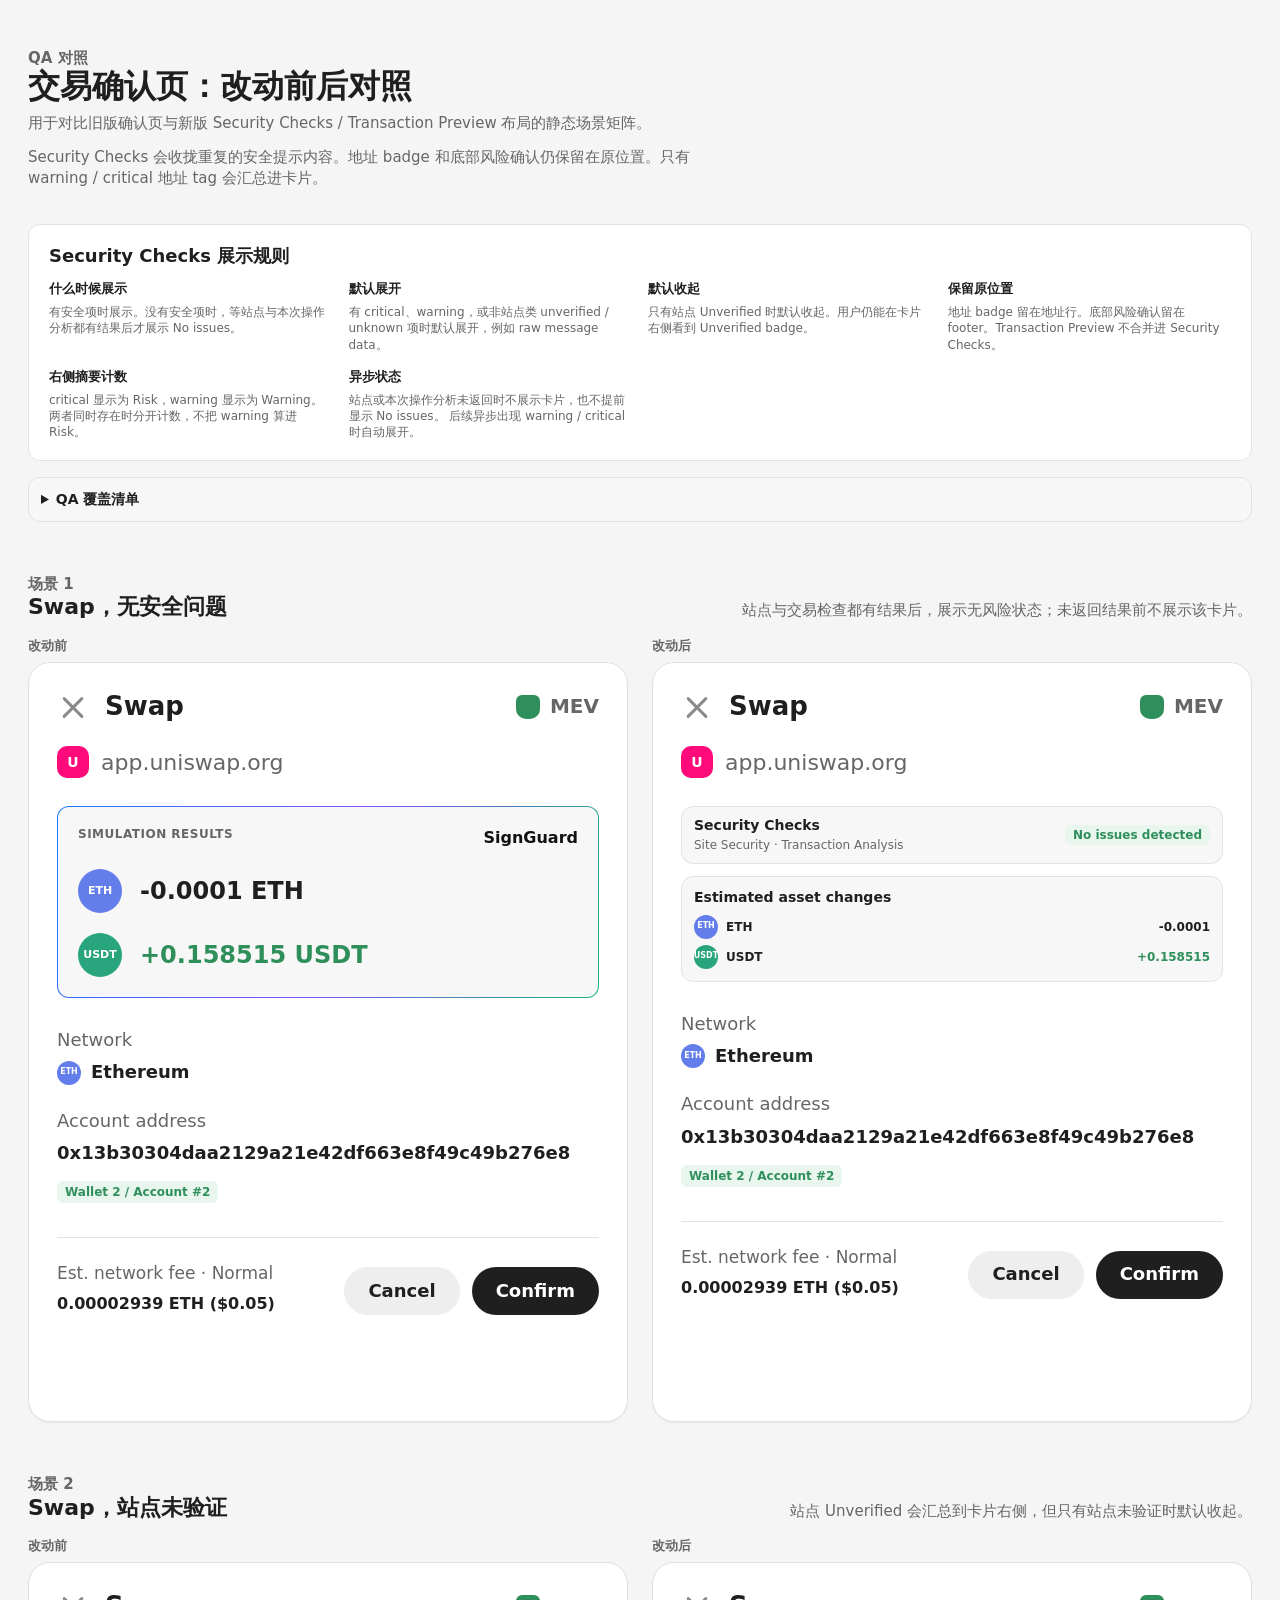
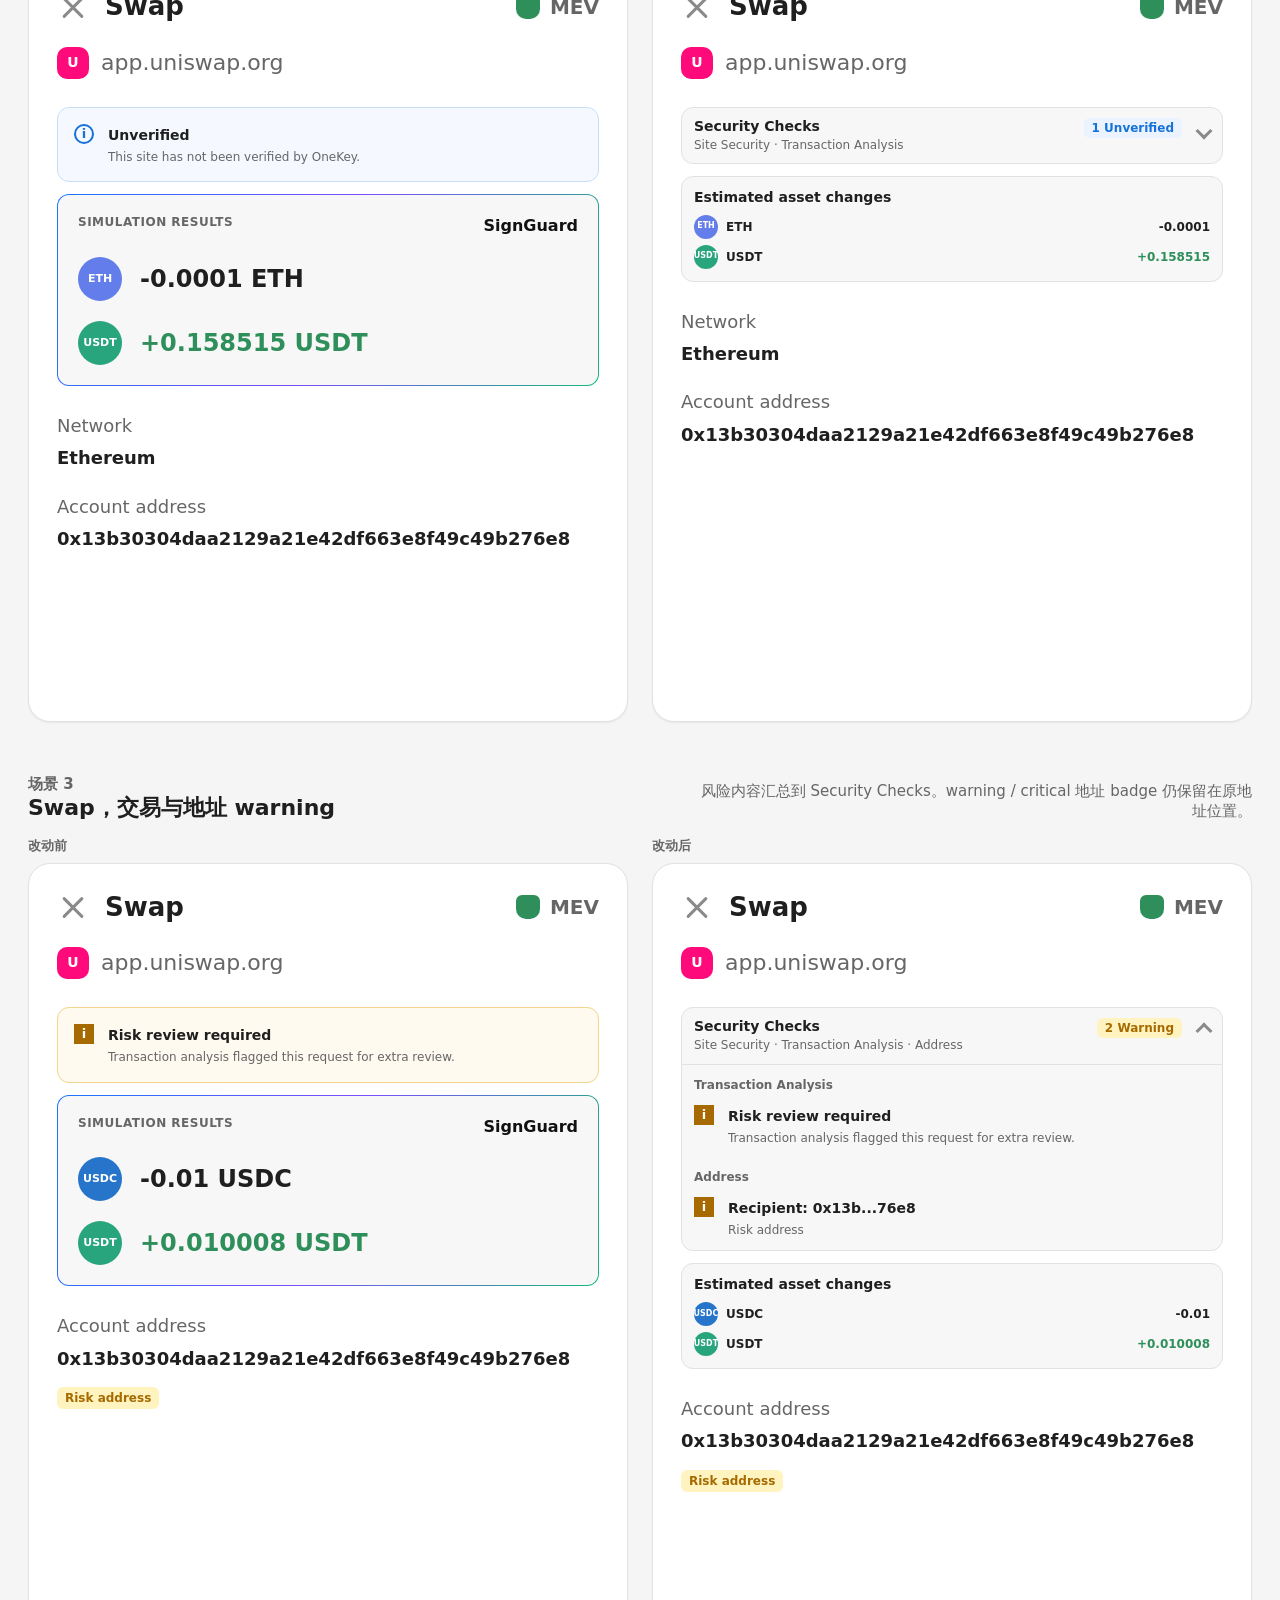
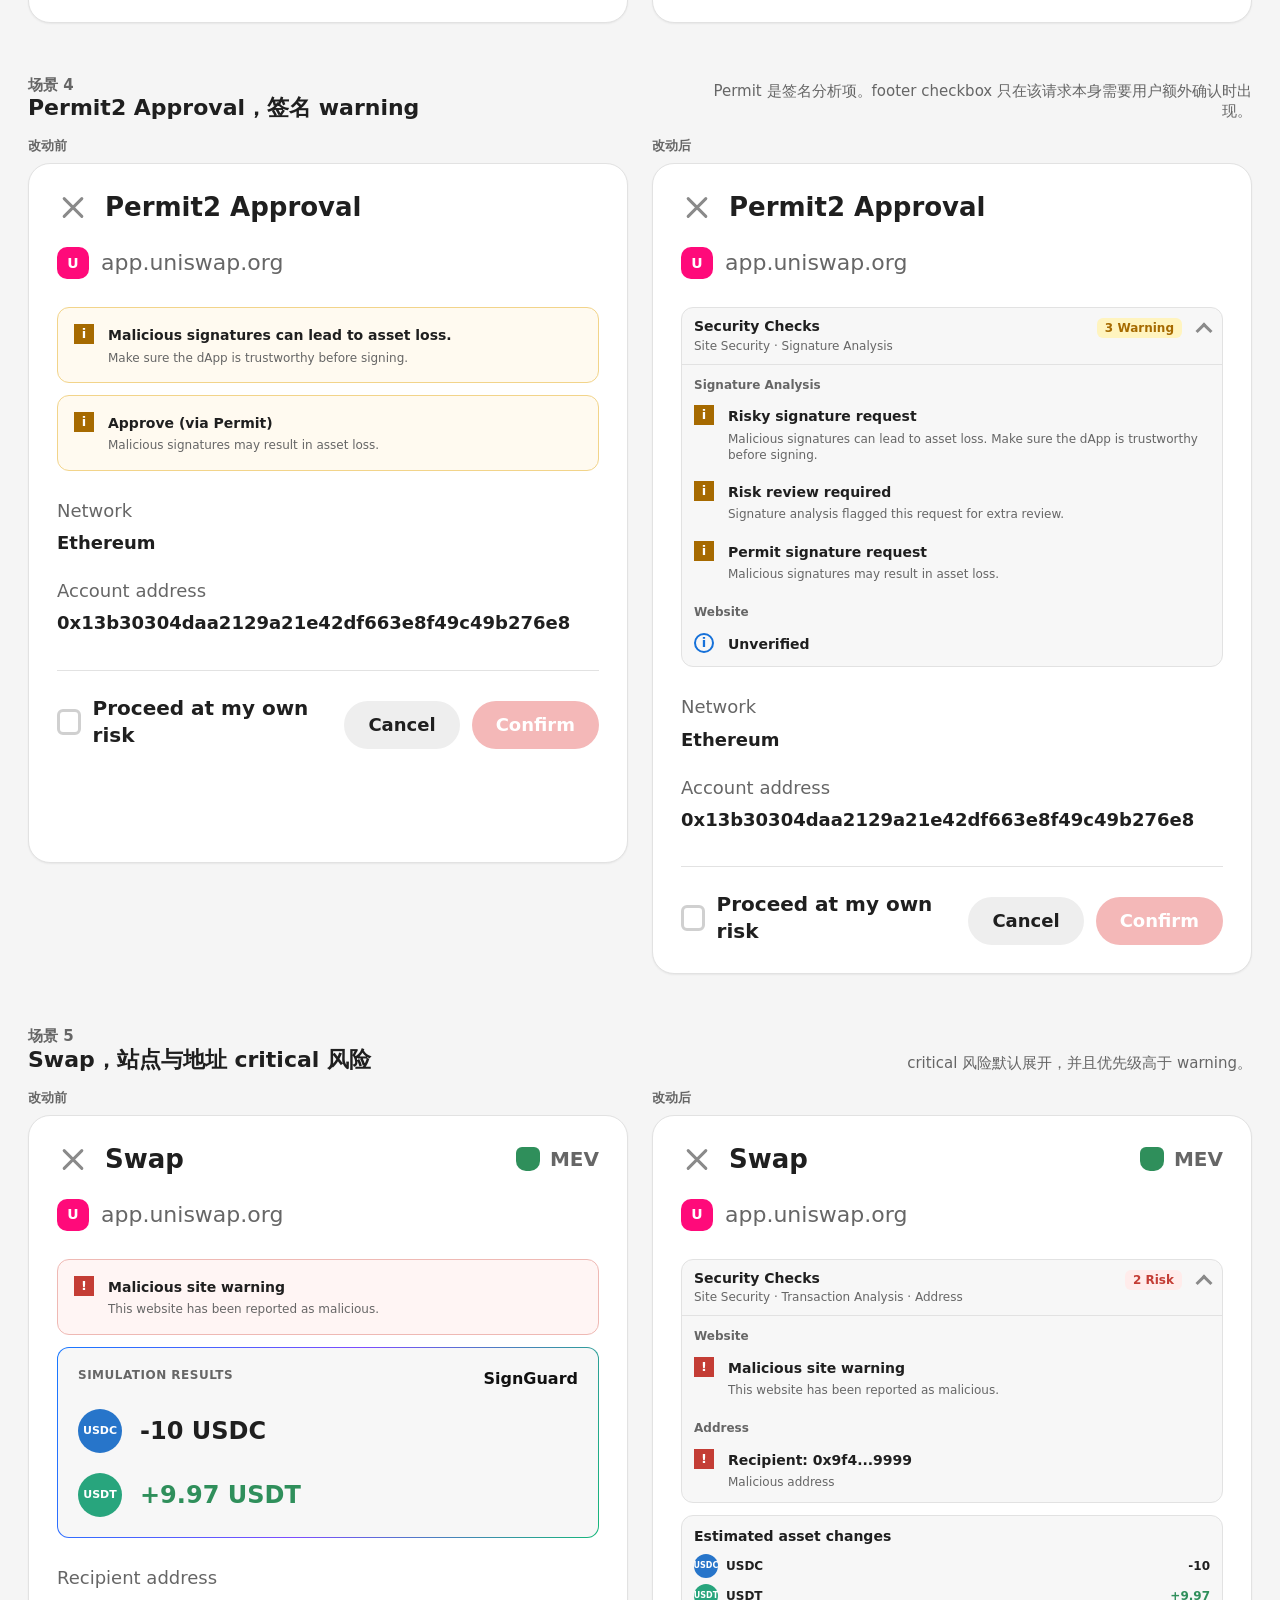
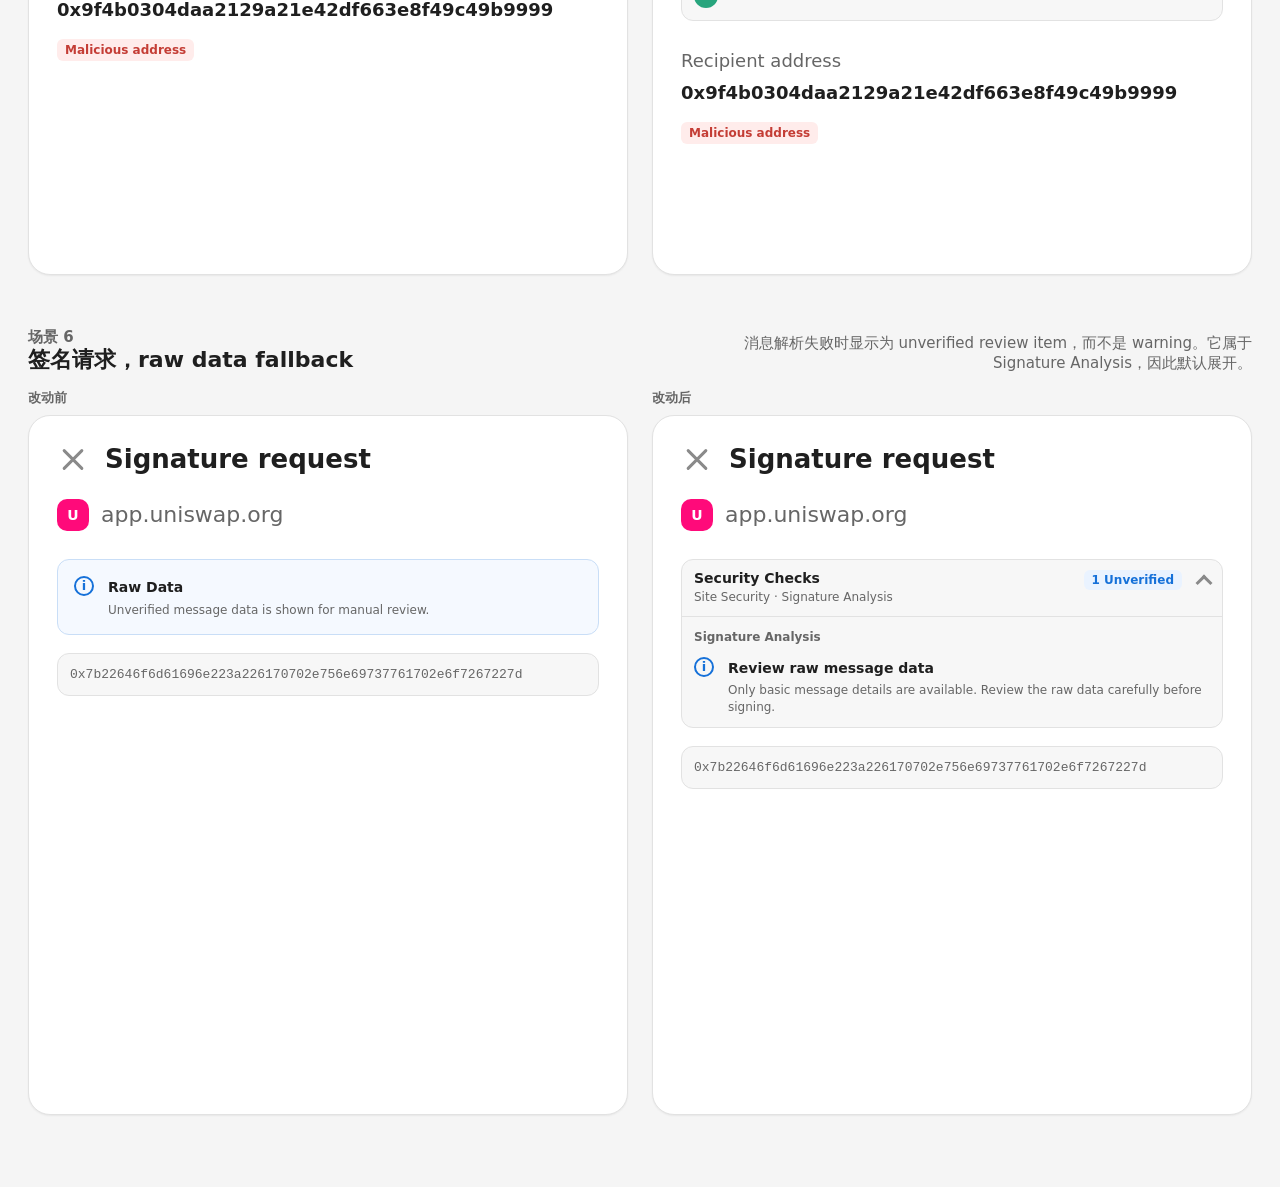
==== index.html @ 5d9fb340 "docs: add security check confirmation demo" ====
<!doctype html>
<html lang="en">
  <head>
    <meta charset="utf-8" />
    <meta name="viewport" content="width=device-width, initial-scale=1" />
    <title>交易确认页安全检查对照 Demo</title>
    <link rel="stylesheet" href="./security-check-card-confirmation-demo.css" />
  </head>
  <body>
    <main class="page">
      <header class="page-header">
        <p class="kicker">QA 对照</p>
        <h1>交易确认页：改动前后对照</h1>
        <p>
          用于对比旧版确认页与新版 Security Checks / Transaction Preview
          布局的静态场景矩阵。
        </p>
        <p class="note">
          Security Checks 会收拢重复的安全提示内容。地址 badge
          和底部风险确认仍保留在原位置。只有 warning / critical 地址 tag
          会汇总进卡片。
        </p>
      </header>

      <section class="rules">
        <h2>Security Checks 展示规则</h2>
        <div class="rule-grid">
          <div>
            <h3>什么时候展示</h3>
            <p>
              有安全项时展示。没有安全项时，等站点与本次操作分析都有结果后才展示
              No issues。
            </p>
          </div>
          <div>
            <h3>默认展开</h3>
            <p>
              有 critical、warning，或非站点类 unverified / unknown
              项时默认展开，例如 raw message data。
            </p>
          </div>
          <div>
            <h3>默认收起</h3>
            <p>
              只有站点 Unverified 时默认收起。用户仍能在卡片右侧看到 Unverified
              badge。
            </p>
          </div>
          <div>
            <h3>保留原位置</h3>
            <p>
              地址 badge 留在地址行。底部风险确认留在 footer。Transaction
              Preview 不合并进 Security Checks。
            </p>
          </div>
          <div>
            <h3>右侧摘要计数</h3>
            <p>
              critical 显示为 Risk，warning 显示为
              Warning。两者同时存在时分开计数，不把 warning 算进 Risk。
            </p>
          </div>
          <div>
            <h3>异步状态</h3>
            <p>
              站点或本次操作分析未返回时不展示卡片，也不提前显示 No issues。
              后续异步出现 warning / critical 时自动展开。
            </p>
          </div>
        </div>
      </section>

      <details class="mapping-card coverage-card">
        <summary>QA 覆盖清单</summary>
        <p>用于测试核对。日常看下面 8 个场景即可。</p>
        <div class="mapping-table">
          <div class="mapping-row mapping-head">
            <span>信息来源</span>
            <span>状态</span>
            <span>展示方式</span>
            <span>对应场景</span>
          </div>
          <div class="mapping-row">
            <span>站点安全：Security</span>
            <span class="badge success">No issue</span>
            <span>不生成 finding；无其他问题时显示 No issues</span>
            <span>场景 1</span>
          </div>
          <div class="mapping-row">
            <span>站点或操作分析未返回</span>
            <span class="badge info">Pending</span>
            <span>不展示卡片，不提前显示 No issues</span>
            <span>规则覆盖 / 场景 1 说明</span>
          </div>
          <div class="mapping-row">
            <span>站点安全：Unverified</span>
            <span class="badge info">Unverified</span>
            <span>site-only 默认收起</span>
            <span>场景 2</span>
          </div>
          <div class="mapping-row">
            <span>站点安全：Medium / High</span>
            <span class="badge warning">Warning</span>
            <span>Medium 为 warning，High 为 Risk；默认展开</span>
            <span>场景 5</span>
          </div>
          <div class="mapping-row">
            <span>交易分析：parser alert / confirmation required</span>
            <span class="badge warning">Warning</span>
            <span>进入 Transaction Analysis；默认展开</span>
            <span>场景 3</span>
          </div>
          <div class="mapping-row">
            <span>交易分析：custom hex data</span>
            <span class="badge warning">Warning</span>
            <span>进入 Transaction Analysis；提交前原弹窗保留</span>
            <span>同场景 3 规则</span>
          </div>
          <div class="mapping-row">
            <span>签名分析：parser alert / confirmation required</span>
            <span class="badge warning">Warning</span>
            <span>进入 Signature Analysis；footer checkbox 仍由原逻辑控制</span>
            <span>场景 4</span>
          </div>
          <div class="mapping-row">
            <span>签名分析：raw data fallback</span>
            <span class="badge info">Unverified</span>
            <span>非 site unknown，默认展开</span>
            <span>场景 6</span>
          </div>
          <div class="mapping-row">
            <span
              >签名分析：typed data / order / permit / risky raw signing</span
            >
            <span class="badge critical">Mixed</span>
            <span>按签名类型映射；真实单笔只命中一种</span>
            <span>规则覆盖</span>
          </div>
          <div class="mapping-row">
            <span>地址 tag：warning / critical</span>
            <span class="badge warning">Warning</span>
            <span>卡片摘要 + 地址行 badge 保留；多地址按 Risk 优先</span>
            <span>场景 3 / 5</span>
          </div>
          <div class="mapping-row">
            <span>地址 tag：info / success</span>
            <span class="badge info">Info</span>
            <span>只留在地址行，不进入 Security Checks</span>
            <span>规则覆盖</span>
          </div>
          <div class="mapping-row">
            <span>交易模拟资产变化</span>
            <span class="badge info">Preview</span>
            <span>独立 Transaction Preview；主页面展示全部资产变化</span>
            <span>场景 1</span>
          </div>
        </div>
      </details>

      <section class="scenario">
        <div class="scenario-head">
          <div>
            <p class="kicker">场景 1</p>
            <h2>Swap，无安全问题</h2>
          </div>
          <p>
            站点与交易检查都有结果后，展示无风险状态；未返回结果前不展示该卡片。
          </p>
        </div>

        <div class="compare-grid">
          <article class="compare-panel">
            <div class="compare-label">改动前</div>
            <div class="confirm-modal">
              <div class="modal-head">
                <button class="close-button" aria-label="Close"></button>
                <h3>Swap</h3>
                <div class="mev-badge"><span class="shield"></span>MEV</div>
              </div>
              <div class="origin-row">
                <span class="dapp-icon">U</span>
                <span>app.uniswap.org</span>
              </div>

              <div class="simulation-card old-simulation">
                <div class="card-head">
                  <h4>Simulation results</h4>
                  <span class="signguard">SignGuard</span>
                </div>
                <div class="asset-row">
                  <span class="coin eth">ETH</span>
                  <strong>-0.0001 ETH</strong>
                </div>
                <div class="asset-row success">
                  <span class="coin usdt">USDT</span>
                  <strong>+0.158515 USDT</strong>
                </div>
              </div>

              <div class="details">
                <div class="field">
                  <span class="label">Network</span>
                  <div class="value-row">
                    <span class="coin eth small">ETH</span>
                    <strong>Ethereum</strong>
                  </div>
                </div>
                <div class="field">
                  <span class="label">Account address</span>
                  <strong>0x13b30304daa2129a21e42df663e8f49c49b276e8</strong>
                  <span class="pill success">Wallet 2 / Account #2</span>
                </div>
              </div>

              <div class="footer">
                <div>
                  <span class="label">Est. network fee · Normal</span>
                  <strong>0.00002939 ETH ($0.05)</strong>
                </div>
                <div class="actions">
                  <button class="ghost">Cancel</button>
                  <button class="primary">Confirm</button>
                </div>
              </div>
            </div>
          </article>

          <article class="compare-panel">
            <div class="compare-label">改动后</div>
            <div class="confirm-modal">
              <div class="modal-head">
                <button class="close-button" aria-label="Close"></button>
                <h3>Swap</h3>
                <div class="mev-badge"><span class="shield"></span>MEV</div>
              </div>
              <div class="origin-row">
                <span class="dapp-icon">U</span>
                <span>app.uniswap.org</span>
              </div>

              <section class="security-card no-issue">
                <div class="security-head no-chevron">
                  <div>
                    <h4>Security Checks</h4>
                    <p>Site Security · Transaction Analysis</p>
                  </div>
                  <span class="badge success">No issues detected</span>
                </div>
              </section>

              <section class="preview-card">
                <h4>Estimated asset changes</h4>
                <div class="preview-assets">
                  <div class="preview-row">
                    <span class="asset-name"
                      ><span class="coin eth">ETH</span>ETH</span
                    >
                    <strong>-0.0001</strong>
                  </div>
                  <div class="preview-row">
                    <span class="asset-name"
                      ><span class="coin usdt">USDT</span>USDT</span
                    >
                    <strong class="positive">+0.158515</strong>
                  </div>
                </div>
              </section>

              <div class="details">
                <div class="field">
                  <span class="label">Network</span>
                  <div class="value-row">
                    <span class="coin eth small">ETH</span>
                    <strong>Ethereum</strong>
                  </div>
                </div>
                <div class="field">
                  <span class="label">Account address</span>
                  <strong>0x13b30304daa2129a21e42df663e8f49c49b276e8</strong>
                  <span class="pill success">Wallet 2 / Account #2</span>
                </div>
              </div>

              <div class="footer">
                <div>
                  <span class="label">Est. network fee · Normal</span>
                  <strong>0.00002939 ETH ($0.05)</strong>
                </div>
                <div class="actions">
                  <button class="ghost">Cancel</button>
                  <button class="primary">Confirm</button>
                </div>
              </div>
            </div>
          </article>
        </div>
      </section>

      <section class="scenario">
        <div class="scenario-head">
          <div>
            <p class="kicker">场景 2</p>
            <h2>Swap，站点未验证</h2>
          </div>
          <p>站点 Unverified 会汇总到卡片右侧，但只有站点未验证时默认收起。</p>
        </div>

        <div class="compare-grid">
          <article class="compare-panel">
            <div class="compare-label">改动前</div>
            <div class="confirm-modal">
              <div class="modal-head">
                <button class="close-button" aria-label="Close"></button>
                <h3>Swap</h3>
                <div class="mev-badge"><span class="shield"></span>MEV</div>
              </div>
              <div class="origin-row">
                <span class="dapp-icon">U</span>
                <span>app.uniswap.org</span>
              </div>

              <div class="inline-alert info">
                <span class="status-icon">i</span>
                <div>
                  <strong>Unverified</strong>
                  <p>This site has not been verified by OneKey.</p>
                </div>
              </div>

              <div class="simulation-card old-simulation">
                <div class="card-head">
                  <h4>Simulation results</h4>
                  <span class="signguard">SignGuard</span>
                </div>
                <div class="asset-row">
                  <span class="coin eth">ETH</span>
                  <strong>-0.0001 ETH</strong>
                </div>
                <div class="asset-row success">
                  <span class="coin usdt">USDT</span>
                  <strong>+0.158515 USDT</strong>
                </div>
              </div>

              <div class="details compact-details">
                <div class="field">
                  <span class="label">Network</span>
                  <strong>Ethereum</strong>
                </div>
                <div class="field">
                  <span class="label">Account address</span>
                  <strong>0x13b30304daa2129a21e42df663e8f49c49b276e8</strong>
                </div>
              </div>
            </div>
          </article>

          <article class="compare-panel">
            <div class="compare-label">改动后</div>
            <div class="confirm-modal">
              <div class="modal-head">
                <button class="close-button" aria-label="Close"></button>
                <h3>Swap</h3>
                <div class="mev-badge"><span class="shield"></span>MEV</div>
              </div>
              <div class="origin-row">
                <span class="dapp-icon">U</span>
                <span>app.uniswap.org</span>
              </div>

              <section class="security-card collapsed">
                <div class="security-head">
                  <div>
                    <h4>Security Checks</h4>
                    <p>Site Security · Transaction Analysis</p>
                  </div>
                  <span class="badge info">1 Unverified</span>
                  <span class="chevron down"></span>
                </div>
              </section>

              <section class="preview-card">
                <h4>Estimated asset changes</h4>
                <div class="preview-assets">
                  <div class="preview-row">
                    <span class="asset-name"
                      ><span class="coin eth">ETH</span>ETH</span
                    >
                    <strong>-0.0001</strong>
                  </div>
                  <div class="preview-row">
                    <span class="asset-name"
                      ><span class="coin usdt">USDT</span>USDT</span
                    >
                    <strong class="positive">+0.158515</strong>
                  </div>
                </div>
              </section>

              <div class="details compact-details">
                <div class="field">
                  <span class="label">Network</span>
                  <strong>Ethereum</strong>
                </div>
                <div class="field">
                  <span class="label">Account address</span>
                  <strong>0x13b30304daa2129a21e42df663e8f49c49b276e8</strong>
                </div>
              </div>
            </div>
          </article>
        </div>
      </section>

      <section class="scenario">
        <div class="scenario-head">
          <div>
            <p class="kicker">场景 3</p>
            <h2>Swap，交易与地址 warning</h2>
          </div>
          <p>
            风险内容汇总到 Security Checks。warning / critical 地址 badge
            仍保留在原地址位置。
          </p>
        </div>

        <div class="compare-grid">
          <article class="compare-panel">
            <div class="compare-label">改动前</div>
            <div class="confirm-modal">
              <div class="modal-head">
                <button class="close-button" aria-label="Close"></button>
                <h3>Swap</h3>
                <div class="mev-badge"><span class="shield"></span>MEV</div>
              </div>
              <div class="origin-row">
                <span class="dapp-icon">U</span>
                <span>app.uniswap.org</span>
              </div>

              <div class="inline-alert warning">
                <span class="status-icon">i</span>
                <div>
                  <strong>Risk review required</strong>
                  <p>
                    Transaction analysis flagged this request for extra review.
                  </p>
                </div>
              </div>

              <div class="simulation-card old-simulation">
                <div class="card-head">
                  <h4>Simulation results</h4>
                  <span class="signguard">SignGuard</span>
                </div>
                <div class="asset-row">
                  <span class="coin usdc">USDC</span>
                  <strong>-0.01 USDC</strong>
                </div>
                <div class="asset-row success">
                  <span class="coin usdt">USDT</span>
                  <strong>+0.010008 USDT</strong>
                </div>
              </div>

              <div class="details compact-details">
                <div class="field">
                  <span class="label">Account address</span>
                  <strong>0x13b30304daa2129a21e42df663e8f49c49b276e8</strong>
                  <span class="pill warning">Risk address</span>
                </div>
              </div>
            </div>
          </article>

          <article class="compare-panel">
            <div class="compare-label">改动后</div>
            <div class="confirm-modal">
              <div class="modal-head">
                <button class="close-button" aria-label="Close"></button>
                <h3>Swap</h3>
                <div class="mev-badge"><span class="shield"></span>MEV</div>
              </div>
              <div class="origin-row">
                <span class="dapp-icon">U</span>
                <span>app.uniswap.org</span>
              </div>

              <section class="security-card expanded">
                <div class="security-head">
                  <div>
                    <h4>Security Checks</h4>
                    <p>Site Security · Transaction Analysis · Address</p>
                  </div>
                  <span class="badge warning">2 Warning</span>
                  <span class="chevron up"></span>
                </div>
                <div class="security-body">
                  <div class="check-group">
                    <h5>Transaction Analysis</h5>
                    <div class="finding warning">
                      <span class="status-icon">i</span>
                      <div>
                        <strong>Risk review required</strong>
                        <p>
                          Transaction analysis flagged this request for extra
                          review.
                        </p>
                      </div>
                    </div>
                  </div>
                  <div class="check-group">
                    <h5>Address</h5>
                    <div class="finding warning">
                      <span class="status-icon">i</span>
                      <div>
                        <strong>Recipient: 0x13b...76e8</strong>
                        <p>Risk address</p>
                      </div>
                    </div>
                  </div>
                </div>
              </section>

              <section class="preview-card">
                <h4>Estimated asset changes</h4>
                <div class="preview-assets">
                  <div class="preview-row">
                    <span class="asset-name"
                      ><span class="coin usdc">USDC</span>USDC</span
                    >
                    <strong>-0.01</strong>
                  </div>
                  <div class="preview-row">
                    <span class="asset-name"
                      ><span class="coin usdt">USDT</span>USDT</span
                    >
                    <strong class="positive">+0.010008</strong>
                  </div>
                </div>
              </section>

              <div class="details compact-details">
                <div class="field">
                  <span class="label">Account address</span>
                  <strong>0x13b30304daa2129a21e42df663e8f49c49b276e8</strong>
                  <span class="pill warning">Risk address</span>
                </div>
              </div>
            </div>
          </article>
        </div>
      </section>

      <section class="scenario">
        <div class="scenario-head">
          <div>
            <p class="kicker">场景 4</p>
            <h2>Permit2 Approval，签名 warning</h2>
          </div>
          <p>
            Permit 是签名分析项。footer checkbox
            只在该请求本身需要用户额外确认时出现。
          </p>
        </div>

        <div class="compare-grid">
          <article class="compare-panel">
            <div class="compare-label">改动前</div>
            <div class="confirm-modal permit-modal">
              <div class="modal-head">
                <button class="close-button" aria-label="Close"></button>
                <h3>Permit2 Approval</h3>
              </div>
              <div class="origin-row">
                <span class="dapp-icon">U</span>
                <span>app.uniswap.org</span>
              </div>

              <div class="inline-alert warning">
                <span class="status-icon">i</span>
                <div>
                  <strong>Malicious signatures can lead to asset loss.</strong>
                  <p>Make sure the dApp is trustworthy before signing.</p>
                </div>
              </div>
              <div class="inline-alert warning">
                <span class="status-icon">i</span>
                <div>
                  <strong>Approve (via Permit)</strong>
                  <p>Malicious signatures may result in asset loss.</p>
                </div>
              </div>

              <div class="details compact-details">
                <div class="field">
                  <span class="label">Network</span>
                  <strong>Ethereum</strong>
                </div>
                <div class="field">
                  <span class="label">Account address</span>
                  <strong>0x13b30304daa2129a21e42df663e8f49c49b276e8</strong>
                </div>
              </div>

              <div class="footer">
                <label class="risk-checkbox"
                  ><span></span>Proceed at my own risk</label
                >
                <div class="actions">
                  <button class="ghost">Cancel</button>
                  <button class="primary disabled">Confirm</button>
                </div>
              </div>
            </div>
          </article>

          <article class="compare-panel">
            <div class="compare-label">改动后</div>
            <div class="confirm-modal permit-modal">
              <div class="modal-head">
                <button class="close-button" aria-label="Close"></button>
                <h3>Permit2 Approval</h3>
              </div>
              <div class="origin-row">
                <span class="dapp-icon">U</span>
                <span>app.uniswap.org</span>
              </div>

              <section class="security-card expanded">
                <div class="security-head">
                  <div>
                    <h4>Security Checks</h4>
                    <p>Site Security · Signature Analysis</p>
                  </div>
                  <span class="badge warning">3 Warning</span>
                  <span class="chevron up"></span>
                </div>
                <div class="security-body">
                  <div class="check-group">
                    <h5>Signature Analysis</h5>
                    <div class="finding warning">
                      <span class="status-icon">i</span>
                      <div>
                        <strong>Risky signature request</strong>
                        <p>
                          Malicious signatures can lead to asset loss. Make sure
                          the dApp is trustworthy before signing.
                        </p>
                      </div>
                    </div>
                    <div class="finding warning">
                      <span class="status-icon">i</span>
                      <div>
                        <strong>Risk review required</strong>
                        <p>
                          Signature analysis flagged this request for extra
                          review.
                        </p>
                      </div>
                    </div>
                    <div class="finding warning">
                      <span class="status-icon">i</span>
                      <div>
                        <strong>Permit signature request</strong>
                        <p>Malicious signatures may result in asset loss.</p>
                      </div>
                    </div>
                  </div>
                  <div class="check-group">
                    <h5>Website</h5>
                    <div class="finding info">
                      <span class="status-icon">i</span>
                      <div>
                        <strong>Unverified</strong>
                      </div>
                    </div>
                  </div>
                </div>
              </section>

              <div class="details compact-details">
                <div class="field">
                  <span class="label">Network</span>
                  <strong>Ethereum</strong>
                </div>
                <div class="field">
                  <span class="label">Account address</span>
                  <strong>0x13b30304daa2129a21e42df663e8f49c49b276e8</strong>
                </div>
              </div>

              <div class="footer">
                <label class="risk-checkbox"
                  ><span></span>Proceed at my own risk</label
                >
                <div class="actions">
                  <button class="ghost">Cancel</button>
                  <button class="primary disabled">Confirm</button>
                </div>
              </div>
            </div>
          </article>
        </div>
      </section>

      <section class="scenario">
        <div class="scenario-head">
          <div>
            <p class="kicker">场景 5</p>
            <h2>Swap，站点与地址 critical 风险</h2>
          </div>
          <p>critical 风险默认展开，并且优先级高于 warning。</p>
        </div>

        <div class="compare-grid">
          <article class="compare-panel">
            <div class="compare-label">改动前</div>
            <div class="confirm-modal">
              <div class="modal-head">
                <button class="close-button" aria-label="Close"></button>
                <h3>Swap</h3>
                <div class="mev-badge"><span class="shield"></span>MEV</div>
              </div>
              <div class="origin-row">
                <span class="dapp-icon">U</span>
                <span>app.uniswap.org</span>
              </div>

              <div class="inline-alert critical">
                <span class="status-icon">!</span>
                <div>
                  <strong>Malicious site warning</strong>
                  <p>This website has been reported as malicious.</p>
                </div>
              </div>

              <div class="simulation-card old-simulation">
                <div class="card-head">
                  <h4>Simulation results</h4>
                  <span class="signguard">SignGuard</span>
                </div>
                <div class="asset-row">
                  <span class="coin usdc">USDC</span>
                  <strong>-10 USDC</strong>
                </div>
                <div class="asset-row success">
                  <span class="coin usdt">USDT</span>
                  <strong>+9.97 USDT</strong>
                </div>
              </div>

              <div class="details compact-details">
                <div class="field">
                  <span class="label">Recipient address</span>
                  <strong>0x9f4b0304daa2129a21e42df663e8f49c49b9999</strong>
                  <span class="pill critical">Malicious address</span>
                </div>
              </div>
            </div>
          </article>

          <article class="compare-panel">
            <div class="compare-label">改动后</div>
            <div class="confirm-modal">
              <div class="modal-head">
                <button class="close-button" aria-label="Close"></button>
                <h3>Swap</h3>
                <div class="mev-badge"><span class="shield"></span>MEV</div>
              </div>
              <div class="origin-row">
                <span class="dapp-icon">U</span>
                <span>app.uniswap.org</span>
              </div>

              <section class="security-card expanded">
                <div class="security-head">
                  <div>
                    <h4>Security Checks</h4>
                    <p>Site Security · Transaction Analysis · Address</p>
                  </div>
                  <span class="badge critical">2 Risk</span>
                  <span class="chevron up"></span>
                </div>
                <div class="security-body">
                  <div class="check-group">
                    <h5>Website</h5>
                    <div class="finding critical">
                      <span class="status-icon">!</span>
                      <div>
                        <strong>Malicious site warning</strong>
                        <p>This website has been reported as malicious.</p>
                      </div>
                    </div>
                  </div>
                  <div class="check-group">
                    <h5>Address</h5>
                    <div class="finding critical">
                      <span class="status-icon">!</span>
                      <div>
                        <strong>Recipient: 0x9f4...9999</strong>
                        <p>Malicious address</p>
                      </div>
                    </div>
                  </div>
                </div>
              </section>

              <section class="preview-card">
                <h4>Estimated asset changes</h4>
                <div class="preview-assets">
                  <div class="preview-row">
                    <span class="asset-name"
                      ><span class="coin usdc">USDC</span>USDC</span
                    >
                    <strong>-10</strong>
                  </div>
                  <div class="preview-row">
                    <span class="asset-name"
                      ><span class="coin usdt">USDT</span>USDT</span
                    >
                    <strong class="positive">+9.97</strong>
                  </div>
                </div>
              </section>

              <div class="details compact-details">
                <div class="field">
                  <span class="label">Recipient address</span>
                  <strong>0x9f4b0304daa2129a21e42df663e8f49c49b9999</strong>
                  <span class="pill critical">Malicious address</span>
                </div>
              </div>
            </div>
          </article>
        </div>
      </section>

      <section class="scenario">
        <div class="scenario-head">
          <div>
            <p class="kicker">场景 6</p>
            <h2>签名请求，raw data fallback</h2>
          </div>
          <p>
            消息解析失败时显示为 unverified review item，而不是 warning。它属于
            Signature Analysis，因此默认展开。
          </p>
        </div>

        <div class="compare-grid">
          <article class="compare-panel">
            <div class="compare-label">改动前</div>
            <div class="confirm-modal permit-modal">
              <div class="modal-head">
                <button class="close-button" aria-label="Close"></button>
                <h3>Signature request</h3>
              </div>
              <div class="origin-row">
                <span class="dapp-icon">U</span>
                <span>app.uniswap.org</span>
              </div>

              <div class="inline-alert info">
                <span class="status-icon">i</span>
                <div>
                  <strong>Raw Data</strong>
                  <p>Unverified message data is shown for manual review.</p>
                </div>
              </div>

              <div class="raw-box">
                0x7b22646f6d61696e223a226170702e756e69737761702e6f7267227d
              </div>
            </div>
          </article>

          <article class="compare-panel">
            <div class="compare-label">改动后</div>
            <div class="confirm-modal permit-modal">
              <div class="modal-head">
                <button class="close-button" aria-label="Close"></button>
                <h3>Signature request</h3>
              </div>
              <div class="origin-row">
                <span class="dapp-icon">U</span>
                <span>app.uniswap.org</span>
              </div>

              <section class="security-card expanded">
                <div class="security-head">
                  <div>
                    <h4>Security Checks</h4>
                    <p>Site Security · Signature Analysis</p>
                  </div>
                  <span class="badge info">1 Unverified</span>
                  <span class="chevron up"></span>
                </div>
                <div class="security-body">
                  <div class="check-group">
                    <h5>Signature Analysis</h5>
                    <div class="finding info">
                      <span class="status-icon">i</span>
                      <div>
                        <strong>Review raw message data</strong>
                        <p>
                          Only basic message details are available. Review the
                          raw data carefully before signing.
                        </p>
                      </div>
                    </div>
                  </div>
                </div>
              </section>

              <div class="raw-box">
                0x7b22646f6d61696e223a226170702e756e69737761702e6f7267227d
              </div>
            </div>
          </article>
        </div>
      </section>
    </main>
  </body>
</html>
---- security-check-card-confirmation-demo.css ----
:root {
  --bg: #f5f5f5;
  --surface: #ffffff;
  --surface-subdued: #f7f7f7;
  --neutral-2: #eeeeee;
  --neutral-3: #e2e2e2;
  --neutral-4: #d0d0d0;
  --text: #1f1f1f;
  --text-subdued: #666666;
  --text-muted: #8a8a8a;
  --info: #1671d9;
  --info-bg: #eaf3ff;
  --success: #2f8f5b;
  --success-bg: #e8f6ee;
  --warning: #a66a00;
  --warning-bg: #fff4bf;
  --critical: #c43d35;
  --critical-bg: #ffeceb;
  --shadow: 0 1px 2px rgba(0, 0, 0, 0.06);
  --radius-modal: 22px;
  --radius-card: 12px;
  --font:
    Inter, ui-sans-serif, system-ui, -apple-system, BlinkMacSystemFont,
    'Segoe UI', sans-serif;
}

* {
  box-sizing: border-box;
}

body {
  margin: 0;
  background: var(--bg);
  color: var(--text);
  font-family: var(--font);
  line-height: 1.35;
}

button {
  font: inherit;
}

.page {
  width: min(1280px, 100%);
  margin: 0 auto;
  padding: 40px 28px 72px;
}

.page-header {
  max-width: 840px;
  margin-bottom: 36px;
}

.page-header h1,
.scenario-head h2 {
  margin: 0;
  letter-spacing: 0;
}

.page-header h1 {
  font-size: 32px;
  line-height: 1.15;
}

.page-header p,
.scenario-head p {
  margin: 8px 0 0;
  color: var(--text-subdued);
  font-size: 15px;
}

.page-header .note {
  max-width: 720px;
  margin-top: 14px;
}

.rules {
  padding: 20px;
  border: 1px solid var(--neutral-3);
  border-radius: var(--radius-card);
  background: var(--surface);
}

.rules h2,
.rules h3,
.rules p {
  margin: 0;
}

.rules h2 {
  font-size: 18px;
  line-height: 1.25;
}

.rule-grid {
  display: grid;
  grid-template-columns: repeat(4, minmax(0, 1fr));
  gap: 16px;
  margin-top: 14px;
}

.rule-grid h3 {
  font-size: 13px;
  line-height: 1.3;
}

.rule-grid p {
  margin-top: 6px;
  color: var(--text-subdued);
  font-size: 12px;
}

.kicker {
  margin: 0 0 8px;
  color: var(--text-muted);
  font-size: 12px;
  font-weight: 600;
}

.scenario {
  margin-top: 44px;
}

.scenario-head {
  display: flex;
  align-items: end;
  justify-content: space-between;
  gap: 24px;
  margin-bottom: 16px;
}

.scenario-head > div {
  text-align: left;
}

.scenario-head h2 {
  font-size: 22px;
  line-height: 1.2;
}

.scenario-head > p {
  max-width: 560px;
  text-align: right;
}

.compare-grid {
  display: grid;
  grid-template-columns: repeat(2, minmax(0, 1fr));
  gap: 24px;
}

.compare-panel {
  min-width: 0;
}

.compare-label {
  margin-bottom: 8px;
  color: var(--text-subdued);
  font-size: 13px;
  font-weight: 600;
}

.confirm-modal {
  width: 100%;
  min-height: 760px;
  padding: 28px;
  background: var(--surface);
  border: 1px solid var(--neutral-3);
  border-radius: var(--radius-modal);
  box-shadow: var(--shadow);
}

.permit-modal {
  min-height: 700px;
}

.modal-head {
  display: flex;
  align-items: center;
  gap: 18px;
}

.modal-head h3 {
  flex: 1;
  min-width: 0;
  margin: 0;
  font-size: 26px;
  line-height: 1.2;
}

.close-button {
  position: relative;
  width: 30px;
  height: 30px;
  padding: 0;
  background: transparent;
  border: 0;
}

.close-button::before,
.close-button::after {
  position: absolute;
  top: 14px;
  left: 2px;
  width: 28px;
  height: 3px;
  background: #8a8a8a;
  border-radius: 2px;
  content: '';
}

.close-button::before {
  transform: rotate(45deg);
}

.close-button::after {
  transform: rotate(-45deg);
}

.origin-row,
.value-row,
.asset-row,
.preview-row,
.asset-name,
.mev-badge,
.risk-checkbox {
  display: flex;
  align-items: center;
}

.origin-row {
  gap: 12px;
  margin: 24px 0 28px;
  color: var(--text-subdued);
  font-size: 22px;
}

.dapp-icon,
.coin {
  display: inline-flex;
  align-items: center;
  justify-content: center;
  flex: 0 0 auto;
  color: #ffffff;
  font-weight: 700;
}

.dapp-icon {
  width: 32px;
  height: 32px;
  background: #ff0a7a;
  border-radius: 10px;
  font-size: 14px;
}

.coin {
  width: 44px;
  height: 44px;
  border-radius: 50%;
  font-size: 11px;
}

.coin.small {
  width: 24px;
  height: 24px;
  font-size: 8px;
}

.eth {
  background: #637eea;
}

.usdt {
  background: #28a57d;
}

.usdc {
  background: #2775ca;
}

.mev-badge {
  gap: 10px;
  color: var(--text-subdued);
  font-size: 20px;
  font-weight: 600;
}

.shield {
  width: 24px;
  height: 24px;
  background: var(--success);
  border-radius: 6px 6px 10px 10px;
}

.simulation-card,
.security-card,
.preview-card,
.inline-alert {
  border: 1px solid var(--neutral-3);
  border-radius: var(--radius-card);
  background: var(--surface-subdued);
}

.simulation-card {
  padding: 20px;
}

.inline-alert + .simulation-card {
  margin-top: 12px;
}

.inline-alert + .inline-alert {
  margin-top: 12px;
}

.old-simulation {
  border-color: transparent;
  background:
    linear-gradient(var(--surface-subdued), var(--surface-subdued)) padding-box,
    linear-gradient(110deg, #1778ff, #7c4dff, #16b77a) border-box;
}

.security-card,
.inline-alert {
  overflow: hidden;
}

.card-head,
.security-head {
  display: flex;
  align-items: flex-start;
  justify-content: space-between;
  gap: 16px;
}

.card-head h4,
.security-head h4,
.preview-card h4 {
  margin: 0;
  color: var(--text);
  font-size: 14px;
  line-height: 1.25;
}

.old-simulation .card-head h4 {
  color: var(--text-subdued);
  font-size: 12px;
  font-weight: 700;
  letter-spacing: 0.5px;
  text-transform: uppercase;
}

.signguard {
  color: #111111;
  font-weight: 700;
}

.asset-row {
  gap: 18px;
  margin-top: 20px;
  font-size: 24px;
}

.asset-row.success strong,
.positive {
  color: var(--success);
}

.security-head {
  padding: 10px 12px;
}

.security-head > div {
  flex: 1;
  min-width: 0;
}

.security-head h4 {
  font-size: 14px;
  font-weight: 650;
}

.security-head p {
  margin: 2px 0 0;
  color: var(--text-subdued);
  font-size: 12px;
}

.security-head.no-chevron {
  align-items: center;
}

.badge,
.pill {
  display: inline-flex;
  align-items: center;
  width: fit-content;
  border-radius: 6px;
  font-weight: 600;
  white-space: nowrap;
}

.badge {
  padding: 2px 8px;
  font-size: 12px;
  flex-shrink: 0;
}

.pill {
  margin-top: 8px;
  padding: 3px 8px;
  font-size: 12px;
}

.badge.success,
.pill.success {
  color: var(--success);
  background: var(--success-bg);
}

.badge.info,
.pill.info {
  color: var(--info);
  background: var(--info-bg);
}

.badge.warning,
.pill.warning {
  color: var(--warning);
  background: var(--warning-bg);
}

.badge.critical,
.pill.critical {
  color: var(--critical);
  background: var(--critical-bg);
}

.chevron {
  width: 12px;
  height: 12px;
  margin-top: 7px;
  border-right: 3px solid #8a8a8a;
  border-bottom: 3px solid #8a8a8a;
  flex-shrink: 0;
  transform: rotate(45deg);
}

.chevron.up {
  transform: rotate(225deg);
}

.security-body {
  padding: 12px;
  border-top: 1px solid var(--neutral-3);
}

.check-group + .check-group {
  margin-top: 22px;
}

.check-group h5 {
  margin: 0 0 12px;
  color: var(--text-subdued);
  font-size: 12px;
  font-weight: 600;
}

.finding,
.inline-alert {
  display: flex;
  align-items: flex-start;
  gap: 14px;
}

.finding + .finding {
  margin-top: 18px;
}

.finding strong,
.inline-alert strong {
  font-size: 14px;
  line-height: 1.35;
}

.finding p,
.inline-alert p {
  margin: 4px 0 0;
  color: var(--text-subdued);
  font-size: 12px;
}

.status-icon {
  display: inline-flex;
  align-items: center;
  justify-content: center;
  flex: 0 0 auto;
  width: 20px;
  height: 20px;
  color: #ffffff;
  background: #9a9a9a;
  font-size: 13px;
  font-weight: 800;
}

.finding.info .status-icon,
.inline-alert.info .status-icon {
  color: var(--info);
  background: transparent;
  border: 2px solid var(--info);
  border-radius: 50%;
}

.finding.warning .status-icon,
.inline-alert.warning .status-icon {
  background: var(--warning);
}

.finding.critical .status-icon,
.inline-alert.critical .status-icon {
  background: var(--critical);
}

.inline-alert {
  padding: 16px;
  background: var(--surface-subdued);
}

.inline-alert.warning {
  background: #fffaf0;
  border-color: #f2d48a;
}

.inline-alert.info {
  background: #f5f9ff;
  border-color: #c9def7;
}

.inline-alert.critical {
  background: #fff5f4;
  border-color: #efb9b4;
}

.preview-card {
  margin-top: 12px;
  padding: 12px;
}

.preview-card p {
  margin: 4px 0 0;
  color: var(--text-subdued);
  font-size: 12px;
}

.preview-assets {
  display: grid;
  gap: 6px;
  margin-top: 8px;
}

.preview-row {
  justify-content: space-between;
  gap: 12px;
  font-size: 12px;
}

.asset-name {
  gap: 8px;
  min-width: 0;
  font-weight: 600;
}

.preview-row .coin {
  width: 24px;
  height: 24px;
  font-size: 8px;
}

.raw-box {
  margin-top: 18px;
  padding: 12px;
  overflow-wrap: anywhere;
  color: var(--text-subdued);
  background: var(--surface-subdued);
  border: 1px solid var(--neutral-3);
  border-radius: var(--radius-card);
  font-family:
    ui-monospace, SFMono-Regular, Menlo, Monaco, Consolas, 'Liberation Mono',
    monospace;
  font-size: 13px;
}

.mapping-card {
  padding: 12px;
  background: var(--surface-subdued);
  border: 1px solid var(--neutral-3);
  border-radius: var(--radius-card);
}

.coverage-card {
  margin-top: 16px;
}

.coverage-card summary {
  cursor: pointer;
  font-size: 14px;
  font-weight: 700;
}

.mapping-card h4,
.mapping-card p {
  margin: 0;
}

.mapping-card h4 {
  font-size: 14px;
  line-height: 1.25;
}

.mapping-card p {
  margin-top: 6px;
  color: var(--text-subdued);
  font-size: 12px;
}

.mapping-table {
  display: grid;
  gap: 1px;
  margin-top: 12px;
  overflow: hidden;
  border: 1px solid var(--neutral-3);
  border-radius: 8px;
}

.mapping-row {
  display: grid;
  grid-template-columns: 1.4fr 0.8fr 0.8fr 1fr;
  align-items: center;
  gap: 12px;
  padding: 10px;
  background: var(--surface);
  font-size: 12px;
}

.mapping-head {
  color: var(--text-subdued);
  font-weight: 600;
}

.details {
  display: grid;
  gap: 24px;
  margin-top: 30px;
}

.compact-details {
  margin-top: 28px;
}

.field {
  display: grid;
  gap: 8px;
  min-width: 0;
}

.label {
  color: var(--text-subdued);
  font-size: 18px;
}

.field strong {
  overflow-wrap: anywhere;
  font-size: 18px;
  font-weight: 600;
}

.value-row {
  gap: 10px;
}

.footer {
  display: flex;
  align-items: end;
  justify-content: space-between;
  gap: 20px;
  margin-top: 34px;
  padding-top: 24px;
  border-top: 1px solid var(--neutral-3);
}

.footer .label {
  display: block;
  margin-bottom: 8px;
  font-size: 17px;
}

.actions {
  display: flex;
  gap: 12px;
}

.actions button {
  min-width: 104px;
  height: 48px;
  padding: 0 24px;
  border: 0;
  border-radius: 24px;
  font-size: 18px;
  font-weight: 650;
}

.ghost {
  color: var(--text);
  background: var(--neutral-2);
}

.primary {
  color: #ffffff;
  background: var(--text);
}

.primary.disabled {
  background: #f4b8b8;
}

.risk-checkbox {
  gap: 12px;
  font-size: 20px;
  font-weight: 600;
}

.risk-checkbox span {
  width: 26px;
  height: 26px;
  border: 3px solid var(--neutral-4);
  border-radius: 6px;
}

@media (max-width: 1180px) {
  .rule-grid {
    grid-template-columns: repeat(2, minmax(0, 1fr));
  }

  .compare-grid {
    grid-template-columns: repeat(2, minmax(520px, 1fr));
    overflow-x: auto;
    padding-bottom: 8px;
  }

  .confirm-modal {
    min-height: auto;
  }
}

@media (max-width: 720px) {
  .page {
    padding: 24px 14px 48px;
  }

  .scenario-head {
    display: block;
  }

  .scenario-head > p {
    text-align: left;
  }

  .rule-grid {
    grid-template-columns: 1fr;
  }

  .mapping-row {
    grid-template-columns: 1fr;
    gap: 6px;
  }

  .confirm-modal {
    padding: 20px;
    border-radius: 18px;
  }

  .modal-head h3 {
    font-size: 22px;
  }

  .origin-row {
    font-size: 18px;
  }

  .footer {
    display: grid;
    align-items: stretch;
  }

  .actions {
    justify-content: end;
  }

  .security-head {
    align-items: flex-start;
  }
}
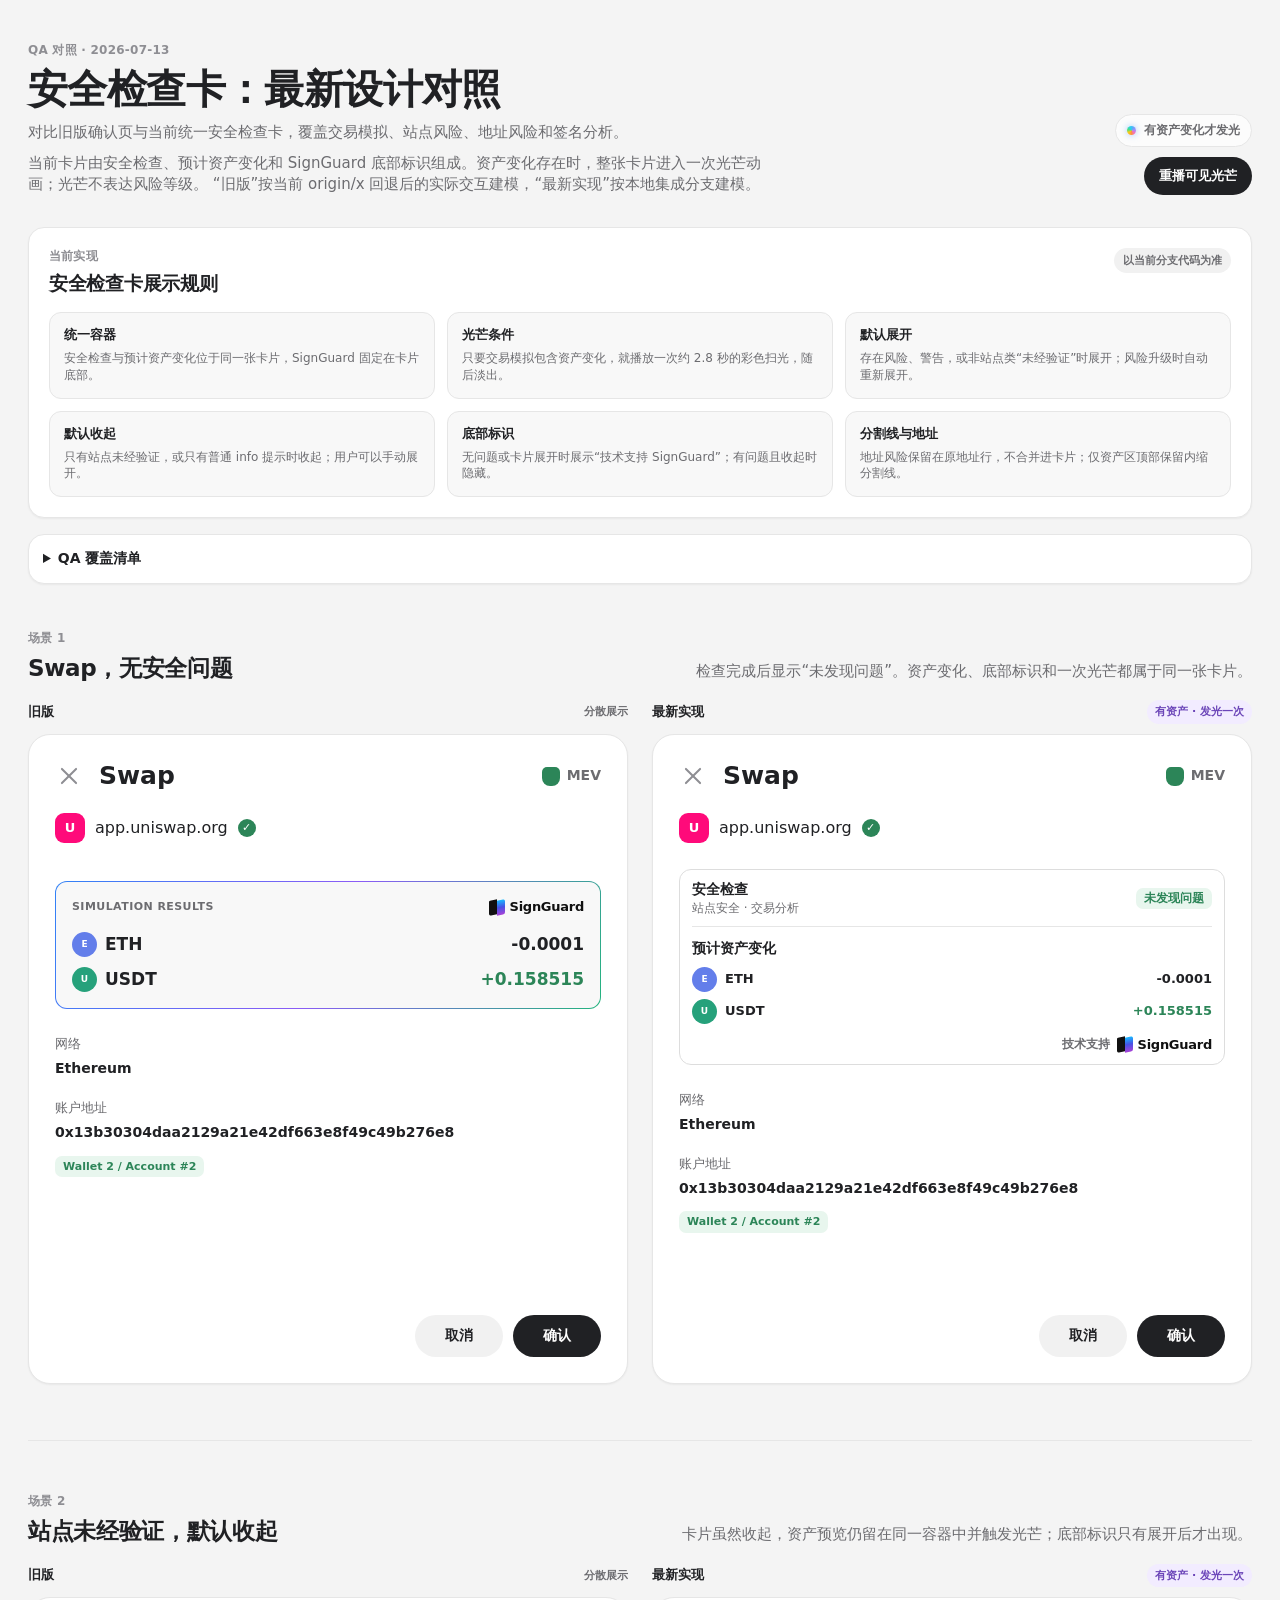
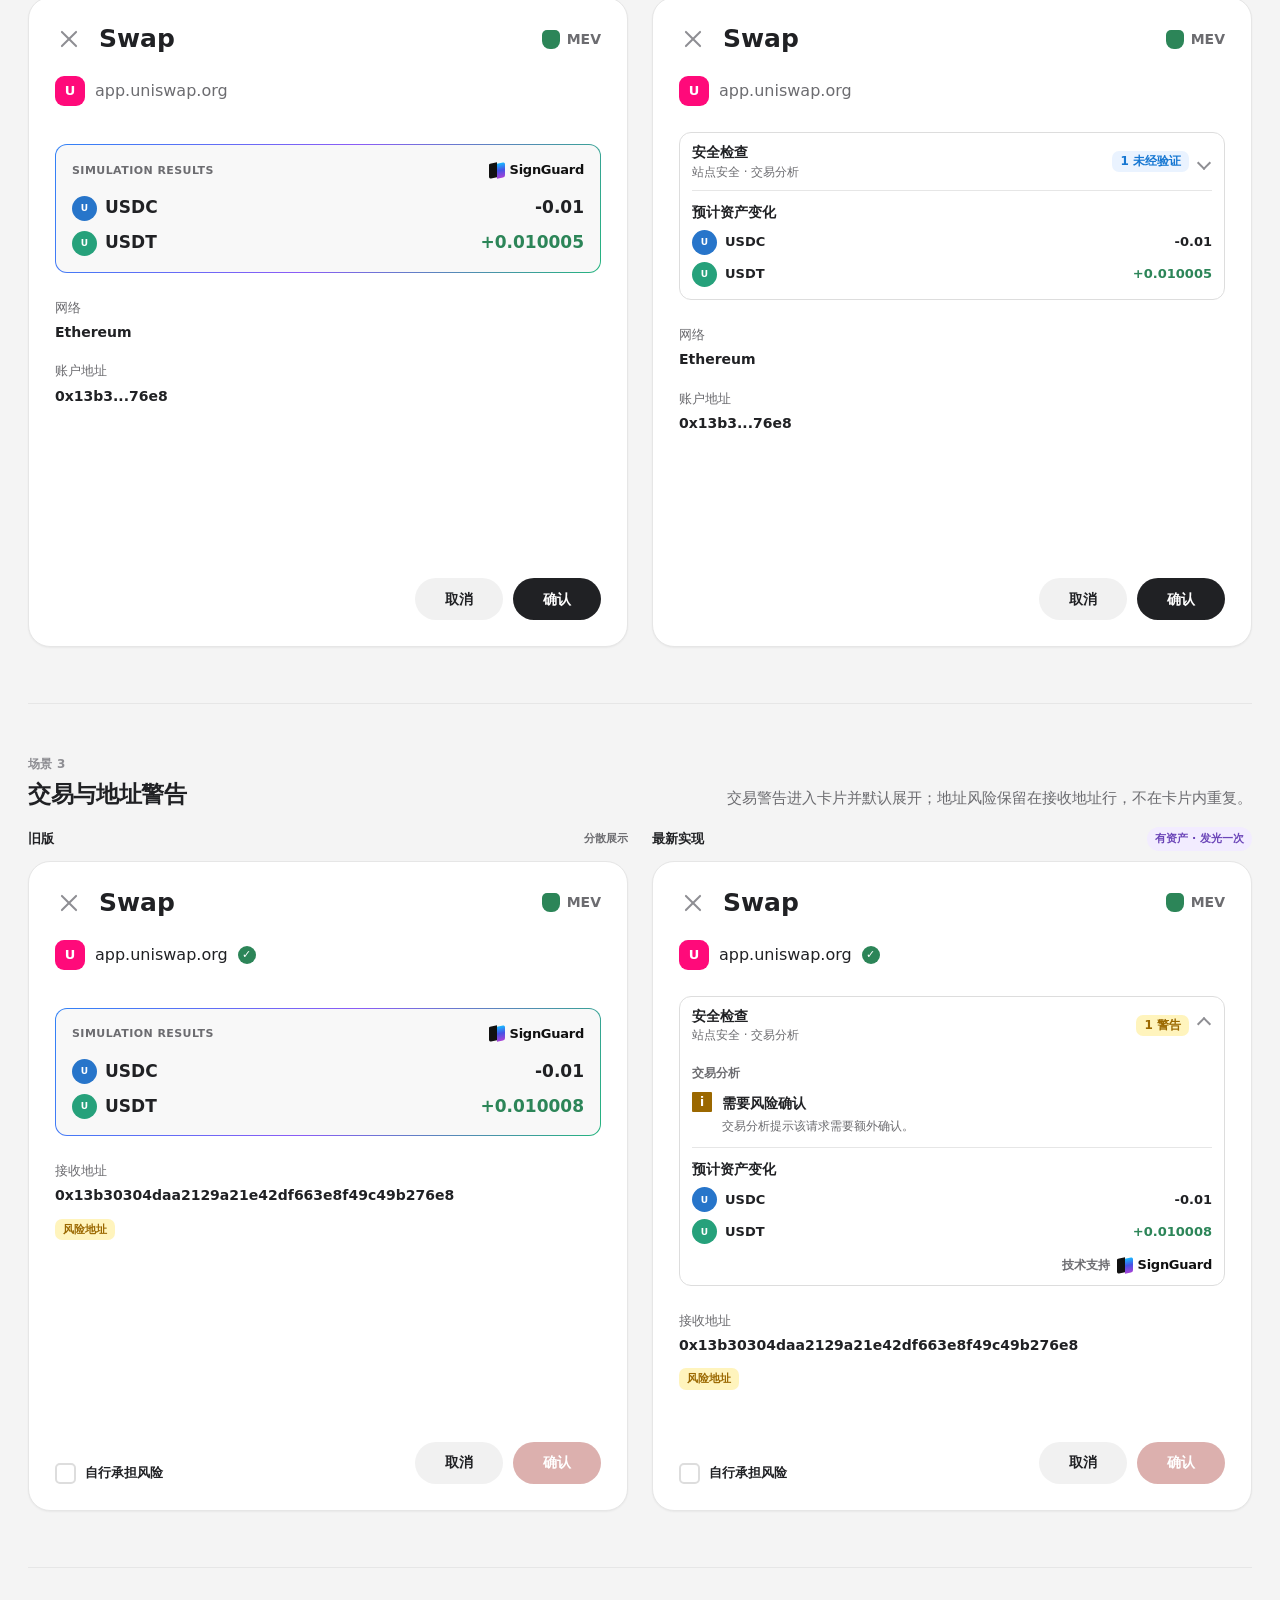
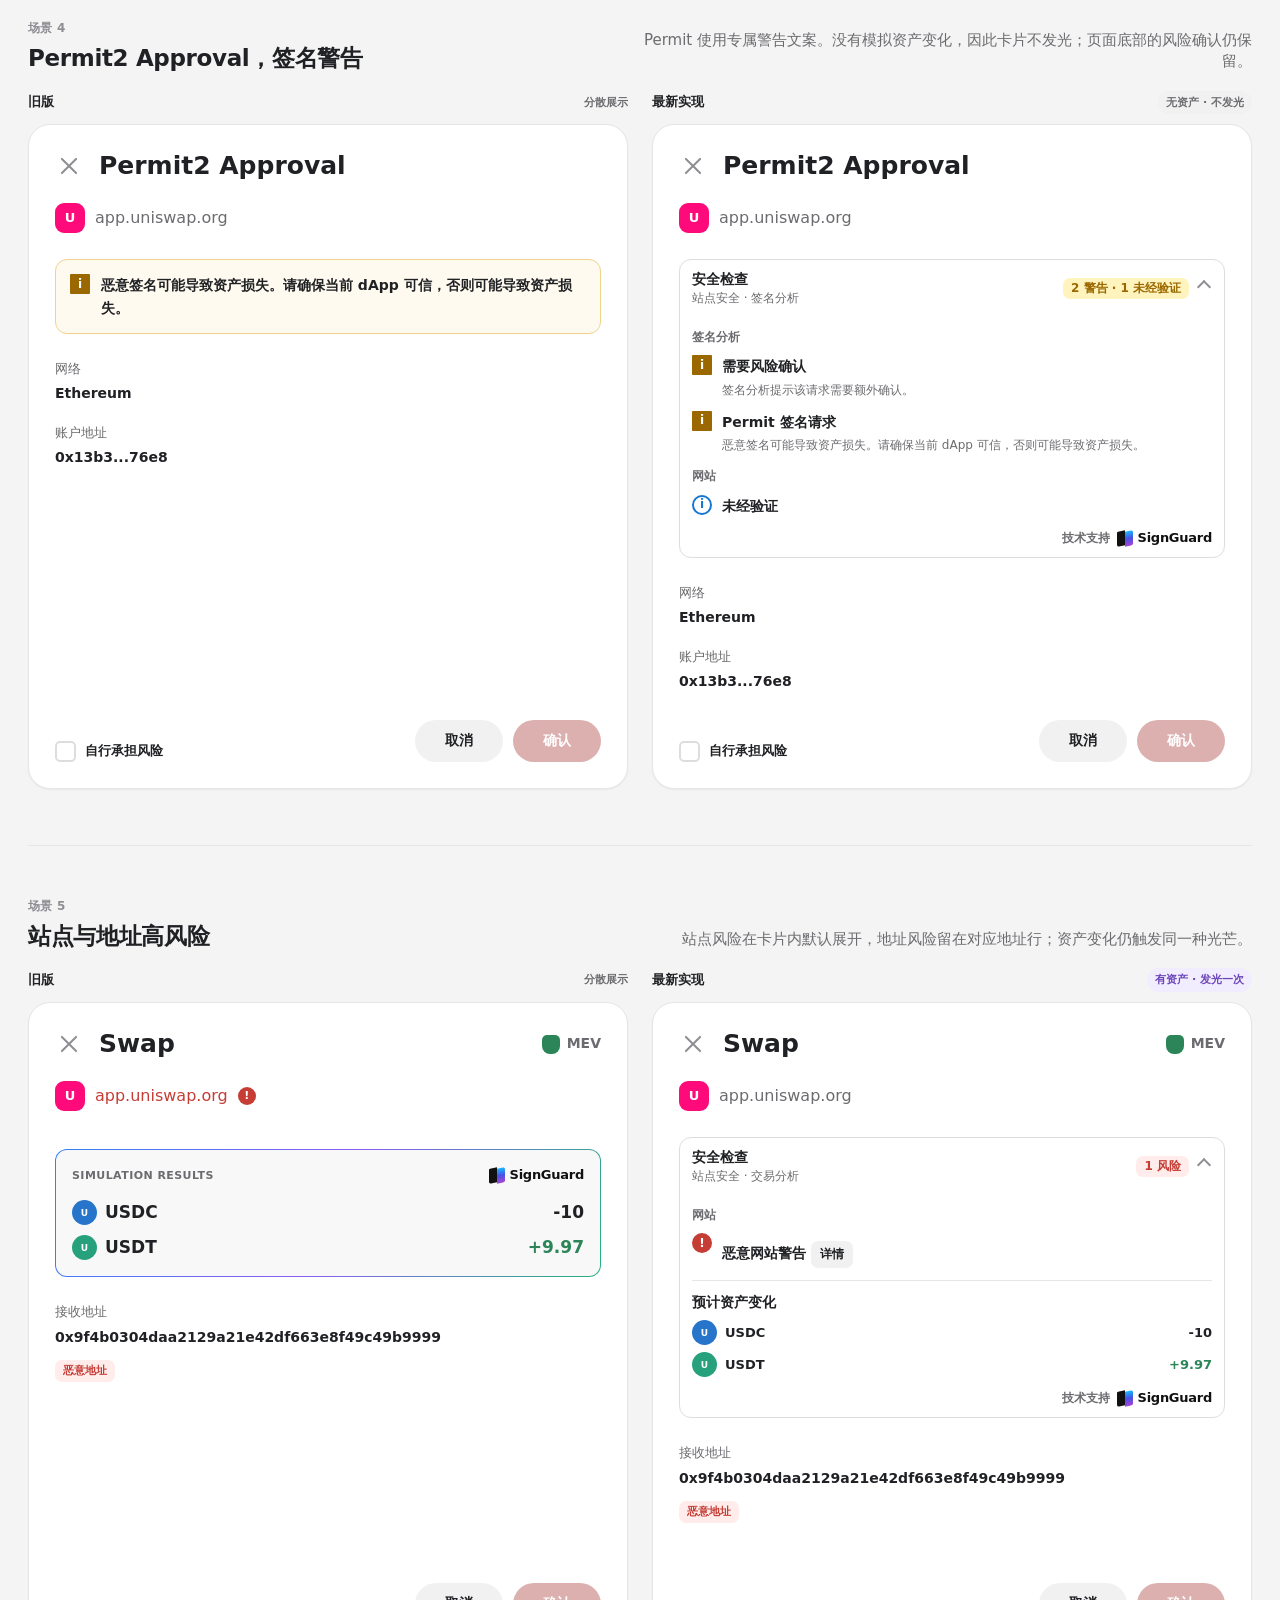
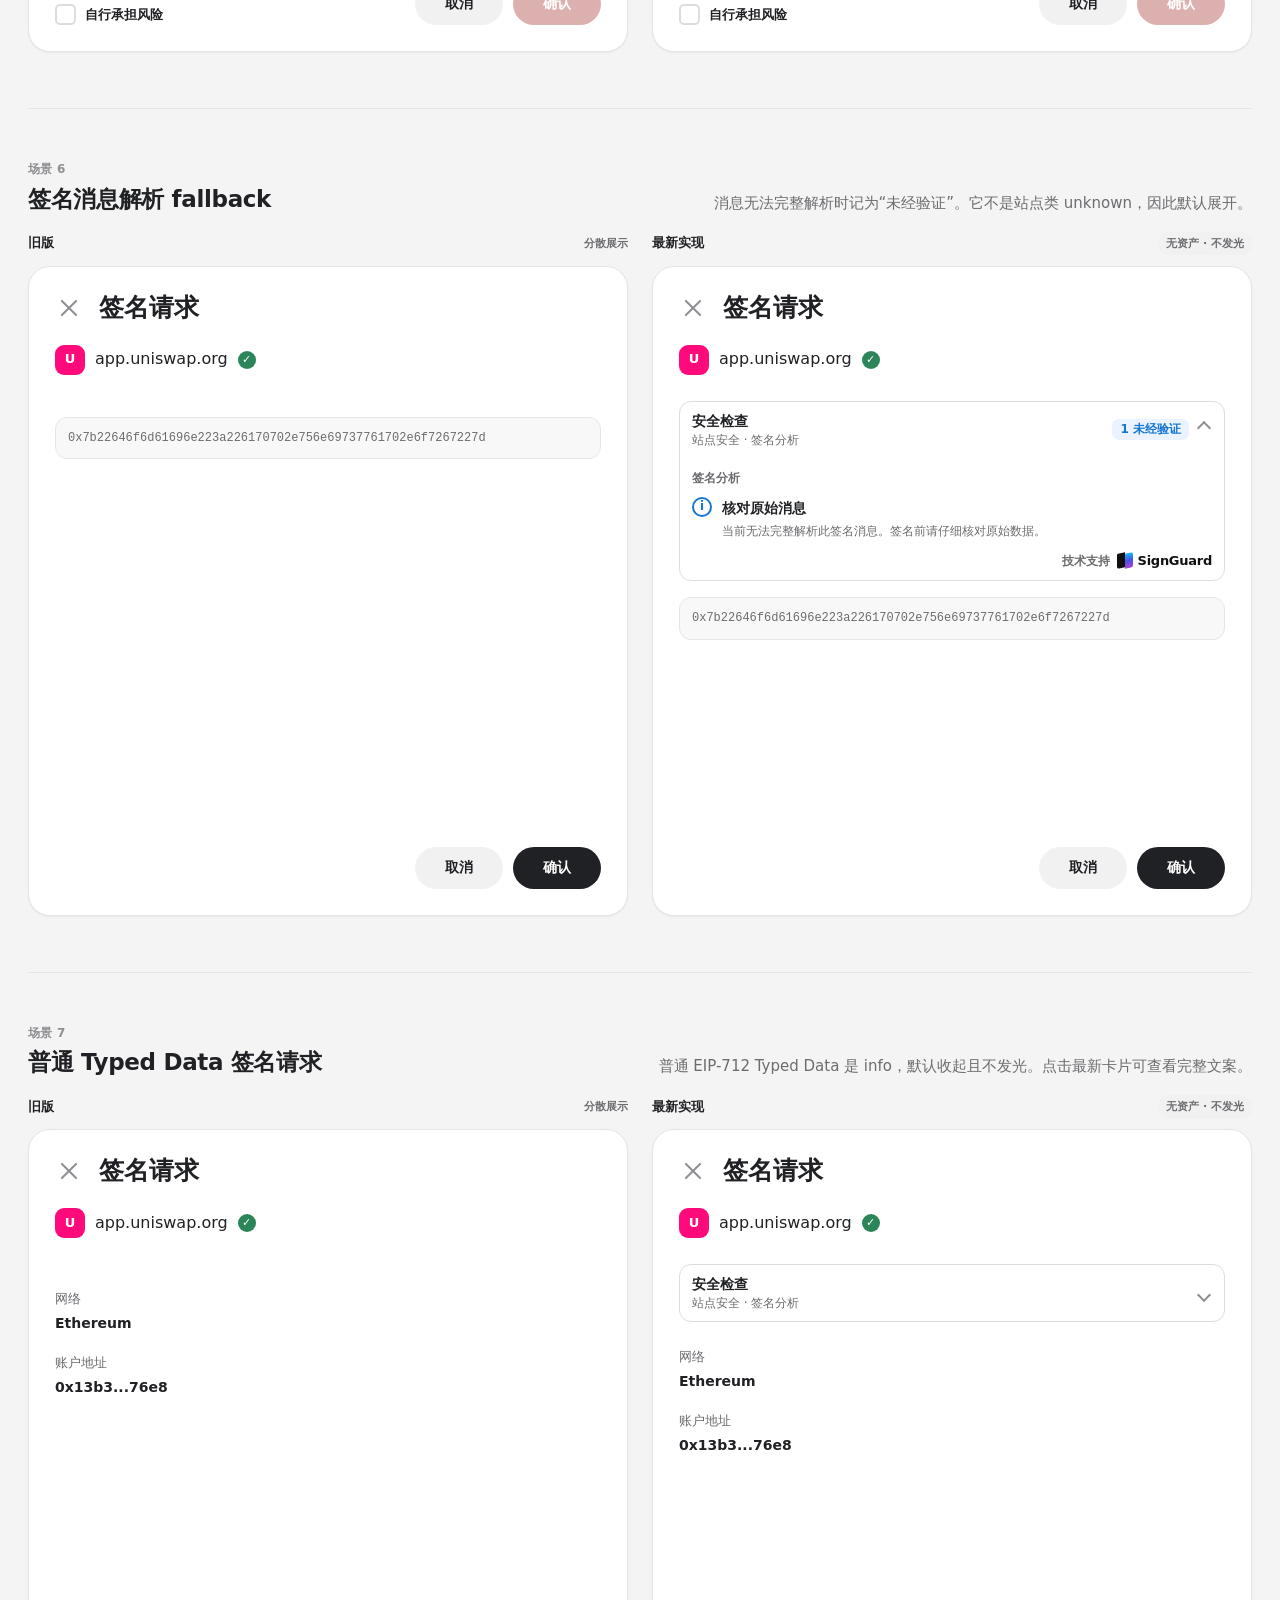
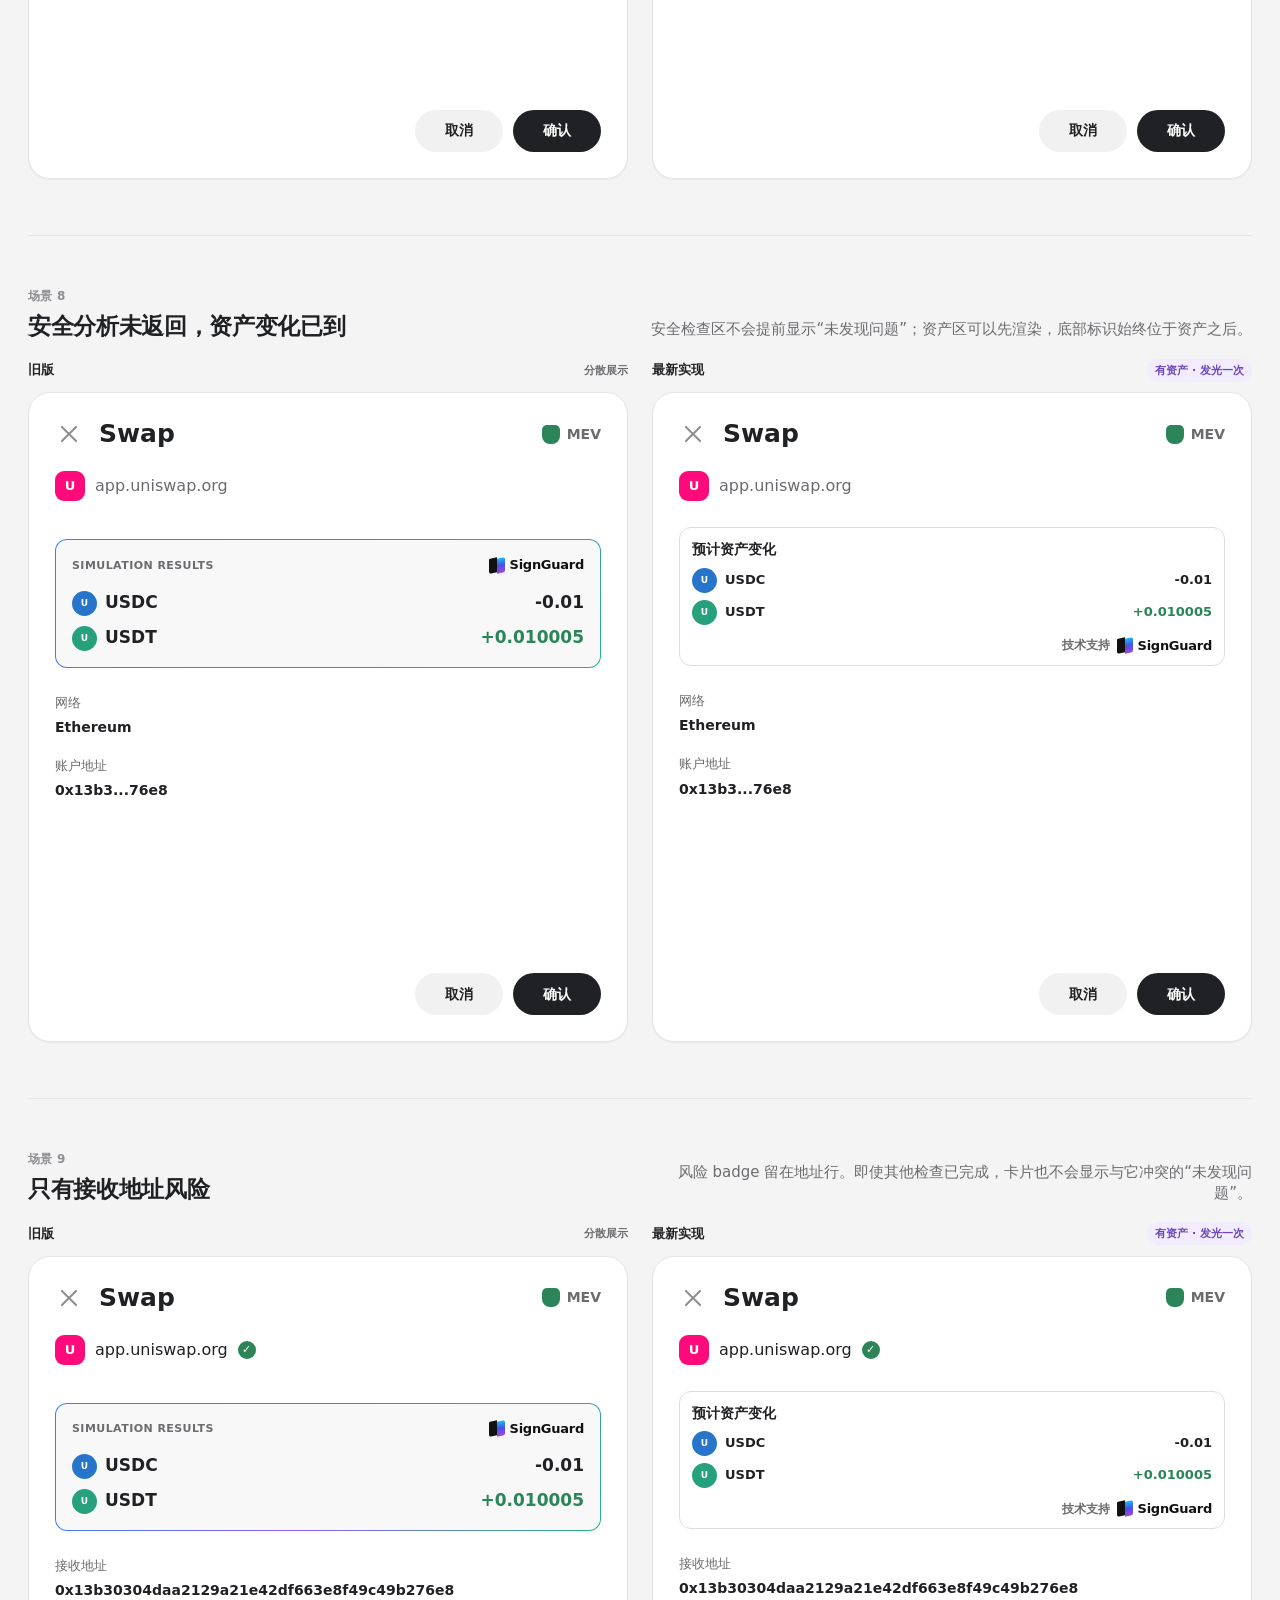
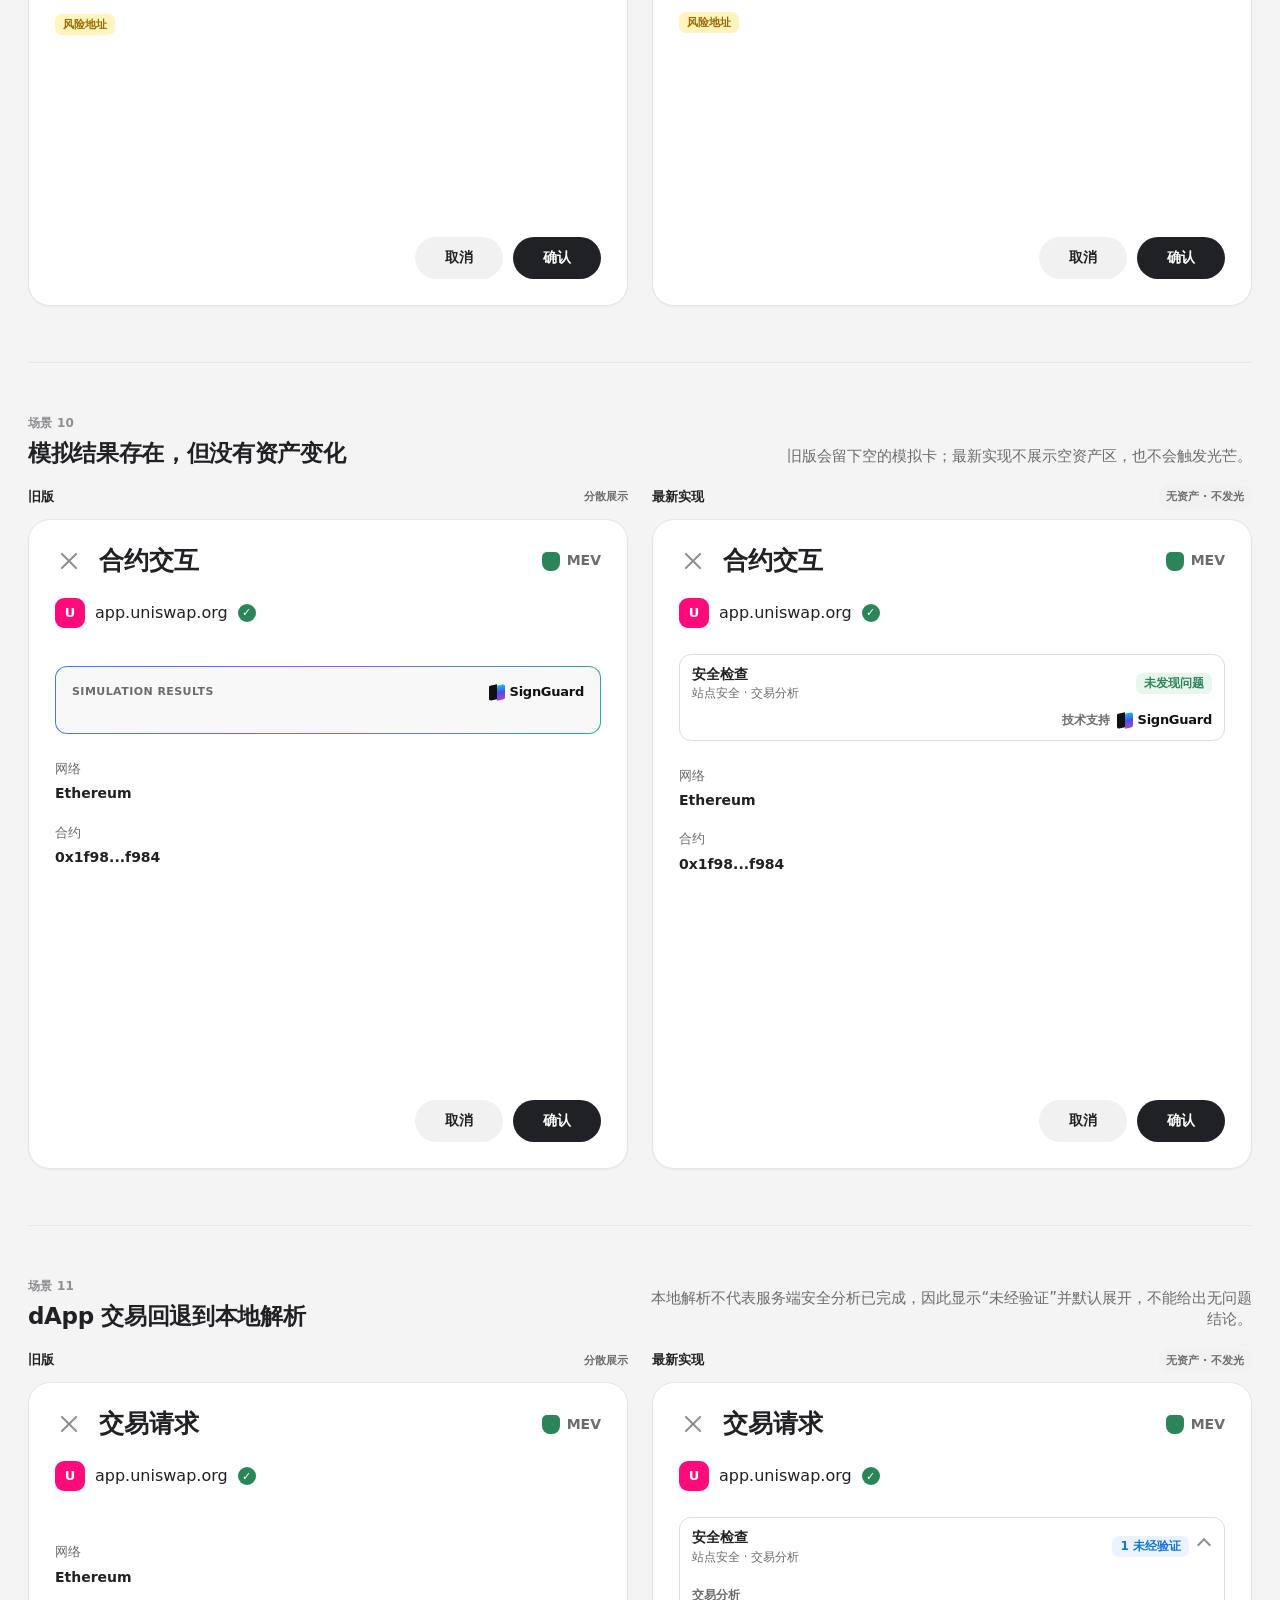
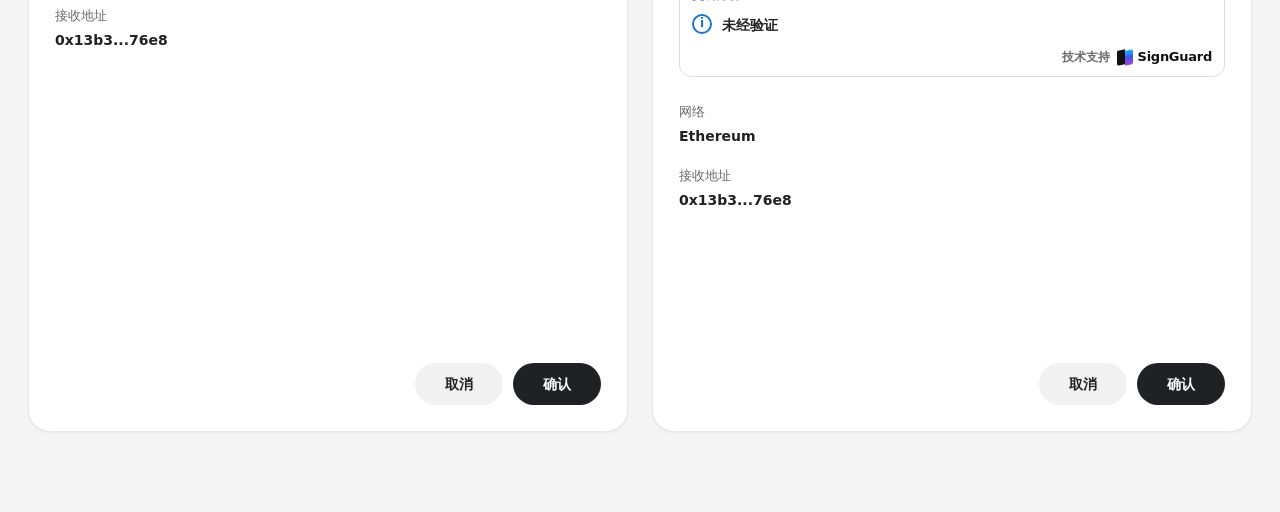
==== commit 6a5316f0: "docs: align security check card demo with latest design" ====
--- a/index.html
+++ b/index.html
@@ -1,925 +1,1020 @@
 <!doctype html>
-<html lang="en">
+<html lang="zh-CN">
   <head>
     <meta charset="utf-8" />
     <meta name="viewport" content="width=device-width, initial-scale=1" />
-    <title>交易确认页安全检查对照 Demo</title>
+    <meta
+      name="description"
+      content="OneKey 安全检查卡最新设计、展示规则与交易确认场景对照 Demo"
+    />
+    <title>安全检查卡最新设计对照 Demo</title>
+    <link rel="icon" href="data:," />
     <link rel="stylesheet" href="./security-check-card-confirmation-demo.css" />
   </head>
   <body>
     <main class="page">
       <header class="page-header">
-        <p class="kicker">QA 对照</p>
-        <h1>交易确认页：改动前后对照</h1>
-        <p>
-          用于对比旧版确认页与新版 Security Checks / Transaction Preview
-          布局的静态场景矩阵。
-        </p>
-        <p class="note">
-          Security Checks 会收拢重复的安全提示内容。地址 badge
-          和底部风险确认仍保留在原位置。只有 warning / critical 地址 tag
-          会汇总进卡片。
-        </p>
+        <div class="page-header-copy">
+          <p class="kicker">QA 对照 · 2026-07-13</p>
+          <h1>安全检查卡：最新设计对照</h1>
+          <p>
+            对比旧版确认页与当前统一安全检查卡，覆盖交易模拟、站点风险、地址风险和签名分析。
+          </p>
+          <p class="note">
+            当前卡片由安全检查、预计资产变化和 SignGuard
+            底部标识组成。资产变化存在时，整张卡片进入一次光芒动画；光芒不表达风险等级。
+            “旧版”按当前 origin/x
+            回退后的实际交互建模，“最新实现”按本地集成分支建模。
+          </p>
+        </div>
+        <div class="demo-actions" aria-label="Demo controls">
+          <span class="glow-rule-chip"
+            ><span class="glow-dot"></span>有资产变化才发光</span
+          >
+          <button id="replay-glow" class="replay-button" type="button">
+            重播可见光芒
+          </button>
+        </div>
       </header>
 
-      <section class="rules">
-        <h2>Security Checks 展示规则</h2>
+      <section class="rules" aria-labelledby="rules-title">
+        <div class="section-heading">
+          <div>
+            <p class="kicker">当前实现</p>
+            <h2 id="rules-title">安全检查卡展示规则</h2>
+          </div>
+          <span class="version-pill">以当前分支代码为准</span>
+        </div>
         <div class="rule-grid">
-          <div>
-            <h3>什么时候展示</h3>
+          <article>
+            <h3>统一容器</h3>
             <p>
-              有安全项时展示。没有安全项时，等站点与本次操作分析都有结果后才展示
-              No issues。
+              安全检查与预计资产变化位于同一张卡片，SignGuard 固定在卡片底部。
             </p>
-          </div>
-          <div>
+          </article>
+          <article>
+            <h3>光芒条件</h3>
+            <p>
+              只要交易模拟包含资产变化，就播放一次约 2.8
+              秒的彩色扫光，随后淡出。
+            </p>
+          </article>
+          <article>
             <h3>默认展开</h3>
             <p>
-              有 critical、warning，或非站点类 unverified / unknown
-              项时默认展开，例如 raw message data。
+              存在风险、警告，或非站点类“未经验证”时展开；风险升级时自动重新展开。
             </p>
-          </div>
-          <div>
+          </article>
+          <article>
             <h3>默认收起</h3>
             <p>
-              只有站点 Unverified 时默认收起。用户仍能在卡片右侧看到 Unverified
-              badge。
+              只有站点未经验证，或只有普通 info 提示时收起；用户可以手动展开。
             </p>
-          </div>
-          <div>
-            <h3>保留原位置</h3>
+          </article>
+          <article>
+            <h3>底部标识</h3>
             <p>
-              地址 badge 留在地址行。底部风险确认留在 footer。Transaction
-              Preview 不合并进 Security Checks。
+              无问题或卡片展开时展示“技术支持 SignGuard”；有问题且收起时隐藏。
             </p>
-          </div>
-          <div>
-            <h3>右侧摘要计数</h3>
+          </article>
+          <article>
+            <h3>分割线与地址</h3>
             <p>
-              critical 显示为 Risk，warning 显示为
-              Warning。两者同时存在时分开计数，不把 warning 算进 Risk。
+              地址风险保留在原地址行，不合并进卡片；仅资产区顶部保留内缩分割线。
             </p>
-          </div>
-          <div>
-            <h3>异步状态</h3>
-            <p>
-              站点或本次操作分析未返回时不展示卡片，也不提前显示 No issues。
-              后续异步出现 warning / critical 时自动展开。
-            </p>
-          </div>
+          </article>
         </div>
       </section>
 
-      <details class="mapping-card coverage-card">
+      <details class="coverage-card">
         <summary>QA 覆盖清单</summary>
-        <p>用于测试核对。日常看下面 8 个场景即可。</p>
-        <div class="mapping-table">
-          <div class="mapping-row mapping-head">
-            <span>信息来源</span>
-            <span>状态</span>
-            <span>展示方式</span>
-            <span>对应场景</span>
-          </div>
-          <div class="mapping-row">
-            <span>站点安全：Security</span>
-            <span class="badge success">No issue</span>
-            <span>不生成 finding；无其他问题时显示 No issues</span>
-            <span>场景 1</span>
-          </div>
-          <div class="mapping-row">
-            <span>站点或操作分析未返回</span>
-            <span class="badge info">Pending</span>
-            <span>不展示卡片，不提前显示 No issues</span>
-            <span>规则覆盖 / 场景 1 说明</span>
-          </div>
-          <div class="mapping-row">
-            <span>站点安全：Unverified</span>
-            <span class="badge info">Unverified</span>
-            <span>site-only 默认收起</span>
-            <span>场景 2</span>
-          </div>
-          <div class="mapping-row">
-            <span>站点安全：Medium / High</span>
-            <span class="badge warning">Warning</span>
-            <span>Medium 为 warning，High 为 Risk；默认展开</span>
-            <span>场景 5</span>
-          </div>
-          <div class="mapping-row">
-            <span>交易分析：parser alert / confirmation required</span>
-            <span class="badge warning">Warning</span>
-            <span>进入 Transaction Analysis；默认展开</span>
-            <span>场景 3</span>
-          </div>
-          <div class="mapping-row">
-            <span>交易分析：custom hex data</span>
-            <span class="badge warning">Warning</span>
-            <span>进入 Transaction Analysis；提交前原弹窗保留</span>
-            <span>同场景 3 规则</span>
-          </div>
-          <div class="mapping-row">
-            <span>签名分析：parser alert / confirmation required</span>
-            <span class="badge warning">Warning</span>
-            <span>进入 Signature Analysis；footer checkbox 仍由原逻辑控制</span>
-            <span>场景 4</span>
-          </div>
-          <div class="mapping-row">
-            <span>签名分析：raw data fallback</span>
-            <span class="badge info">Unverified</span>
-            <span>非 site unknown，默认展开</span>
-            <span>场景 6</span>
-          </div>
-          <div class="mapping-row">
-            <span
-              >签名分析：typed data / order / permit / risky raw signing</span
-            >
-            <span class="badge critical">Mixed</span>
-            <span>按签名类型映射；真实单笔只命中一种</span>
-            <span>规则覆盖</span>
-          </div>
-          <div class="mapping-row">
-            <span>地址 tag：warning / critical</span>
-            <span class="badge warning">Warning</span>
-            <span>卡片摘要 + 地址行 badge 保留；多地址按 Risk 优先</span>
-            <span>场景 3 / 5</span>
-          </div>
-          <div class="mapping-row">
-            <span>地址 tag：info / success</span>
-            <span class="badge info">Info</span>
-            <span>只留在地址行，不进入 Security Checks</span>
-            <span>规则覆盖</span>
-          </div>
-          <div class="mapping-row">
-            <span>交易模拟资产变化</span>
-            <span class="badge info">Preview</span>
-            <span>独立 Transaction Preview；主页面展示全部资产变化</span>
-            <span>场景 1</span>
+        <p>
+          状态摘要会同时保留风险、警告和未经验证计数；普通 info 不进入摘要计数。
+        </p>
+        <div class="table-scroll">
+          <div
+            class="mapping-table"
+            role="table"
+            aria-label="QA coverage matrix"
+          >
+            <div class="mapping-row mapping-head" role="row">
+              <span role="columnheader">信息来源</span>
+              <span role="columnheader">状态</span>
+              <span role="columnheader">当前表现</span>
+              <span role="columnheader">场景</span>
+            </div>
+            <div class="mapping-row" role="row">
+              <span>检查已完成且无 finding</span>
+              <span class="badge success">未发现问题</span>
+              <span>无折叠箭头；直接展示底部标识</span>
+              <span>1</span>
+            </div>
+            <div class="mapping-row" role="row">
+              <span>只有站点未经验证</span>
+              <span class="badge info">1 未经验证</span>
+              <span>默认收起；底部标识隐藏</span>
+              <span>2</span>
+            </div>
+            <div class="mapping-row" role="row">
+              <span>交易警告 / 站点风险</span>
+              <span class="badge warning">警告 / 风险</span>
+              <span>进入卡片并默认展开；站点风险继续提供“详情”入口</span>
+              <span>3 / 5</span>
+            </div>
+            <div class="mapping-row" role="row">
+              <span>接收地址风险</span>
+              <span class="badge warning">风险地址</span>
+              <span>只在原地址行展示；同时阻止卡片误报“未发现问题”</span>
+              <span>3 / 5 / 9</span>
+            </div>
+            <div class="mapping-row" role="row">
+              <span>Permit / Order</span>
+              <span class="badge warning">警告</span>
+              <span>进入签名分析；请求确认仍由页面 footer 控制</span>
+              <span>4</span>
+            </div>
+            <div class="mapping-row" role="row">
+              <span>自定义 Hex Data / 合约交互</span>
+              <span class="badge warning">警告</span>
+              <span>进入交易分析；提交前原风险确认弹窗继续保留</span>
+              <span>规则覆盖</span>
+            </div>
+            <div class="mapping-row" role="row">
+              <span>高风险签名方法</span>
+              <span class="badge critical">风险</span>
+              <span>进入签名分析；页面 footer 必须确认“自行承担风险”</span>
+              <span>规则覆盖</span>
+            </div>
+            <div class="mapping-row" role="row">
+              <span>dApp 交易使用本地解析 fallback</span>
+              <span class="badge info">未经验证</span>
+              <span>默认展开，不提前给出“未发现问题”</span>
+              <span>11</span>
+            </div>
+            <div class="mapping-row" role="row">
+              <span>Simulation 存在但资产列表为空</span>
+              <span class="badge preview">无预览</span>
+              <span>隐藏空模拟，不展示资产区，也不触发光芒</span>
+              <span>10</span>
+            </div>
+            <div class="mapping-row" role="row">
+              <span>消息解析 fallback</span>
+              <span class="badge info">未经验证</span>
+              <span>非站点 unknown，默认展开</span>
+              <span>6</span>
+            </div>
+            <div class="mapping-row" role="row">
+              <span>普通 Typed Data V3 / V4</span>
+              <span class="badge info">Info</span>
+              <span>默认收起；Permit 与 Order 使用专属警告文案</span>
+              <span>7</span>
+            </div>
+            <div class="mapping-row" role="row">
+              <span>分析结果未返回，但资产变化已到</span>
+              <span class="badge preview">资产预览</span>
+              <span>先展示同一容器里的资产区，底部标识保持在最下方</span>
+              <span>8</span>
+            </div>
+            <div class="mapping-row" role="row">
+              <span>任意模拟资产变化</span>
+              <span class="badge glow">一次光芒</span>
+              <span>与安全状态无关；减少动态效果时不播放</span>
+              <span>1 / 2 / 3 / 5 / 8 / 9</span>
+            </div>
           </div>
         </div>
       </details>
 
-      <section class="scenario">
-        <div class="scenario-head">
-          <div>
-            <p class="kicker">场景 1</p>
-            <h2>Swap，无安全问题</h2>
+      <div id="scenarios" class="scenario-list"></div>
+    </main>
+
+    <dialog id="site-risk-dialog" class="risk-detail-dialog">
+      <form method="dialog">
+        <div class="risk-detail-head">
+          <h2 data-risk-detail-title>站点风险详情</h2>
+          <button type="submit" aria-label="关闭">×</button>
+        </div>
+        <p data-risk-detail-description></p>
+        <button class="dialog-confirm" type="submit">知道了</button>
+      </form>
+    </dialog>
+
+    <script>
+      const scenarios = [
+        {
+          id: "safe-swap",
+          number: 1,
+          title: "Swap，无安全问题",
+          description:
+            "检查完成后显示“未发现问题”。资产变化、底部标识和一次光芒都属于同一张卡片。",
+          sheetTitle: "Swap",
+          origin: "app.uniswap.org",
+          kind: "transaction",
+          assets: [
+            { symbol: "ETH", amount: "-0.0001", tone: "out" },
+            { symbol: "USDT", amount: "+0.158515", tone: "in" },
+          ],
+          details: [
+            { label: "网络", value: "Ethereum" },
+            {
+              label: "账户地址",
+              value: "0x13b30304daa2129a21e42df663e8f49c49b276e8",
+              badge: { text: "Wallet 2 / Account #2", status: "success" },
+            },
+          ],
+          legacy: { alerts: [] },
+          current: {
+            coverage: "站点安全 · 交易分析",
+            checksResolved: true,
+            findings: [],
+          },
+        },
+        {
+          id: "site-unverified",
+          number: 2,
+          title: "站点未经验证，默认收起",
+          description:
+            "卡片虽然收起，资产预览仍留在同一容器中并触发光芒；底部标识只有展开后才出现。",
+          sheetTitle: "Swap",
+          origin: "app.uniswap.org",
+          kind: "transaction",
+          assets: [
+            { symbol: "USDC", amount: "-0.01", tone: "out" },
+            { symbol: "USDT", amount: "+0.010005", tone: "in" },
+          ],
+          details: [
+            { label: "网络", value: "Ethereum" },
+            { label: "账户地址", value: "0x13b3...76e8" },
+          ],
+          legacy: {
+            alerts: [],
+          },
+          current: {
+            coverage: "站点安全 · 交易分析",
+            findings: [
+              { category: "site", status: "unknown", title: "未经验证" },
+            ],
+          },
+        },
+        {
+          id: "warning-swap",
+          number: 3,
+          title: "交易与地址警告",
+          description:
+            "交易警告进入卡片并默认展开；地址风险保留在接收地址行，不在卡片内重复。",
+          sheetTitle: "Swap",
+          origin: "app.uniswap.org",
+          kind: "transaction",
+          assets: [
+            { symbol: "USDC", amount: "-0.01", tone: "out" },
+            { symbol: "USDT", amount: "+0.010008", tone: "in" },
+          ],
+          details: [
+            {
+              label: "接收地址",
+              value: "0x13b30304daa2129a21e42df663e8f49c49b276e8",
+              badge: { text: "风险地址", status: "warning", risk: true },
+            },
+          ],
+          legacy: {
+            alerts: [],
+          },
+          current: {
+            coverage: "站点安全 · 交易分析",
+            findings: [
+              {
+                category: "operation",
+                status: "warning",
+                title: "需要风险确认",
+                description: "交易分析提示该请求需要额外确认。",
+              },
+            ],
+          },
+          riskConfirmation: true,
+        },
+        {
+          id: "permit-signature",
+          number: 4,
+          title: "Permit2 Approval，签名警告",
+          description:
+            "Permit 使用专属警告文案。没有模拟资产变化，因此卡片不发光；页面底部的风险确认仍保留。",
+          sheetTitle: "Permit2 Approval",
+          origin: "app.uniswap.org",
+          kind: "message",
+          assets: [],
+          details: [
+            { label: "网络", value: "Ethereum" },
+            { label: "账户地址", value: "0x13b3...76e8" },
+          ],
+          riskConfirmation: true,
+          legacy: {
+            alerts: [
+              {
+                status: "warning",
+                title:
+                  "恶意签名可能导致资产损失。请确保当前 dApp 可信，否则可能导致资产损失。",
+              },
+            ],
+          },
+          current: {
+            coverage: "站点安全 · 签名分析",
+            findings: [
+              {
+                category: "operation",
+                status: "warning",
+                title: "需要风险确认",
+                description: "签名分析提示该请求需要额外确认。",
+              },
+              {
+                category: "operation",
+                status: "warning",
+                title: "Permit 签名请求",
+                description:
+                  "恶意签名可能导致资产损失。请确保当前 dApp 可信，否则可能导致资产损失。",
+              },
+              {
+                category: "site",
+                status: "unknown",
+                title: "未经验证",
+              },
+            ],
+          },
+        },
+        {
+          id: "critical-swap",
+          number: 5,
+          title: "站点与地址高风险",
+          description:
+            "站点风险在卡片内默认展开，地址风险留在对应地址行；资产变化仍触发同一种光芒。",
+          sheetTitle: "Swap",
+          origin: "app.uniswap.org",
+          kind: "transaction",
+          assets: [
+            { symbol: "USDC", amount: "-10", tone: "out" },
+            { symbol: "USDT", amount: "+9.97", tone: "in" },
+          ],
+          details: [
+            {
+              label: "接收地址",
+              value: "0x9f4b0304daa2129a21e42df663e8f49c49b9999",
+              badge: { text: "恶意地址", status: "critical", risk: true },
+            },
+          ],
+          legacy: {
+            alerts: [],
+          },
+          current: {
+            coverage: "站点安全 · 交易分析",
+            findings: [
+              {
+                category: "site",
+                status: "critical",
+                title: "恶意网站警告",
+                action: {
+                  label: "详情",
+                  description:
+                    "该网站已被报告为恶意网站，请核对风险来源后再继续。",
+                },
+              },
+            ],
+          },
+          riskConfirmation: true,
+        },
+        {
+          id: "raw-message",
+          number: 6,
+          title: "签名消息解析 fallback",
+          description:
+            "消息无法完整解析时记为“未经验证”。它不是站点类 unknown，因此默认展开。",
+          sheetTitle: "签名请求",
+          origin: "app.uniswap.org",
+          kind: "message",
+          assets: [],
+          rawData: "0x7b22646f6d61696e223a226170702e756e69737761702e6f7267227d",
+          details: [],
+          legacy: {
+            alerts: [],
+          },
+          current: {
+            coverage: "站点安全 · 签名分析",
+            findings: [
+              {
+                category: "operation",
+                status: "unknown",
+                title: "核对原始消息",
+                description:
+                  "当前无法完整解析此签名消息。签名前请仔细核对原始数据。",
+              },
+            ],
+          },
+        },
+        {
+          id: "typed-data",
+          number: 7,
+          title: "普通 Typed Data 签名请求",
+          description:
+            "普通 EIP-712 Typed Data 是 info，默认收起且不发光。点击最新卡片可查看完整文案。",
+          sheetTitle: "签名请求",
+          origin: "app.uniswap.org",
+          kind: "message",
+          assets: [],
+          details: [
+            { label: "网络", value: "Ethereum" },
+            { label: "账户地址", value: "0x13b3...76e8" },
+          ],
+          legacy: {
+            alerts: [],
+          },
+          current: {
+            coverage: "站点安全 · 签名分析",
+            findings: [
+              {
+                category: "operation",
+                status: "info",
+                title: "Typed data 签名请求",
+                description: "签名前请仔细核对 typed data 内容。",
+              },
+            ],
+          },
+        },
+        {
+          id: "assets-before-checks",
+          number: 8,
+          title: "安全分析未返回，资产变化已到",
+          description:
+            "安全检查区不会提前显示“未发现问题”；资产区可以先渲染，底部标识始终位于资产之后。",
+          sheetTitle: "Swap",
+          origin: "app.uniswap.org",
+          kind: "transaction",
+          assets: [
+            { symbol: "USDC", amount: "-0.01", tone: "out" },
+            { symbol: "USDT", amount: "+0.010005", tone: "in" },
+          ],
+          details: [
+            { label: "网络", value: "Ethereum" },
+            { label: "账户地址", value: "0x13b3...76e8" },
+          ],
+          legacy: { alerts: [] },
+          current: {
+            coverage: "",
+            findings: [],
+          },
+        },
+        {
+          id: "address-risk-only",
+          number: 9,
+          title: "只有接收地址风险",
+          description:
+            "风险 badge 留在地址行。即使其他检查已完成，卡片也不会显示与它冲突的“未发现问题”。",
+          sheetTitle: "Swap",
+          origin: "app.uniswap.org",
+          kind: "transaction",
+          assets: [
+            { symbol: "USDC", amount: "-0.01", tone: "out" },
+            { symbol: "USDT", amount: "+0.010005", tone: "in" },
+          ],
+          details: [
+            {
+              label: "接收地址",
+              value: "0x13b30304daa2129a21e42df663e8f49c49b276e8",
+              badge: { text: "风险地址", status: "warning", risk: true },
+            },
+          ],
+          legacy: { alerts: [] },
+          current: {
+            coverage: "站点安全 · 交易分析",
+            checksResolved: true,
+            findings: [],
+          },
+        },
+        {
+          id: "empty-simulation",
+          number: 10,
+          title: "模拟结果存在，但没有资产变化",
+          description:
+            "旧版会留下空的模拟卡；最新实现不展示空资产区，也不会触发光芒。",
+          sheetTitle: "合约交互",
+          origin: "app.uniswap.org",
+          kind: "transaction",
+          hasSimulation: true,
+          assets: [],
+          details: [
+            { label: "网络", value: "Ethereum" },
+            { label: "合约", value: "0x1f98...f984" },
+          ],
+          legacy: { alerts: [] },
+          current: {
+            coverage: "站点安全 · 交易分析",
+            checksResolved: true,
+            findings: [],
+          },
+        },
+        {
+          id: "local-parsed-transaction",
+          number: 11,
+          title: "dApp 交易回退到本地解析",
+          description:
+            "本地解析不代表服务端安全分析已完成，因此显示“未经验证”并默认展开，不能给出无问题结论。",
+          sheetTitle: "交易请求",
+          origin: "app.uniswap.org",
+          kind: "transaction",
+          assets: [],
+          details: [
+            { label: "网络", value: "Ethereum" },
+            { label: "接收地址", value: "0x13b3...76e8" },
+          ],
+          legacy: { alerts: [] },
+          current: {
+            coverage: "站点安全 · 交易分析",
+            findings: [
+              {
+                category: "operation",
+                status: "unknown",
+                title: "未经验证",
+              },
+            ],
+          },
+        },
+      ];
+
+      const statusWeight = { critical: 5, warning: 4, unknown: 3, info: 1 };
+      const categoryOrder = ["site", "operation"];
+
+      function signGuard() {
+        return `
+          <span class="signguard" aria-label="SignGuard">
+            <span class="signguard-mark" aria-hidden="true"><i></i><b></b></span>
+            <strong>SignGuard</strong>
+          </span>
+        `;
+      }
+
+      function renderAssetRows(assets, legacy = false) {
+        return assets
+          .map(
+            (asset) => `
+              <div class="${legacy ? "legacy-asset-row" : "preview-row"}">
+                <span class="asset-name">
+                  <span class="coin ${asset.symbol.toLowerCase()}">${asset.symbol.slice(0, 1)}</span>
+                  <strong>${asset.symbol}</strong>
+                </span>
+                <strong class="amount ${asset.tone}">${asset.amount}</strong>
+              </div>
+            `,
+          )
+          .join("");
+      }
+
+      function renderLegacySimulation(assets, hasSimulation) {
+        if (!assets.length && !hasSimulation) return "";
+        return `
+          <section class="legacy-simulation">
+            <div class="legacy-simulation-head">
+              <span>Simulation results</span>
+              ${signGuard()}
+            </div>
+            <div class="legacy-assets">${renderAssetRows(assets, true)}</div>
+          </section>
+        `;
+      }
+
+      function renderAlert(alert) {
+        return `
+          <div class="inline-alert ${alert.status}">
+            <span class="status-icon" aria-hidden="true">${alert.status === "critical" ? "!" : "i"}</span>
+            <div>
+              <strong>${alert.title}</strong>
+              ${alert.description ? `<p>${alert.description}</p>` : ""}
+            </div>
           </div>
-          <p>
-            站点与交易检查都有结果后，展示无风险状态；未返回结果前不展示该卡片。
-          </p>
-        </div>
-
-        <div class="compare-grid">
-          <article class="compare-panel">
-            <div class="compare-label">改动前</div>
-            <div class="confirm-modal">
-              <div class="modal-head">
-                <button class="close-button" aria-label="Close"></button>
-                <h3>Swap</h3>
-                <div class="mev-badge"><span class="shield"></span>MEV</div>
-              </div>
-              <div class="origin-row">
-                <span class="dapp-icon">U</span>
-                <span>app.uniswap.org</span>
-              </div>
-
-              <div class="simulation-card old-simulation">
-                <div class="card-head">
-                  <h4>Simulation results</h4>
-                  <span class="signguard">SignGuard</span>
-                </div>
-                <div class="asset-row">
-                  <span class="coin eth">ETH</span>
-                  <strong>-0.0001 ETH</strong>
-                </div>
-                <div class="asset-row success">
-                  <span class="coin usdt">USDT</span>
-                  <strong>+0.158515 USDT</strong>
-                </div>
-              </div>
-
-              <div class="details">
-                <div class="field">
-                  <span class="label">Network</span>
-                  <div class="value-row">
-                    <span class="coin eth small">ETH</span>
-                    <strong>Ethereum</strong>
+        `;
+      }
+
+      function renderDetails(details) {
+        if (!details.length) return "";
+        return `
+          <div class="details">
+            ${details
+              .map(
+                (detail) => `
+                  <div class="field">
+                    <span class="field-label">${detail.label}</span>
+                    <strong>${detail.value}</strong>
+                    ${
+                      detail.badge
+                        ? `<span class="pill ${detail.badge.status}">${detail.badge.text}</span>`
+                        : ""
+                    }
                   </div>
-                </div>
-                <div class="field">
-                  <span class="label">Account address</span>
-                  <strong>0x13b30304daa2129a21e42df663e8f49c49b276e8</strong>
-                  <span class="pill success">Wallet 2 / Account #2</span>
-                </div>
-              </div>
-
-              <div class="footer">
-                <div>
-                  <span class="label">Est. network fee · Normal</span>
-                  <strong>0.00002939 ETH ($0.05)</strong>
-                </div>
-                <div class="actions">
-                  <button class="ghost">Cancel</button>
-                  <button class="primary">Confirm</button>
-                </div>
-              </div>
-            </div>
-          </article>
-
-          <article class="compare-panel">
-            <div class="compare-label">改动后</div>
-            <div class="confirm-modal">
-              <div class="modal-head">
-                <button class="close-button" aria-label="Close"></button>
-                <h3>Swap</h3>
-                <div class="mev-badge"><span class="shield"></span>MEV</div>
-              </div>
-              <div class="origin-row">
-                <span class="dapp-icon">U</span>
-                <span>app.uniswap.org</span>
-              </div>
-
-              <section class="security-card no-issue">
-                <div class="security-head no-chevron">
-                  <div>
-                    <h4>Security Checks</h4>
-                    <p>Site Security · Transaction Analysis</p>
-                  </div>
-                  <span class="badge success">No issues detected</span>
+                `,
+              )
+              .join("")}
+          </div>
+        `;
+      }
+
+      function renderRawData(rawData) {
+        return rawData ? `<div class="raw-box">${rawData}</div>` : "";
+      }
+
+      function renderActions(requiresRiskConfirmation) {
+        return `
+          <div class="sheet-actions">
+            <button class="secondary-action" type="button">取消</button>
+            <button
+              class="primary-action${requiresRiskConfirmation ? " destructive disabled" : ""}"
+              type="button"
+              data-confirm-action
+              ${requiresRiskConfirmation ? "disabled" : ""}
+            }>确认</button>
+          </div>
+        `;
+      }
+
+      function renderRiskConfirmation(enabled) {
+        if (!enabled) return "";
+        return `
+          <label class="risk-checkbox">
+            <span aria-hidden="true"></span>
+            <input type="checkbox" data-risk-confirmation />
+            <strong>自行承担风险</strong>
+          </label>
+        `;
+      }
+
+      function getSiteStatus(scenario, variant) {
+        const siteFinding = scenario.current.findings.find(
+          (finding) => finding.category === "site",
+        );
+        if (siteFinding?.status === "critical") {
+          return variant === "legacy" ? "critical" : "neutral";
+        }
+        if (siteFinding?.status === "warning") {
+          return variant === "legacy" ? "warning" : "neutral";
+        }
+        if (siteFinding) {
+          return "neutral";
+        }
+        return scenario.current.coverage.includes("站点安全")
+          ? "security"
+          : "neutral";
+      }
+
+      function renderOrigin(scenario, variant) {
+        const status = getSiteStatus(scenario, variant);
+        const statusIcon =
+          status === "security"
+            ? '<span class="origin-status-icon" aria-label="已验证">✓</span>'
+            : status === "critical" || status === "warning"
+              ? `<span class="origin-status-icon" aria-label="站点风险">!</span>`
+              : "";
+        return `
+          <div class="origin-row ${status}">
+            <span class="dapp-icon">U</span>
+            <span>${scenario.origin}</span>
+            ${statusIcon}
+          </div>
+        `;
+      }
+
+      function renderSheetShell(scenario, content, variant) {
+        return `
+          <div class="wallet-sheet">
+            <div class="modal-head">
+              <button class="close-button" type="button" aria-label="关闭"></button>
+              <h3>${scenario.sheetTitle}</h3>
+              ${scenario.kind === "transaction" ? '<span class="mev-badge"><i></i>MEV</span>' : ""}
+            </div>
+            ${renderOrigin(scenario, variant)}
+            ${content}
+            ${renderRawData(scenario.rawData)}
+            ${renderDetails(scenario.details)}
+            <div class="sheet-bottom">
+              ${renderRiskConfirmation(scenario.riskConfirmation)}
+              ${renderActions(Boolean(scenario.riskConfirmation))}
+            </div>
+          </div>
+        `;
+      }
+
+      function renderLegacy(scenario) {
+        const alerts = scenario.legacy.alerts.map(renderAlert).join("");
+        const content = `${alerts}${renderLegacySimulation(scenario.assets, scenario.hasSimulation)}`;
+        return renderSheetShell(scenario, content, "legacy");
+      }
+
+      function getSummary(findings) {
+        const counts = {
+          critical: findings.filter((item) => item.status === "critical")
+            .length,
+          warning: findings.filter((item) => item.status === "warning").length,
+          unknown: findings.filter((item) => item.status === "unknown").length,
+        };
+        const text = [
+          counts.critical ? `${counts.critical} 风险` : "",
+          counts.warning ? `${counts.warning} 警告` : "",
+          counts.unknown ? `${counts.unknown} 未经验证` : "",
+        ]
+          .filter(Boolean)
+          .join(" · ");
+        const highest = findings.reduce(
+          (status, item) =>
+            !status || statusWeight[item.status] > statusWeight[status]
+              ? item.status
+              : status,
+          "",
+        );
+        const badgeStatus =
+          highest === "critical"
+            ? "critical"
+            : highest === "warning"
+              ? "warning"
+              : "info";
+        return { text, badgeStatus };
+      }
+
+      function shouldExpand(findings) {
+        return findings.some(
+          (item) =>
+            item.status === "critical" ||
+            item.status === "warning" ||
+            (item.status === "unknown" && item.category !== "site"),
+        );
+      }
+
+      function renderFinding(finding) {
+        return `
+          <div class="finding ${finding.status}">
+            <span class="status-icon" aria-hidden="true">${finding.status === "critical" ? "!" : "i"}</span>
+            <div>
+              <strong>${finding.title}</strong>
+              ${finding.description ? `<p>${finding.description}</p>` : ""}
+              ${
+                finding.action
+                  ? `<button
+                      class="finding-action"
+                      type="button"
+                      data-site-risk-action
+                      data-risk-title="${finding.title}"
+                      data-risk-description="${finding.action.description}"
+                    >${finding.action.label}</button>`
+                  : ""
+              }
+            </div>
+          </div>
+        `;
+      }
+
+      function renderFindingGroups(findings, kind) {
+        const labels = {
+          site: "网站",
+          operation: kind === "message" ? "签名分析" : "交易分析",
+        };
+        const categories = categoryOrder
+          .filter((category) =>
+            findings.some((item) => item.category === category),
+          )
+          .sort((a, b) => {
+            const aWeight = Math.max(
+              ...findings
+                .filter((item) => item.category === a)
+                .map((item) => statusWeight[item.status]),
+            );
+            const bWeight = Math.max(
+              ...findings
+                .filter((item) => item.category === b)
+                .map((item) => statusWeight[item.status]),
+            );
+            return (
+              bWeight - aWeight ||
+              categoryOrder.indexOf(a) - categoryOrder.indexOf(b)
+            );
+          });
+        return categories
+          .map(
+            (category) => `
+              <section class="check-group">
+                <h5>${labels[category]}</h5>
+                <div class="finding-list">
+                  ${findings
+                    .filter((item) => item.category === category)
+                    .sort(
+                      (a, b) => statusWeight[b.status] - statusWeight[a.status],
+                    )
+                    .map(renderFinding)
+                    .join("")}
                 </div>
               </section>
-
-              <section class="preview-card">
-                <h4>Estimated asset changes</h4>
-                <div class="preview-assets">
-                  <div class="preview-row">
-                    <span class="asset-name"
-                      ><span class="coin eth">ETH</span>ETH</span
-                    >
-                    <strong>-0.0001</strong>
-                  </div>
-                  <div class="preview-row">
-                    <span class="asset-name"
-                      ><span class="coin usdt">USDT</span>USDT</span
-                    >
-                    <strong class="positive">+0.158515</strong>
-                  </div>
+            `,
+          )
+          .join("");
+      }
+
+      function renderPoweredBy() {
+        return `
+          <div class="powered-by">
+            <span>技术支持</span>
+            ${signGuard()}
+          </div>
+        `;
+      }
+
+      function renderAssetPreview(assets, standalone) {
+        if (!assets.length) return "";
+        return `
+          <section class="asset-preview${standalone ? " standalone" : ""}">
+            <h4>预计资产变化</h4>
+            <div class="preview-assets">${renderAssetRows(assets)}</div>
+          </section>
+        `;
+      }
+
+      function renderCurrentCard(scenario) {
+        const { current, assets } = scenario;
+        const findings = current.findings;
+        const expanded = shouldExpand(findings);
+        const collapsedClass =
+          findings.length && !expanded ? " is-collapsed" : "";
+        const summary = getSummary(findings);
+        const bodyId = `${scenario.id}-security-body`;
+        const hasAddressRisk = scenario.details.some(
+          (detail) => detail.badge?.risk,
+        );
+        const shouldShowNoIssue =
+          current.checksResolved &&
+          !findings.length &&
+          !hasAddressRisk &&
+          current.coverage;
+        let securitySection = "";
+
+        if (shouldShowNoIssue) {
+          securitySection = `
+            <div class="security-summary-row no-issue-row">
+              <div class="security-title-copy">
+                <h4>安全检查</h4>
+                <p>${current.coverage}</p>
+              </div>
+              <span class="badge success">未发现问题</span>
+            </div>
+          `;
+        } else if (findings.length) {
+          securitySection = `
+            <button
+              class="security-trigger"
+              type="button"
+              data-security-toggle
+              aria-expanded="${expanded}"
+              aria-controls="${bodyId}"
+            >
+              <span class="security-title-copy">
+                <strong>安全检查</strong>
+                <small>${current.coverage}</small>
+              </span>
+              <span class="security-trigger-meta">
+                ${summary.text ? `<span class="badge ${summary.badgeStatus}" title="${summary.text}">${summary.text}</span>` : ""}
+                <span class="chevron" aria-hidden="true"></span>
+              </span>
+            </button>
+            <div class="security-body" id="${bodyId}">
+              ${renderFindingGroups(findings, scenario.kind)}
+            </div>
+          `;
+        }
+
+        const standaloneAssets = !securitySection;
+        return `
+          <div
+            class="laser-frame${collapsedClass}"
+            data-glow="${assets.length ? "true" : "false"}"
+          >
+            <section class="security-card${collapsedClass}">
+              ${securitySection}
+              ${renderAssetPreview(assets, standaloneAssets)}
+              ${renderPoweredBy()}
+            </section>
+          </div>
+        `;
+      }
+
+      function renderCurrent(scenario) {
+        return renderSheetShell(
+          scenario,
+          renderCurrentCard(scenario),
+          "current",
+        );
+      }
+
+      function renderScenario(scenario) {
+        const glows = scenario.assets.length > 0;
+        return `
+          <section class="scenario" id="scenario-${scenario.number}">
+            <div class="scenario-head">
+              <div>
+                <p class="kicker">场景 ${scenario.number}</p>
+                <h2>${scenario.title}</h2>
+              </div>
+              <p>${scenario.description}</p>
+            </div>
+            <div class="compare-grid">
+              <article class="compare-panel">
+                <div class="compare-label"><span>旧版</span><small>分散展示</small></div>
+                ${renderLegacy(scenario)}
+              </article>
+              <article class="compare-panel latest-panel">
+                <div class="compare-label">
+                  <span>最新实现</span>
+                  <small class="behavior-chip ${glows ? "glow" : "plain"}">
+                    ${glows ? "有资产 · 发光一次" : "无资产 · 不发光"}
+                  </small>
                 </div>
-              </section>
-
-              <div class="details">
-                <div class="field">
-                  <span class="label">Network</span>
-                  <div class="value-row">
-                    <span class="coin eth small">ETH</span>
-                    <strong>Ethereum</strong>
-                  </div>
-                </div>
-                <div class="field">
-                  <span class="label">Account address</span>
-                  <strong>0x13b30304daa2129a21e42df663e8f49c49b276e8</strong>
-                  <span class="pill success">Wallet 2 / Account #2</span>
-                </div>
-              </div>
-
-              <div class="footer">
-                <div>
-                  <span class="label">Est. network fee · Normal</span>
-                  <strong>0.00002939 ETH ($0.05)</strong>
-                </div>
-                <div class="actions">
-                  <button class="ghost">Cancel</button>
-                  <button class="primary">Confirm</button>
-                </div>
-              </div>
-            </div>
-          </article>
-        </div>
-      </section>
-
-      <section class="scenario">
-        <div class="scenario-head">
-          <div>
-            <p class="kicker">场景 2</p>
-            <h2>Swap，站点未验证</h2>
-          </div>
-          <p>站点 Unverified 会汇总到卡片右侧，但只有站点未验证时默认收起。</p>
-        </div>
-
-        <div class="compare-grid">
-          <article class="compare-panel">
-            <div class="compare-label">改动前</div>
-            <div class="confirm-modal">
-              <div class="modal-head">
-                <button class="close-button" aria-label="Close"></button>
-                <h3>Swap</h3>
-                <div class="mev-badge"><span class="shield"></span>MEV</div>
-              </div>
-              <div class="origin-row">
-                <span class="dapp-icon">U</span>
-                <span>app.uniswap.org</span>
-              </div>
-
-              <div class="inline-alert info">
-                <span class="status-icon">i</span>
-                <div>
-                  <strong>Unverified</strong>
-                  <p>This site has not been verified by OneKey.</p>
-                </div>
-              </div>
-
-              <div class="simulation-card old-simulation">
-                <div class="card-head">
-                  <h4>Simulation results</h4>
-                  <span class="signguard">SignGuard</span>
-                </div>
-                <div class="asset-row">
-                  <span class="coin eth">ETH</span>
-                  <strong>-0.0001 ETH</strong>
-                </div>
-                <div class="asset-row success">
-                  <span class="coin usdt">USDT</span>
-                  <strong>+0.158515 USDT</strong>
-                </div>
-              </div>
-
-              <div class="details compact-details">
-                <div class="field">
-                  <span class="label">Network</span>
-                  <strong>Ethereum</strong>
-                </div>
-                <div class="field">
-                  <span class="label">Account address</span>
-                  <strong>0x13b30304daa2129a21e42df663e8f49c49b276e8</strong>
-                </div>
-              </div>
-            </div>
-          </article>
-
-          <article class="compare-panel">
-            <div class="compare-label">改动后</div>
-            <div class="confirm-modal">
-              <div class="modal-head">
-                <button class="close-button" aria-label="Close"></button>
-                <h3>Swap</h3>
-                <div class="mev-badge"><span class="shield"></span>MEV</div>
-              </div>
-              <div class="origin-row">
-                <span class="dapp-icon">U</span>
-                <span>app.uniswap.org</span>
-              </div>
-
-              <section class="security-card collapsed">
-                <div class="security-head">
-                  <div>
-                    <h4>Security Checks</h4>
-                    <p>Site Security · Transaction Analysis</p>
-                  </div>
-                  <span class="badge info">1 Unverified</span>
-                  <span class="chevron down"></span>
-                </div>
-              </section>
-
-              <section class="preview-card">
-                <h4>Estimated asset changes</h4>
-                <div class="preview-assets">
-                  <div class="preview-row">
-                    <span class="asset-name"
-                      ><span class="coin eth">ETH</span>ETH</span
-                    >
-                    <strong>-0.0001</strong>
-                  </div>
-                  <div class="preview-row">
-                    <span class="asset-name"
-                      ><span class="coin usdt">USDT</span>USDT</span
-                    >
-                    <strong class="positive">+0.158515</strong>
-                  </div>
-                </div>
-              </section>
-
-              <div class="details compact-details">
-                <div class="field">
-                  <span class="label">Network</span>
-                  <strong>Ethereum</strong>
-                </div>
-                <div class="field">
-                  <span class="label">Account address</span>
-                  <strong>0x13b30304daa2129a21e42df663e8f49c49b276e8</strong>
-                </div>
-              </div>
-            </div>
-          </article>
-        </div>
-      </section>
-
-      <section class="scenario">
-        <div class="scenario-head">
-          <div>
-            <p class="kicker">场景 3</p>
-            <h2>Swap，交易与地址 warning</h2>
-          </div>
-          <p>
-            风险内容汇总到 Security Checks。warning / critical 地址 badge
-            仍保留在原地址位置。
-          </p>
-        </div>
-
-        <div class="compare-grid">
-          <article class="compare-panel">
-            <div class="compare-label">改动前</div>
-            <div class="confirm-modal">
-              <div class="modal-head">
-                <button class="close-button" aria-label="Close"></button>
-                <h3>Swap</h3>
-                <div class="mev-badge"><span class="shield"></span>MEV</div>
-              </div>
-              <div class="origin-row">
-                <span class="dapp-icon">U</span>
-                <span>app.uniswap.org</span>
-              </div>
-
-              <div class="inline-alert warning">
-                <span class="status-icon">i</span>
-                <div>
-                  <strong>Risk review required</strong>
-                  <p>
-                    Transaction analysis flagged this request for extra review.
-                  </p>
-                </div>
-              </div>
-
-              <div class="simulation-card old-simulation">
-                <div class="card-head">
-                  <h4>Simulation results</h4>
-                  <span class="signguard">SignGuard</span>
-                </div>
-                <div class="asset-row">
-                  <span class="coin usdc">USDC</span>
-                  <strong>-0.01 USDC</strong>
-                </div>
-                <div class="asset-row success">
-                  <span class="coin usdt">USDT</span>
-                  <strong>+0.010008 USDT</strong>
-                </div>
-              </div>
-
-              <div class="details compact-details">
-                <div class="field">
-                  <span class="label">Account address</span>
-                  <strong>0x13b30304daa2129a21e42df663e8f49c49b276e8</strong>
-                  <span class="pill warning">Risk address</span>
-                </div>
-              </div>
-            </div>
-          </article>
-
-          <article class="compare-panel">
-            <div class="compare-label">改动后</div>
-            <div class="confirm-modal">
-              <div class="modal-head">
-                <button class="close-button" aria-label="Close"></button>
-                <h3>Swap</h3>
-                <div class="mev-badge"><span class="shield"></span>MEV</div>
-              </div>
-              <div class="origin-row">
-                <span class="dapp-icon">U</span>
-                <span>app.uniswap.org</span>
-              </div>
-
-              <section class="security-card expanded">
-                <div class="security-head">
-                  <div>
-                    <h4>Security Checks</h4>
-                    <p>Site Security · Transaction Analysis · Address</p>
-                  </div>
-                  <span class="badge warning">2 Warning</span>
-                  <span class="chevron up"></span>
-                </div>
-                <div class="security-body">
-                  <div class="check-group">
-                    <h5>Transaction Analysis</h5>
-                    <div class="finding warning">
-                      <span class="status-icon">i</span>
-                      <div>
-                        <strong>Risk review required</strong>
-                        <p>
-                          Transaction analysis flagged this request for extra
-                          review.
-                        </p>
-                      </div>
-                    </div>
-                  </div>
-                  <div class="check-group">
-                    <h5>Address</h5>
-                    <div class="finding warning">
-                      <span class="status-icon">i</span>
-                      <div>
-                        <strong>Recipient: 0x13b...76e8</strong>
-                        <p>Risk address</p>
-                      </div>
-                    </div>
-                  </div>
-                </div>
-              </section>
-
-              <section class="preview-card">
-                <h4>Estimated asset changes</h4>
-                <div class="preview-assets">
-                  <div class="preview-row">
-                    <span class="asset-name"
-                      ><span class="coin usdc">USDC</span>USDC</span
-                    >
-                    <strong>-0.01</strong>
-                  </div>
-                  <div class="preview-row">
-                    <span class="asset-name"
-                      ><span class="coin usdt">USDT</span>USDT</span
-                    >
-                    <strong class="positive">+0.010008</strong>
-                  </div>
-                </div>
-              </section>
-
-              <div class="details compact-details">
-                <div class="field">
-                  <span class="label">Account address</span>
-                  <strong>0x13b30304daa2129a21e42df663e8f49c49b276e8</strong>
-                  <span class="pill warning">Risk address</span>
-                </div>
-              </div>
-            </div>
-          </article>
-        </div>
-      </section>
-
-      <section class="scenario">
-        <div class="scenario-head">
-          <div>
-            <p class="kicker">场景 4</p>
-            <h2>Permit2 Approval，签名 warning</h2>
-          </div>
-          <p>
-            Permit 是签名分析项。footer checkbox
-            只在该请求本身需要用户额外确认时出现。
-          </p>
-        </div>
-
-        <div class="compare-grid">
-          <article class="compare-panel">
-            <div class="compare-label">改动前</div>
-            <div class="confirm-modal permit-modal">
-              <div class="modal-head">
-                <button class="close-button" aria-label="Close"></button>
-                <h3>Permit2 Approval</h3>
-              </div>
-              <div class="origin-row">
-                <span class="dapp-icon">U</span>
-                <span>app.uniswap.org</span>
-              </div>
-
-              <div class="inline-alert warning">
-                <span class="status-icon">i</span>
-                <div>
-                  <strong>Malicious signatures can lead to asset loss.</strong>
-                  <p>Make sure the dApp is trustworthy before signing.</p>
-                </div>
-              </div>
-              <div class="inline-alert warning">
-                <span class="status-icon">i</span>
-                <div>
-                  <strong>Approve (via Permit)</strong>
-                  <p>Malicious signatures may result in asset loss.</p>
-                </div>
-              </div>
-
-              <div class="details compact-details">
-                <div class="field">
-                  <span class="label">Network</span>
-                  <strong>Ethereum</strong>
-                </div>
-                <div class="field">
-                  <span class="label">Account address</span>
-                  <strong>0x13b30304daa2129a21e42df663e8f49c49b276e8</strong>
-                </div>
-              </div>
-
-              <div class="footer">
-                <label class="risk-checkbox"
-                  ><span></span>Proceed at my own risk</label
-                >
-                <div class="actions">
-                  <button class="ghost">Cancel</button>
-                  <button class="primary disabled">Confirm</button>
-                </div>
-              </div>
-            </div>
-          </article>
-
-          <article class="compare-panel">
-            <div class="compare-label">改动后</div>
-            <div class="confirm-modal permit-modal">
-              <div class="modal-head">
-                <button class="close-button" aria-label="Close"></button>
-                <h3>Permit2 Approval</h3>
-              </div>
-              <div class="origin-row">
-                <span class="dapp-icon">U</span>
-                <span>app.uniswap.org</span>
-              </div>
-
-              <section class="security-card expanded">
-                <div class="security-head">
-                  <div>
-                    <h4>Security Checks</h4>
-                    <p>Site Security · Signature Analysis</p>
-                  </div>
-                  <span class="badge warning">3 Warning</span>
-                  <span class="chevron up"></span>
-                </div>
-                <div class="security-body">
-                  <div class="check-group">
-                    <h5>Signature Analysis</h5>
-                    <div class="finding warning">
-                      <span class="status-icon">i</span>
-                      <div>
-                        <strong>Risky signature request</strong>
-                        <p>
-                          Malicious signatures can lead to asset loss. Make sure
-                          the dApp is trustworthy before signing.
-                        </p>
-                      </div>
-                    </div>
-                    <div class="finding warning">
-                      <span class="status-icon">i</span>
-                      <div>
-                        <strong>Risk review required</strong>
-                        <p>
-                          Signature analysis flagged this request for extra
-                          review.
-                        </p>
-                      </div>
-                    </div>
-                    <div class="finding warning">
-                      <span class="status-icon">i</span>
-                      <div>
-                        <strong>Permit signature request</strong>
-                        <p>Malicious signatures may result in asset loss.</p>
-                      </div>
-                    </div>
-                  </div>
-                  <div class="check-group">
-                    <h5>Website</h5>
-                    <div class="finding info">
-                      <span class="status-icon">i</span>
-                      <div>
-                        <strong>Unverified</strong>
-                      </div>
-                    </div>
-                  </div>
-                </div>
-              </section>
-
-              <div class="details compact-details">
-                <div class="field">
-                  <span class="label">Network</span>
-                  <strong>Ethereum</strong>
-                </div>
-                <div class="field">
-                  <span class="label">Account address</span>
-                  <strong>0x13b30304daa2129a21e42df663e8f49c49b276e8</strong>
-                </div>
-              </div>
-
-              <div class="footer">
-                <label class="risk-checkbox"
-                  ><span></span>Proceed at my own risk</label
-                >
-                <div class="actions">
-                  <button class="ghost">Cancel</button>
-                  <button class="primary disabled">Confirm</button>
-                </div>
-              </div>
-            </div>
-          </article>
-        </div>
-      </section>
-
-      <section class="scenario">
-        <div class="scenario-head">
-          <div>
-            <p class="kicker">场景 5</p>
-            <h2>Swap，站点与地址 critical 风险</h2>
-          </div>
-          <p>critical 风险默认展开，并且优先级高于 warning。</p>
-        </div>
-
-        <div class="compare-grid">
-          <article class="compare-panel">
-            <div class="compare-label">改动前</div>
-            <div class="confirm-modal">
-              <div class="modal-head">
-                <button class="close-button" aria-label="Close"></button>
-                <h3>Swap</h3>
-                <div class="mev-badge"><span class="shield"></span>MEV</div>
-              </div>
-              <div class="origin-row">
-                <span class="dapp-icon">U</span>
-                <span>app.uniswap.org</span>
-              </div>
-
-              <div class="inline-alert critical">
-                <span class="status-icon">!</span>
-                <div>
-                  <strong>Malicious site warning</strong>
-                  <p>This website has been reported as malicious.</p>
-                </div>
-              </div>
-
-              <div class="simulation-card old-simulation">
-                <div class="card-head">
-                  <h4>Simulation results</h4>
-                  <span class="signguard">SignGuard</span>
-                </div>
-                <div class="asset-row">
-                  <span class="coin usdc">USDC</span>
-                  <strong>-10 USDC</strong>
-                </div>
-                <div class="asset-row success">
-                  <span class="coin usdt">USDT</span>
-                  <strong>+9.97 USDT</strong>
-                </div>
-              </div>
-
-              <div class="details compact-details">
-                <div class="field">
-                  <span class="label">Recipient address</span>
-                  <strong>0x9f4b0304daa2129a21e42df663e8f49c49b9999</strong>
-                  <span class="pill critical">Malicious address</span>
-                </div>
-              </div>
-            </div>
-          </article>
-
-          <article class="compare-panel">
-            <div class="compare-label">改动后</div>
-            <div class="confirm-modal">
-              <div class="modal-head">
-                <button class="close-button" aria-label="Close"></button>
-                <h3>Swap</h3>
-                <div class="mev-badge"><span class="shield"></span>MEV</div>
-              </div>
-              <div class="origin-row">
-                <span class="dapp-icon">U</span>
-                <span>app.uniswap.org</span>
-              </div>
-
-              <section class="security-card expanded">
-                <div class="security-head">
-                  <div>
-                    <h4>Security Checks</h4>
-                    <p>Site Security · Transaction Analysis · Address</p>
-                  </div>
-                  <span class="badge critical">2 Risk</span>
-                  <span class="chevron up"></span>
-                </div>
-                <div class="security-body">
-                  <div class="check-group">
-                    <h5>Website</h5>
-                    <div class="finding critical">
-                      <span class="status-icon">!</span>
-                      <div>
-                        <strong>Malicious site warning</strong>
-                        <p>This website has been reported as malicious.</p>
-                      </div>
-                    </div>
-                  </div>
-                  <div class="check-group">
-                    <h5>Address</h5>
-                    <div class="finding critical">
-                      <span class="status-icon">!</span>
-                      <div>
-                        <strong>Recipient: 0x9f4...9999</strong>
-                        <p>Malicious address</p>
-                      </div>
-                    </div>
-                  </div>
-                </div>
-              </section>
-
-              <section class="preview-card">
-                <h4>Estimated asset changes</h4>
-                <div class="preview-assets">
-                  <div class="preview-row">
-                    <span class="asset-name"
-                      ><span class="coin usdc">USDC</span>USDC</span
-                    >
-                    <strong>-10</strong>
-                  </div>
-                  <div class="preview-row">
-                    <span class="asset-name"
-                      ><span class="coin usdt">USDT</span>USDT</span
-                    >
-                    <strong class="positive">+9.97</strong>
-                  </div>
-                </div>
-              </section>
-
-              <div class="details compact-details">
-                <div class="field">
-                  <span class="label">Recipient address</span>
-                  <strong>0x9f4b0304daa2129a21e42df663e8f49c49b9999</strong>
-                  <span class="pill critical">Malicious address</span>
-                </div>
-              </div>
-            </div>
-          </article>
-        </div>
-      </section>
-
-      <section class="scenario">
-        <div class="scenario-head">
-          <div>
-            <p class="kicker">场景 6</p>
-            <h2>签名请求，raw data fallback</h2>
-          </div>
-          <p>
-            消息解析失败时显示为 unverified review item，而不是 warning。它属于
-            Signature Analysis，因此默认展开。
-          </p>
-        </div>
-
-        <div class="compare-grid">
-          <article class="compare-panel">
-            <div class="compare-label">改动前</div>
-            <div class="confirm-modal permit-modal">
-              <div class="modal-head">
-                <button class="close-button" aria-label="Close"></button>
-                <h3>Signature request</h3>
-              </div>
-              <div class="origin-row">
-                <span class="dapp-icon">U</span>
-                <span>app.uniswap.org</span>
-              </div>
-
-              <div class="inline-alert info">
-                <span class="status-icon">i</span>
-                <div>
-                  <strong>Raw Data</strong>
-                  <p>Unverified message data is shown for manual review.</p>
-                </div>
-              </div>
-
-              <div class="raw-box">
-                0x7b22646f6d61696e223a226170702e756e69737761702e6f7267227d
-              </div>
-            </div>
-          </article>
-
-          <article class="compare-panel">
-            <div class="compare-label">改动后</div>
-            <div class="confirm-modal permit-modal">
-              <div class="modal-head">
-                <button class="close-button" aria-label="Close"></button>
-                <h3>Signature request</h3>
-              </div>
-              <div class="origin-row">
-                <span class="dapp-icon">U</span>
-                <span>app.uniswap.org</span>
-              </div>
-
-              <section class="security-card expanded">
-                <div class="security-head">
-                  <div>
-                    <h4>Security Checks</h4>
-                    <p>Site Security · Signature Analysis</p>
-                  </div>
-                  <span class="badge info">1 Unverified</span>
-                  <span class="chevron up"></span>
-                </div>
-                <div class="security-body">
-                  <div class="check-group">
-                    <h5>Signature Analysis</h5>
-                    <div class="finding info">
-                      <span class="status-icon">i</span>
-                      <div>
-                        <strong>Review raw message data</strong>
-                        <p>
-                          Only basic message details are available. Review the
-                          raw data carefully before signing.
-                        </p>
-                      </div>
-                    </div>
-                  </div>
-                </div>
-              </section>
-
-              <div class="raw-box">
-                0x7b22646f6d61696e223a226170702e756e69737761702e6f7267227d
-              </div>
-            </div>
-          </article>
-        </div>
-      </section>
-    </main>
+                ${renderCurrent(scenario)}
+              </article>
+            </div>
+          </section>
+        `;
+      }
+
+      document.querySelector("#scenarios").innerHTML = scenarios
+        .map(renderScenario)
+        .join("");
+
+      document.querySelectorAll("[data-security-toggle]").forEach((button) => {
+        button.addEventListener("click", () => {
+          const card = button.closest(".security-card");
+          const frame = button.closest(".laser-frame");
+          const isCollapsed = card.classList.toggle("is-collapsed");
+          frame.classList.toggle("is-collapsed", isCollapsed);
+          button.setAttribute("aria-expanded", String(!isCollapsed));
+        });
+      });
+
+      document
+        .querySelectorAll("[data-risk-confirmation]")
+        .forEach((checkbox) => {
+          const sheet = checkbox.closest(".wallet-sheet");
+          const confirmButton = sheet.querySelector("[data-confirm-action]");
+          checkbox.addEventListener("change", () => {
+            confirmButton.disabled = !checkbox.checked;
+            confirmButton.classList.toggle("disabled", !checkbox.checked);
+          });
+        });
+
+      const riskDetailDialog = document.querySelector("#site-risk-dialog");
+      const riskDetailTitle = riskDetailDialog.querySelector(
+        "[data-risk-detail-title]",
+      );
+      const riskDetailDescription = riskDetailDialog.querySelector(
+        "[data-risk-detail-description]",
+      );
+      document.querySelectorAll("[data-site-risk-action]").forEach((button) => {
+        button.addEventListener("click", () => {
+          riskDetailTitle.textContent = button.dataset.riskTitle;
+          riskDetailDescription.textContent = button.dataset.riskDescription;
+          riskDetailDialog.showModal();
+        });
+      });
+
+      const glowCards = [...document.querySelectorAll('[data-glow="true"]')];
+
+      function playGlow(card) {
+        card.classList.remove("is-glowing");
+        void card.offsetWidth;
+        card.classList.add("is-glowing");
+        card.dataset.glowPlayed = "true";
+      }
+
+      const observer = new IntersectionObserver(
+        (entries) => {
+          entries.forEach((entry) => {
+            if (
+              entry.isIntersecting &&
+              entry.target.dataset.glowPlayed !== "true"
+            ) {
+              playGlow(entry.target);
+              observer.unobserve(entry.target);
+            }
+          });
+        },
+        { threshold: 0.35 },
+      );
+
+      glowCards.forEach((card) => observer.observe(card));
+
+      document.querySelector("#replay-glow").addEventListener("click", () => {
+        glowCards.forEach((card) => {
+          card.classList.remove("is-glowing");
+          card.dataset.glowPlayed = "false";
+          observer.unobserve(card);
+        });
+        requestAnimationFrame(() => {
+          glowCards.forEach((card) => {
+            const rect = card.getBoundingClientRect();
+            const visible = rect.bottom > 0 && rect.top < window.innerHeight;
+            if (visible) playGlow(card);
+            else observer.observe(card);
+          });
+        });
+      });
+    </script>
   </body>
 </html>
--- a/security-check-card-confirmation-demo.css
+++ b/security-check-card-confirmation-demo.css
@@ -1,212 +1,432 @@
+@property --laser-angle {
+  syntax: "<angle>";
+  initial-value: 0deg;
+  inherits: false;
+}
+
 :root {
-  --bg: #f5f5f5;
+  --page-bg: #f4f4f4;
   --surface: #ffffff;
-  --surface-subdued: #f7f7f7;
-  --neutral-2: #eeeeee;
-  --neutral-3: #e2e2e2;
-  --neutral-4: #d0d0d0;
-  --text: #1f1f1f;
-  --text-subdued: #666666;
-  --text-muted: #8a8a8a;
-  --info: #1671d9;
+  --surface-subdued: #f8f8f8;
+  --neutral-2: #f1f1f1;
+  --neutral-3: #e6e6e6;
+  --neutral-4: #dddddd;
+  --text: #202124;
+  --text-subdued: #6c6c70;
+  --text-muted: #8e8e93;
+  --info: #1677d2;
   --info-bg: #eaf3ff;
-  --success: #2f8f5b;
+  --success: #2c8558;
   --success-bg: #e8f6ee;
-  --warning: #a66a00;
-  --warning-bg: #fff4bf;
-  --critical: #c43d35;
+  --warning: #9b6800;
+  --warning-bg: #fff4bd;
+  --critical: #c53d35;
   --critical-bg: #ffeceb;
-  --shadow: 0 1px 2px rgba(0, 0, 0, 0.06);
+  --focus: #1677d2;
+  --shadow: 0 1px 2px rgba(0, 0, 0, 0.05);
   --radius-modal: 22px;
   --radius-card: 12px;
   --font:
     Inter, ui-sans-serif, system-ui, -apple-system, BlinkMacSystemFont,
-    'Segoe UI', sans-serif;
+    "Segoe UI", "PingFang SC", "Hiragino Sans GB", "Microsoft YaHei", sans-serif;
 }
 
 * {
   box-sizing: border-box;
 }
 
+html {
+  scroll-behavior: smooth;
+}
+
 body {
   margin: 0;
-  background: var(--bg);
+  background: var(--page-bg);
   color: var(--text);
   font-family: var(--font);
-  line-height: 1.35;
+  line-height: 1.4;
+}
+
+button,
+input {
+  font: inherit;
 }
 
 button {
-  font: inherit;
+  color: inherit;
 }
 
 .page {
-  width: min(1280px, 100%);
+  width: min(1320px, 100%);
   margin: 0 auto;
-  padding: 40px 28px 72px;
+  padding: 42px 28px 80px;
 }
 
 .page-header {
-  max-width: 840px;
-  margin-bottom: 36px;
-}
-
-.page-header h1,
-.scenario-head h2 {
-  margin: 0;
-  letter-spacing: 0;
-}
-
-.page-header h1 {
-  font-size: 32px;
-  line-height: 1.15;
-}
-
-.page-header p,
-.scenario-head p {
-  margin: 8px 0 0;
-  color: var(--text-subdued);
-  font-size: 15px;
-}
-
-.page-header .note {
-  max-width: 720px;
-  margin-top: 14px;
-}
-
-.rules {
-  padding: 20px;
-  border: 1px solid var(--neutral-3);
-  border-radius: var(--radius-card);
-  background: var(--surface);
-}
-
-.rules h2,
-.rules h3,
-.rules p {
-  margin: 0;
-}
-
-.rules h2 {
-  font-size: 18px;
-  line-height: 1.25;
-}
-
-.rule-grid {
-  display: grid;
-  grid-template-columns: repeat(4, minmax(0, 1fr));
-  gap: 16px;
-  margin-top: 14px;
-}
-
-.rule-grid h3 {
-  font-size: 13px;
-  line-height: 1.3;
-}
-
-.rule-grid p {
-  margin-top: 6px;
-  color: var(--text-subdued);
-  font-size: 12px;
+  display: flex;
+  align-items: flex-end;
+  justify-content: space-between;
+  gap: 32px;
+  margin-bottom: 32px;
+}
+
+.page-header-copy {
+  max-width: 820px;
 }
 
 .kicker {
   margin: 0 0 8px;
   color: var(--text-muted);
   font-size: 12px;
-  font-weight: 600;
-}
-
-.scenario {
-  margin-top: 44px;
+  font-weight: 650;
+  letter-spacing: 0.02em;
+}
+
+.page-header h1,
+.section-heading h2,
+.scenario-head h2 {
+  margin: 0;
+  letter-spacing: -0.015em;
+}
+
+.page-header h1 {
+  font-size: clamp(30px, 4vw, 40px);
+  line-height: 1.12;
+}
+
+.page-header p:not(.kicker),
+.scenario-head > p {
+  margin: 10px 0 0;
+  color: var(--text-subdued);
+  font-size: 15px;
+}
+
+.page-header .note {
+  max-width: 760px;
+  font-size: 14px;
+}
+
+.demo-actions {
+  display: flex;
+  flex-direction: column;
+  align-items: flex-end;
+  gap: 10px;
+  flex: 0 0 auto;
+}
+
+.glow-rule-chip,
+.replay-button,
+.version-pill,
+.behavior-chip {
+  display: inline-flex;
+  align-items: center;
+  width: fit-content;
+  border-radius: 999px;
+  white-space: nowrap;
+}
+
+.glow-rule-chip {
+  gap: 8px;
+  padding: 7px 11px;
+  color: var(--text-subdued);
+  background: rgba(255, 255, 255, 0.75);
+  border: 1px solid var(--neutral-3);
+  font-size: 12px;
+  font-weight: 650;
+}
+
+.glow-dot {
+  width: 9px;
+  height: 9px;
+  background: conic-gradient(
+    from 30deg,
+    #60a5fa,
+    #a78bfa,
+    #f472b6,
+    #fb923c,
+    #facc15,
+    #4ade80,
+    #22d3ee,
+    #60a5fa
+  );
+  border-radius: 50%;
+  box-shadow: 0 0 7px rgba(96, 165, 250, 0.6);
+}
+
+.replay-button {
+  justify-content: center;
+  min-height: 38px;
+  padding: 0 15px;
+  color: #ffffff;
+  background: var(--text);
+  border: 0;
+  font-size: 13px;
+  font-weight: 650;
+  cursor: pointer;
+  transition:
+    transform 120ms ease,
+    opacity 120ms ease;
+}
+
+.replay-button:hover {
+  opacity: 0.86;
+}
+
+.replay-button:active {
+  transform: translateY(1px);
+}
+
+.replay-button:focus-visible,
+.security-trigger:focus-visible,
+.sheet-actions button:focus-visible,
+.close-button:focus-visible,
+.risk-checkbox:has(input:focus-visible) {
+  outline: 2px solid var(--focus);
+  outline-offset: 2px;
+}
+
+.rules,
+.coverage-card {
+  background: var(--surface);
+  border: 1px solid var(--neutral-3);
+  border-radius: 16px;
+  box-shadow: var(--shadow);
+}
+
+.rules {
+  padding: 20px;
+}
+
+.section-heading {
+  display: flex;
+  align-items: flex-start;
+  justify-content: space-between;
+  gap: 20px;
+}
+
+.section-heading h2 {
+  font-size: 19px;
+  line-height: 1.25;
+}
+
+.version-pill {
+  padding: 5px 9px;
+  color: var(--text-subdued);
+  background: var(--neutral-2);
+  font-size: 11px;
+  font-weight: 650;
+}
+
+.rule-grid {
+  display: grid;
+  grid-template-columns: repeat(3, minmax(0, 1fr));
+  gap: 12px;
+  margin-top: 16px;
+}
+
+.rule-grid article {
+  padding: 14px;
+  background: var(--surface-subdued);
+  border: 1px solid var(--neutral-3);
+  border-radius: 12px;
+}
+
+.rule-grid h3,
+.rule-grid p {
+  margin: 0;
+}
+
+.rule-grid h3 {
+  font-size: 13px;
+  line-height: 1.3;
+}
+
+.rule-grid p {
+  margin-top: 6px;
+  color: var(--text-subdued);
+  font-size: 12px;
+}
+
+.coverage-card {
+  margin-top: 16px;
+  padding: 14px;
+}
+
+.coverage-card summary {
+  width: fit-content;
+  cursor: pointer;
+  font-size: 14px;
+  font-weight: 700;
+}
+
+.coverage-card > p {
+  margin: 8px 0 0;
+  color: var(--text-subdued);
+  font-size: 12px;
+}
+
+.table-scroll {
+  overflow-x: auto;
+}
+
+.mapping-table {
+  min-width: 760px;
+  margin-top: 12px;
+  overflow: hidden;
+  background: var(--neutral-3);
+  border: 1px solid var(--neutral-3);
+  border-radius: 10px;
+}
+
+.mapping-row {
+  display: grid;
+  grid-template-columns: 1.25fr 0.75fr 1.5fr 0.45fr;
+  align-items: center;
+  gap: 12px;
+  min-height: 44px;
+  padding: 9px 11px;
+  background: var(--surface);
+  font-size: 12px;
+}
+
+.mapping-row + .mapping-row {
+  margin-top: 1px;
+}
+
+.mapping-head {
+  color: var(--text-subdued);
+  background: var(--surface-subdued);
+  font-weight: 650;
+}
+
+.scenario-list {
+  margin-top: 46px;
+}
+
+.scenario + .scenario {
+  margin-top: 56px;
+  padding-top: 52px;
+  border-top: 1px solid var(--neutral-3);
 }
 
 .scenario-head {
   display: flex;
-  align-items: end;
+  align-items: flex-end;
   justify-content: space-between;
-  gap: 24px;
+  gap: 28px;
   margin-bottom: 16px;
 }
 
-.scenario-head > div {
-  text-align: left;
-}
-
 .scenario-head h2 {
-  font-size: 22px;
+  font-size: 23px;
   line-height: 1.2;
 }
 
 .scenario-head > p {
-  max-width: 560px;
+  max-width: 610px;
+  margin: 0;
   text-align: right;
 }
 
 .compare-grid {
   display: grid;
   grid-template-columns: repeat(2, minmax(0, 1fr));
+  align-items: stretch;
   gap: 24px;
 }
 
 .compare-panel {
+  display: flex;
   min-width: 0;
+  flex-direction: column;
 }
 
 .compare-label {
+  display: flex;
+  align-items: center;
+  justify-content: space-between;
+  gap: 12px;
+  min-height: 28px;
   margin-bottom: 8px;
   color: var(--text-subdued);
   font-size: 13px;
-  font-weight: 600;
-}
-
-.confirm-modal {
-  width: 100%;
-  min-height: 760px;
-  padding: 28px;
+  font-weight: 650;
+}
+
+.compare-label > span:first-child {
+  color: var(--text);
+}
+
+.compare-label small {
+  font-size: 11px;
+  font-weight: 650;
+}
+
+.behavior-chip {
+  padding: 4px 8px;
+}
+
+.behavior-chip.glow {
+  color: #6b45b8;
+  background: #f2ecff;
+}
+
+.behavior-chip.plain {
+  color: var(--text-subdued);
+  background: var(--neutral-2);
+}
+
+.wallet-sheet {
+  display: flex;
+  flex: 1;
+  flex-direction: column;
+  min-height: 650px;
+  padding: 26px;
   background: var(--surface);
   border: 1px solid var(--neutral-3);
   border-radius: var(--radius-modal);
   box-shadow: var(--shadow);
 }
 
-.permit-modal {
-  min-height: 700px;
-}
-
 .modal-head {
   display: flex;
   align-items: center;
-  gap: 18px;
+  gap: 16px;
 }
 
 .modal-head h3 {
   flex: 1;
   min-width: 0;
   margin: 0;
-  font-size: 26px;
+  overflow: hidden;
+  font-size: 25px;
   line-height: 1.2;
+  text-overflow: ellipsis;
+  white-space: nowrap;
 }
 
 .close-button {
   position: relative;
-  width: 30px;
-  height: 30px;
+  flex: 0 0 auto;
+  width: 28px;
+  height: 28px;
   padding: 0;
   background: transparent;
   border: 0;
+  border-radius: 6px;
+  cursor: pointer;
 }
 
 .close-button::before,
 .close-button::after {
   position: absolute;
-  top: 14px;
-  left: 2px;
-  width: 28px;
-  height: 3px;
-  background: #8a8a8a;
+  top: 13px;
+  left: 3px;
+  width: 22px;
+  height: 2px;
+  background: var(--text-muted);
   border-radius: 2px;
-  content: '';
+  content: "";
 }
 
 .close-button::before {
@@ -217,22 +437,71 @@
   transform: rotate(-45deg);
 }
 
+.mev-badge,
 .origin-row,
-.value-row,
-.asset-row,
+.asset-name,
 .preview-row,
-.asset-name,
-.mev-badge,
-.risk-checkbox {
+.legacy-asset-row,
+.risk-checkbox,
+.signguard,
+.powered-by {
   display: flex;
   align-items: center;
 }
 
+.mev-badge {
+  gap: 7px;
+  color: var(--text-subdued);
+  font-size: 14px;
+  font-weight: 650;
+}
+
+.mev-badge i {
+  width: 18px;
+  height: 19px;
+  background: var(--success);
+  border-radius: 5px 5px 8px 8px;
+}
+
 .origin-row {
-  gap: 12px;
-  margin: 24px 0 28px;
-  color: var(--text-subdued);
-  font-size: 22px;
+  gap: 10px;
+  margin: 22px 0 26px;
+  color: var(--text-subdued);
+  font-size: 16px;
+}
+
+.origin-row.security {
+  color: var(--text);
+}
+
+.origin-row.warning {
+  color: var(--warning);
+}
+
+.origin-row.critical {
+  color: var(--critical);
+}
+
+.origin-status-icon {
+  display: inline-flex;
+  align-items: center;
+  justify-content: center;
+  width: 18px;
+  height: 18px;
+  color: #ffffff;
+  background: var(--success);
+  border-radius: 50%;
+  font-size: 11px;
+  font-weight: 800;
+}
+
+.origin-row.warning .origin-status-icon {
+  background: var(--warning);
+  border-radius: 2px;
+}
+
+.origin-row.critical .origin-status-icon {
+  background: var(--critical);
 }
 
 .dapp-icon,
@@ -242,152 +511,377 @@
   justify-content: center;
   flex: 0 0 auto;
   color: #ffffff;
-  font-weight: 700;
+  font-weight: 750;
 }
 
 .dapp-icon {
-  width: 32px;
-  height: 32px;
+  width: 30px;
+  height: 30px;
   background: #ff0a7a;
-  border-radius: 10px;
-  font-size: 14px;
-}
-
-.coin {
-  width: 44px;
-  height: 44px;
-  border-radius: 50%;
-  font-size: 11px;
-}
-
-.coin.small {
-  width: 24px;
-  height: 24px;
-  font-size: 8px;
-}
-
-.eth {
-  background: #637eea;
-}
-
-.usdt {
-  background: #28a57d;
-}
-
-.usdc {
-  background: #2775ca;
-}
-
-.mev-badge {
-  gap: 10px;
-  color: var(--text-subdued);
-  font-size: 20px;
-  font-weight: 600;
-}
-
-.shield {
-  width: 24px;
-  height: 24px;
-  background: var(--success);
-  border-radius: 6px 6px 10px 10px;
-}
-
-.simulation-card,
-.security-card,
-.preview-card,
+  border-radius: 9px;
+  font-size: 13px;
+}
+
+.legacy-simulation,
 .inline-alert {
   border: 1px solid var(--neutral-3);
   border-radius: var(--radius-card);
+}
+
+.inline-alert {
+  display: flex;
+  align-items: flex-start;
+  gap: 11px;
+  padding: 14px;
   background: var(--surface-subdued);
 }
 
-.simulation-card {
-  padding: 20px;
-}
-
-.inline-alert + .simulation-card {
+.inline-alert + .inline-alert,
+.inline-alert + .legacy-simulation {
   margin-top: 12px;
 }
 
-.inline-alert + .inline-alert {
+.inline-alert.warning {
+  background: #fffaf0;
+  border-color: #efd28c;
+}
+
+.inline-alert.critical {
+  background: #fff5f4;
+  border-color: #edbbb7;
+}
+
+.inline-alert.info {
+  background: #f5f9ff;
+  border-color: #c9def7;
+}
+
+.inline-alert strong,
+.finding strong {
+  font-size: 14px;
+  line-height: 1.35;
+}
+
+.inline-alert p,
+.finding p {
+  margin: 4px 0 0;
+  color: var(--text-subdued);
+  font-size: 12px;
+}
+
+.finding-action {
+  width: fit-content;
+  margin-top: 8px;
+  padding: 5px 9px;
+  color: var(--text);
+  background: var(--neutral-2);
+  border: 0;
+  border-radius: 7px;
+  font-size: 12px;
+  font-weight: 650;
+  cursor: pointer;
+}
+
+.legacy-simulation {
   margin-top: 12px;
-}
-
-.old-simulation {
-  border-color: transparent;
+  padding: 16px;
   background:
     linear-gradient(var(--surface-subdued), var(--surface-subdued)) padding-box,
-    linear-gradient(110deg, #1778ff, #7c4dff, #16b77a) border-box;
-}
-
-.security-card,
-.inline-alert {
+    linear-gradient(115deg, #3182f6, #8b5cf6, #24b47e) border-box;
+  border-color: transparent;
+}
+
+.legacy-simulation:first-child {
+  margin-top: 0;
+}
+
+.legacy-simulation-head {
+  display: flex;
+  align-items: center;
+  justify-content: space-between;
+  gap: 12px;
+  color: var(--text-subdued);
+  font-size: 11px;
+  font-weight: 700;
+  letter-spacing: 0.04em;
+  text-transform: uppercase;
+}
+
+.legacy-assets {
+  display: grid;
+  gap: 10px;
+  margin-top: 16px;
+}
+
+.legacy-asset-row,
+.preview-row {
+  justify-content: space-between;
+  gap: 12px;
+}
+
+.legacy-asset-row {
+  font-size: 17px;
+}
+
+.asset-name {
+  gap: 8px;
+  min-width: 0;
+}
+
+.asset-name strong {
   overflow: hidden;
-}
-
-.card-head,
-.security-head {
-  display: flex;
+  font-size: inherit;
+  font-weight: 600;
+  text-overflow: ellipsis;
+  white-space: nowrap;
+}
+
+.coin {
+  width: 25px;
+  height: 25px;
+  border-radius: 50%;
+  font-size: 9px;
+}
+
+.coin.eth {
+  background: #637eea;
+}
+
+.coin.usdc {
+  background: #2775ca;
+}
+
+.coin.usdt {
+  background: #26a17b;
+}
+
+.amount {
+  font-weight: 600;
+}
+
+.amount.in {
+  color: var(--success);
+}
+
+.amount.out {
+  color: var(--text);
+}
+
+.signguard {
+  gap: 5px;
+  color: #111111;
+  font-size: 13px;
+  letter-spacing: -0.02em;
+  text-transform: none;
+}
+
+.signguard > strong {
+  font-size: inherit;
+  font-weight: 750;
+}
+
+.signguard-mark {
+  position: relative;
+  display: inline-block;
+  width: 16px;
+  height: 17px;
+}
+
+.signguard-mark i,
+.signguard-mark b {
+  position: absolute;
+  top: 1px;
+  display: block;
+  width: 8px;
+  height: 15px;
+  transform: skewY(-12deg);
+}
+
+.signguard-mark i {
+  left: 0;
+  background: #111111;
+  border-radius: 1px 0 0 2px;
+}
+
+.signguard-mark b {
+  right: 0;
+  background: linear-gradient(180deg, #19b8ff 0%, #4652e5 48%, #a943d7 100%);
+  border-radius: 0 2px 2px 0;
+}
+
+.laser-frame {
+  position: relative;
+  border-radius: var(--radius-card);
+  isolation: isolate;
+}
+
+.laser-frame::before,
+.laser-frame::after {
+  position: absolute;
+  pointer-events: none;
+  content: "";
+  opacity: 0;
+}
+
+.laser-frame::before {
+  z-index: -1;
+  inset: -4px;
+  background: conic-gradient(
+    from var(--laser-angle),
+    #60a5fa,
+    #a78bfa,
+    #f472b6,
+    #fb923c,
+    #facc15,
+    #4ade80,
+    #22d3ee,
+    #60a5fa
+  );
+  border-radius: 16px;
+  filter: blur(6px);
+}
+
+.laser-frame::after {
+  z-index: 3;
+  inset: 0;
+  padding: 1px;
+  background: conic-gradient(
+    from var(--laser-angle),
+    transparent 0deg,
+    transparent 54deg,
+    #fdba74 94deg,
+    #fde047 119deg,
+    #86efac 144deg,
+    #67e8f9 169deg,
+    #c4b5fd 194deg,
+    #f0abfc 219deg,
+    #fda4af 244deg,
+    transparent 281deg,
+    transparent 360deg
+  );
+  border-radius: var(--radius-card);
+  -webkit-mask:
+    linear-gradient(#000 0 0) content-box,
+    linear-gradient(#000 0 0);
+  -webkit-mask-composite: xor;
+  mask-composite: exclude;
+}
+
+.laser-frame[data-glow="true"].is-glowing::before {
+  animation: laser-aura 3.6s linear forwards;
+}
+
+.laser-frame[data-glow="true"].is-glowing::after {
+  animation: laser-ring 3.6s linear forwards;
+}
+
+@keyframes laser-aura {
+  0% {
+    --laser-angle: 0deg;
+    opacity: 0.25;
+  }
+
+  77.777% {
+    --laser-angle: 360deg;
+    opacity: 0.25;
+  }
+
+  100% {
+    --laser-angle: 360deg;
+    opacity: 0;
+  }
+}
+
+@keyframes laser-ring {
+  0% {
+    --laser-angle: 0deg;
+    opacity: 1;
+  }
+
+  77.777% {
+    --laser-angle: 360deg;
+    opacity: 1;
+  }
+
+  100% {
+    --laser-angle: 360deg;
+    opacity: 0;
+  }
+}
+
+.security-card {
+  position: relative;
+  z-index: 1;
+  overflow: hidden;
+  background: var(--surface);
+  border: 1px solid var(--neutral-4);
+  border-radius: var(--radius-card);
+}
+
+.security-summary-row,
+.security-trigger {
+  display: flex;
+  align-items: center;
+  width: 100%;
+  gap: 12px;
+  padding: 10px 12px;
+}
+
+.security-trigger {
+  justify-content: space-between;
+  text-align: left;
+  background: transparent;
+  border: 0;
+  cursor: pointer;
+  transition: background 120ms ease;
+}
+
+.security-trigger:hover {
+  background: var(--surface-subdued);
+}
+
+.security-title-copy {
+  display: flex;
+  flex: 1;
+  min-width: 0;
+  flex-direction: column;
   align-items: flex-start;
-  justify-content: space-between;
-  gap: 16px;
-}
-
-.card-head h4,
-.security-head h4,
-.preview-card h4 {
+}
+
+.security-title-copy h4,
+.security-title-copy p,
+.asset-preview h4 {
   margin: 0;
+}
+
+.security-title-copy h4,
+.security-title-copy > strong,
+.asset-preview h4 {
   color: var(--text);
   font-size: 14px;
-  line-height: 1.25;
-}
-
-.old-simulation .card-head h4 {
+  font-weight: 650;
+  line-height: 1.3;
+}
+
+.security-title-copy p,
+.security-title-copy small {
+  max-width: 100%;
+  margin-top: 2px;
+  overflow: hidden;
   color: var(--text-subdued);
   font-size: 12px;
-  font-weight: 700;
-  letter-spacing: 0.5px;
-  text-transform: uppercase;
-}
-
-.signguard {
-  color: #111111;
-  font-weight: 700;
-}
-
-.asset-row {
-  gap: 18px;
-  margin-top: 20px;
-  font-size: 24px;
-}
-
-.asset-row.success strong,
-.positive {
-  color: var(--success);
-}
-
-.security-head {
-  padding: 10px 12px;
-}
-
-.security-head > div {
-  flex: 1;
-  min-width: 0;
-}
-
-.security-head h4 {
-  font-size: 14px;
-  font-weight: 650;
-}
-
-.security-head p {
-  margin: 2px 0 0;
-  color: var(--text-subdued);
-  font-size: 12px;
-}
-
-.security-head.no-chevron {
+  font-weight: 400;
+  line-height: 1.35;
+  text-overflow: ellipsis;
+  white-space: nowrap;
+}
+
+.security-trigger-meta {
+  display: flex;
   align-items: center;
+  justify-content: flex-end;
+  gap: 8px;
+  flex: 0 0 auto;
 }
 
 .badge,
@@ -395,21 +889,21 @@
   display: inline-flex;
   align-items: center;
   width: fit-content;
-  border-radius: 6px;
-  font-weight: 600;
+  border-radius: 7px;
+  font-weight: 650;
   white-space: nowrap;
 }
 
 .badge {
+  min-height: 21px;
   padding: 2px 8px;
   font-size: 12px;
-  flex-shrink: 0;
 }
 
 .pill {
-  margin-top: 8px;
+  margin-top: 7px;
   padding: 3px 8px;
-  font-size: 12px;
+  font-size: 11px;
 }
 
 .badge.success,
@@ -419,7 +913,8 @@
 }
 
 .badge.info,
-.pill.info {
+.pill.info,
+.badge.preview {
   color: var(--info);
   background: var(--info-bg);
 }
@@ -436,58 +931,53 @@
   background: var(--critical-bg);
 }
 
+.badge.glow {
+  color: #6b45b8;
+  background: #f2ecff;
+}
+
 .chevron {
-  width: 12px;
-  height: 12px;
-  margin-top: 7px;
-  border-right: 3px solid #8a8a8a;
-  border-bottom: 3px solid #8a8a8a;
-  flex-shrink: 0;
+  width: 10px;
+  height: 10px;
+  margin: -3px 3px 0 2px;
+  border-right: 2px solid var(--text-muted);
+  border-bottom: 2px solid var(--text-muted);
+  transform: rotate(225deg);
+  transition: transform 150ms ease;
+}
+
+.security-card.is-collapsed .chevron {
+  margin-top: 3px;
   transform: rotate(45deg);
 }
 
-.chevron.up {
-  transform: rotate(225deg);
+.security-card.is-collapsed .security-body,
+.security-card.is-collapsed .powered-by {
+  display: none;
 }
 
 .security-body {
-  padding: 12px;
-  border-top: 1px solid var(--neutral-3);
-}
-
-.check-group + .check-group {
-  margin-top: 22px;
+  display: grid;
+  gap: 14px;
+  padding: 12px 12px;
 }
 
 .check-group h5 {
-  margin: 0 0 12px;
+  margin: 0 0 10px;
   color: var(--text-subdued);
   font-size: 12px;
-  font-weight: 600;
-}
-
-.finding,
-.inline-alert {
+  font-weight: 650;
+}
+
+.finding-list {
+  display: grid;
+  gap: 12px;
+}
+
+.finding {
   display: flex;
   align-items: flex-start;
-  gap: 14px;
-}
-
-.finding + .finding {
-  margin-top: 18px;
-}
-
-.finding strong,
-.inline-alert strong {
-  font-size: 14px;
-  line-height: 1.35;
-}
-
-.finding p,
-.inline-alert p {
-  margin: 4px 0 0;
-  color: var(--text-subdued);
-  font-size: 12px;
+  gap: 10px;
 }
 
 .status-icon {
@@ -497,13 +987,12 @@
   flex: 0 0 auto;
   width: 20px;
   height: 20px;
-  color: #ffffff;
-  background: #9a9a9a;
-  font-size: 13px;
+  font-size: 12px;
   font-weight: 800;
 }
 
 .finding.info .status-icon,
+.finding.unknown .status-icon,
 .inline-alert.info .status-icon {
   color: var(--info);
   background: transparent;
@@ -513,71 +1002,54 @@
 
 .finding.warning .status-icon,
 .inline-alert.warning .status-icon {
+  color: #ffffff;
   background: var(--warning);
+  border-radius: 1px;
 }
 
 .finding.critical .status-icon,
 .inline-alert.critical .status-icon {
+  color: #ffffff;
   background: var(--critical);
-}
-
-.inline-alert {
-  padding: 16px;
-  background: var(--surface-subdued);
-}
-
-.inline-alert.warning {
-  background: #fffaf0;
-  border-color: #f2d48a;
-}
-
-.inline-alert.info {
-  background: #f5f9ff;
-  border-color: #c9def7;
-}
-
-.inline-alert.critical {
-  background: #fff5f4;
-  border-color: #efb9b4;
-}
-
-.preview-card {
-  margin-top: 12px;
-  padding: 12px;
-}
-
-.preview-card p {
-  margin: 4px 0 0;
-  color: var(--text-subdued);
-  font-size: 12px;
+  border-radius: 50%;
+}
+
+.asset-preview {
+  margin: 0 12px;
+  padding: 12px 0;
+  border-top: 1px solid var(--neutral-3);
+}
+
+.asset-preview.standalone {
+  border-top: 0;
 }
 
 .preview-assets {
   display: grid;
-  gap: 6px;
-  margin-top: 8px;
+  gap: 7px;
+  margin-top: 9px;
 }
 
 .preview-row {
-  justify-content: space-between;
-  gap: 12px;
+  min-height: 25px;
+  font-size: 13px;
+}
+
+.powered-by {
+  justify-content: flex-end;
+  gap: 7px;
+  padding: 0 12px 10px;
+  color: var(--text-subdued);
   font-size: 12px;
-}
-
-.asset-name {
-  gap: 8px;
-  min-width: 0;
   font-weight: 600;
 }
 
-.preview-row .coin {
-  width: 24px;
-  height: 24px;
-  font-size: 8px;
+.powered-by .signguard {
+  font-size: 13px;
 }
 
 .raw-box {
-  margin-top: 18px;
+  margin-top: 16px;
   padding: 12px;
   overflow-wrap: anywhere;
   color: var(--text-subdued);
@@ -585,183 +1057,217 @@
   border: 1px solid var(--neutral-3);
   border-radius: var(--radius-card);
   font-family:
-    ui-monospace, SFMono-Regular, Menlo, Monaco, Consolas, 'Liberation Mono',
+    ui-monospace, SFMono-Regular, Menlo, Monaco, Consolas, "Liberation Mono",
     monospace;
-  font-size: 13px;
-}
-
-.mapping-card {
-  padding: 12px;
-  background: var(--surface-subdued);
-  border: 1px solid var(--neutral-3);
-  border-radius: var(--radius-card);
-}
-
-.coverage-card {
-  margin-top: 16px;
-}
-
-.coverage-card summary {
-  cursor: pointer;
-  font-size: 14px;
-  font-weight: 700;
-}
-
-.mapping-card h4,
-.mapping-card p {
-  margin: 0;
-}
-
-.mapping-card h4 {
-  font-size: 14px;
-  line-height: 1.25;
-}
-
-.mapping-card p {
-  margin-top: 6px;
-  color: var(--text-subdued);
   font-size: 12px;
-}
-
-.mapping-table {
-  display: grid;
-  gap: 1px;
-  margin-top: 12px;
-  overflow: hidden;
-  border: 1px solid var(--neutral-3);
-  border-radius: 8px;
-}
-
-.mapping-row {
-  display: grid;
-  grid-template-columns: 1.4fr 0.8fr 0.8fr 1fr;
-  align-items: center;
-  gap: 12px;
-  padding: 10px;
-  background: var(--surface);
-  font-size: 12px;
-}
-
-.mapping-head {
-  color: var(--text-subdued);
-  font-weight: 600;
 }
 
 .details {
   display: grid;
-  gap: 24px;
-  margin-top: 30px;
-}
-
-.compact-details {
-  margin-top: 28px;
+  gap: 20px;
+  margin-top: 26px;
 }
 
 .field {
   display: grid;
-  gap: 8px;
+  gap: 6px;
   min-width: 0;
 }
 
-.label {
-  color: var(--text-subdued);
-  font-size: 18px;
-}
-
-.field strong {
+.field-label {
+  color: var(--text-subdued);
+  font-size: 13px;
+}
+
+.field > strong {
   overflow-wrap: anywhere;
-  font-size: 18px;
+  font-size: 14px;
   font-weight: 600;
 }
 
-.value-row {
+.sheet-bottom {
+  display: flex;
+  align-items: flex-end;
+  justify-content: space-between;
+  gap: 18px;
+  margin-top: auto;
+  padding-top: 28px;
+}
+
+.sheet-actions {
+  display: flex;
+  justify-content: flex-end;
   gap: 10px;
-}
-
-.footer {
-  display: flex;
-  align-items: end;
-  justify-content: space-between;
-  gap: 20px;
-  margin-top: 34px;
-  padding-top: 24px;
-  border-top: 1px solid var(--neutral-3);
-}
-
-.footer .label {
-  display: block;
-  margin-bottom: 8px;
-  font-size: 17px;
-}
-
-.actions {
-  display: flex;
-  gap: 12px;
-}
-
-.actions button {
-  min-width: 104px;
-  height: 48px;
-  padding: 0 24px;
+  margin-left: auto;
+}
+
+.sheet-actions button {
+  min-width: 88px;
+  height: 42px;
+  padding: 0 18px;
   border: 0;
-  border-radius: 24px;
-  font-size: 18px;
+  border-radius: 22px;
+  font-size: 14px;
   font-weight: 650;
-}
-
-.ghost {
+  cursor: pointer;
+}
+
+.secondary-action {
   color: var(--text);
   background: var(--neutral-2);
 }
 
-.primary {
+.primary-action {
   color: #ffffff;
   background: var(--text);
 }
 
-.primary.disabled {
-  background: #f4b8b8;
+.primary-action.destructive {
+  background: var(--critical);
+}
+
+.primary-action.disabled {
+  background: #dcb0ae;
+  cursor: not-allowed;
 }
 
 .risk-checkbox {
-  gap: 12px;
+  position: relative;
+  gap: 9px;
+  font-size: 13px;
+  cursor: pointer;
+}
+
+.risk-checkbox > span {
+  width: 21px;
+  height: 21px;
+  border: 2px solid var(--neutral-4);
+  border-radius: 5px;
+}
+
+.risk-checkbox input {
+  position: absolute;
+  width: 1px;
+  height: 1px;
+  opacity: 0;
+}
+
+.risk-checkbox:has(input:checked) > span {
+  background: var(--text);
+  border-color: var(--text);
+  box-shadow: inset 0 0 0 4px var(--surface);
+}
+
+.risk-detail-dialog {
+  width: min(420px, calc(100vw - 32px));
+  padding: 0;
+  color: var(--text);
+  background: var(--surface);
+  border: 1px solid var(--neutral-3);
+  border-radius: 16px;
+  box-shadow: 0 18px 60px rgba(0, 0, 0, 0.2);
+}
+
+.risk-detail-dialog::backdrop {
+  background: rgba(0, 0, 0, 0.36);
+}
+
+.risk-detail-dialog form {
+  padding: 20px;
+}
+
+.risk-detail-head {
+  display: flex;
+  align-items: center;
+  justify-content: space-between;
+  gap: 16px;
+}
+
+.risk-detail-head h2 {
+  margin: 0;
+  font-size: 18px;
+}
+
+.risk-detail-head button {
+  width: 30px;
+  height: 30px;
+  padding: 0;
+  color: var(--text-subdued);
+  background: var(--neutral-2);
+  border: 0;
+  border-radius: 50%;
   font-size: 20px;
-  font-weight: 600;
-}
-
-.risk-checkbox span {
-  width: 26px;
-  height: 26px;
-  border: 3px solid var(--neutral-4);
-  border-radius: 6px;
-}
-
-@media (max-width: 1180px) {
+  cursor: pointer;
+}
+
+.risk-detail-dialog p {
+  margin: 14px 0 20px;
+  color: var(--text-subdued);
+  font-size: 14px;
+}
+
+.dialog-confirm {
+  width: 100%;
+  height: 40px;
+  color: #ffffff;
+  background: var(--text);
+  border: 0;
+  border-radius: 20px;
+  font-weight: 650;
+  cursor: pointer;
+}
+
+@media (prefers-reduced-motion: reduce) {
+  html {
+    scroll-behavior: auto;
+  }
+
+  *,
+  *::before,
+  *::after {
+    scroll-behavior: auto !important;
+    animation-duration: 0.01ms !important;
+    animation-iteration-count: 1 !important;
+    transition-duration: 0.01ms !important;
+  }
+
+  .laser-frame::before,
+  .laser-frame::after {
+    display: none;
+  }
+}
+
+@media (max-width: 1040px) {
+  .compare-grid {
+    grid-template-columns: 1fr;
+  }
+
+  .wallet-sheet {
+    min-height: 560px;
+  }
+
   .rule-grid {
     grid-template-columns: repeat(2, minmax(0, 1fr));
   }
-
-  .compare-grid {
-    grid-template-columns: repeat(2, minmax(520px, 1fr));
-    overflow-x: auto;
-    padding-bottom: 8px;
-  }
-
-  .confirm-modal {
-    min-height: auto;
-  }
-}
-
-@media (max-width: 720px) {
+}
+
+@media (max-width: 760px) {
   .page {
-    padding: 24px 14px 48px;
-  }
-
+    padding: 26px 14px 56px;
+  }
+
+  .page-header,
   .scenario-head {
     display: block;
   }
 
+  .demo-actions {
+    align-items: flex-start;
+    margin-top: 20px;
+  }
+
   .scenario-head > p {
+    margin-top: 9px;
     text-align: left;
   }
 
@@ -769,34 +1275,66 @@
     grid-template-columns: 1fr;
   }
 
-  .mapping-row {
-    grid-template-columns: 1fr;
-    gap: 6px;
-  }
-
-  .confirm-modal {
+  .scenario-list {
+    margin-top: 36px;
+  }
+
+  .scenario + .scenario {
+    margin-top: 42px;
+    padding-top: 40px;
+  }
+
+  .wallet-sheet {
+    min-height: 520px;
     padding: 20px;
     border-radius: 18px;
   }
 
   .modal-head h3 {
-    font-size: 22px;
+    font-size: 21px;
   }
 
   .origin-row {
-    font-size: 18px;
-  }
-
-  .footer {
-    display: grid;
+    margin: 18px 0 22px;
+    font-size: 14px;
+  }
+
+  .sheet-bottom {
     align-items: stretch;
-  }
-
-  .actions {
-    justify-content: end;
-  }
-
-  .security-head {
+    flex-direction: column;
+  }
+
+  .sheet-actions {
+    width: 100%;
+  }
+
+  .sheet-actions button {
+    flex: 1;
+  }
+}
+
+@media (max-width: 460px) {
+  .section-heading,
+  .compare-label {
     align-items: flex-start;
-  }
-}
+    flex-direction: column;
+  }
+
+  .compare-label {
+    gap: 5px;
+  }
+
+  .security-trigger,
+  .security-summary-row {
+    align-items: flex-start;
+  }
+
+  .security-trigger-meta {
+    max-width: 48%;
+  }
+
+  .security-trigger-meta .badge {
+    overflow: hidden;
+    text-overflow: ellipsis;
+  }
+}
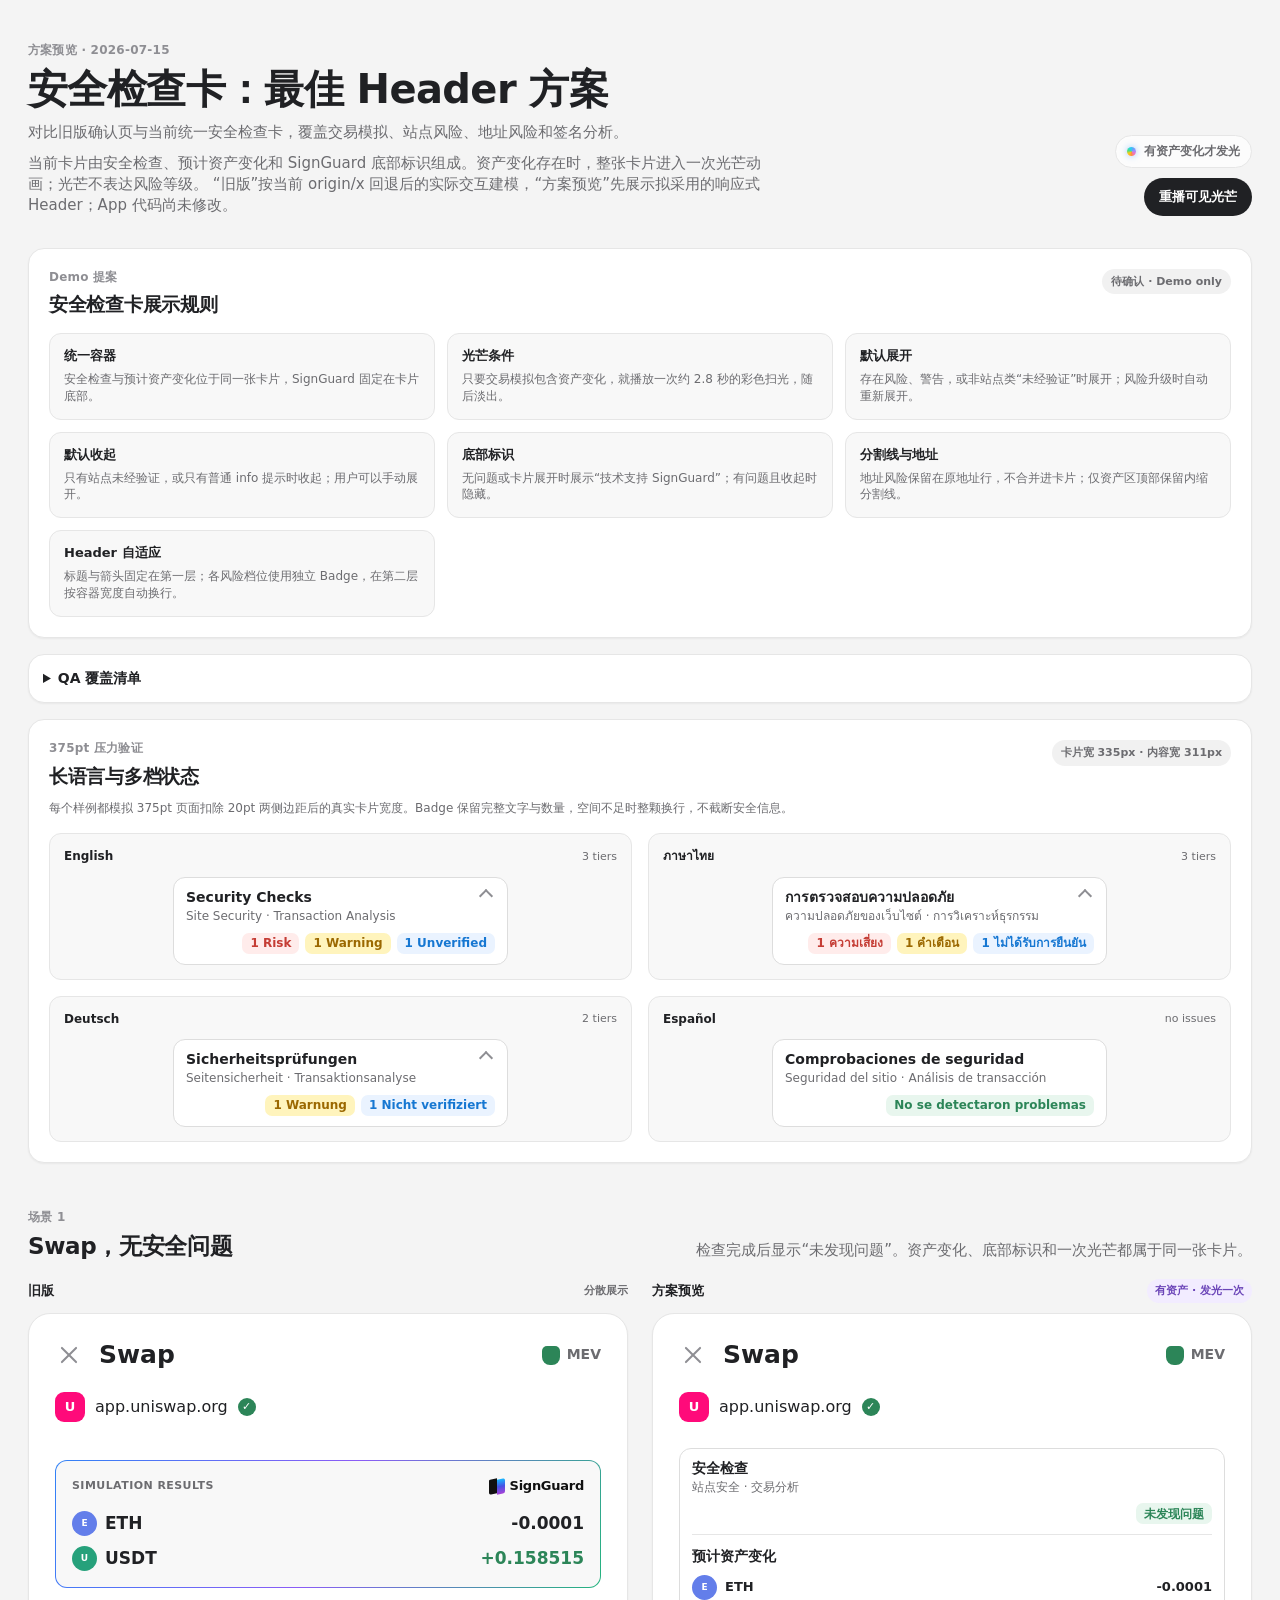
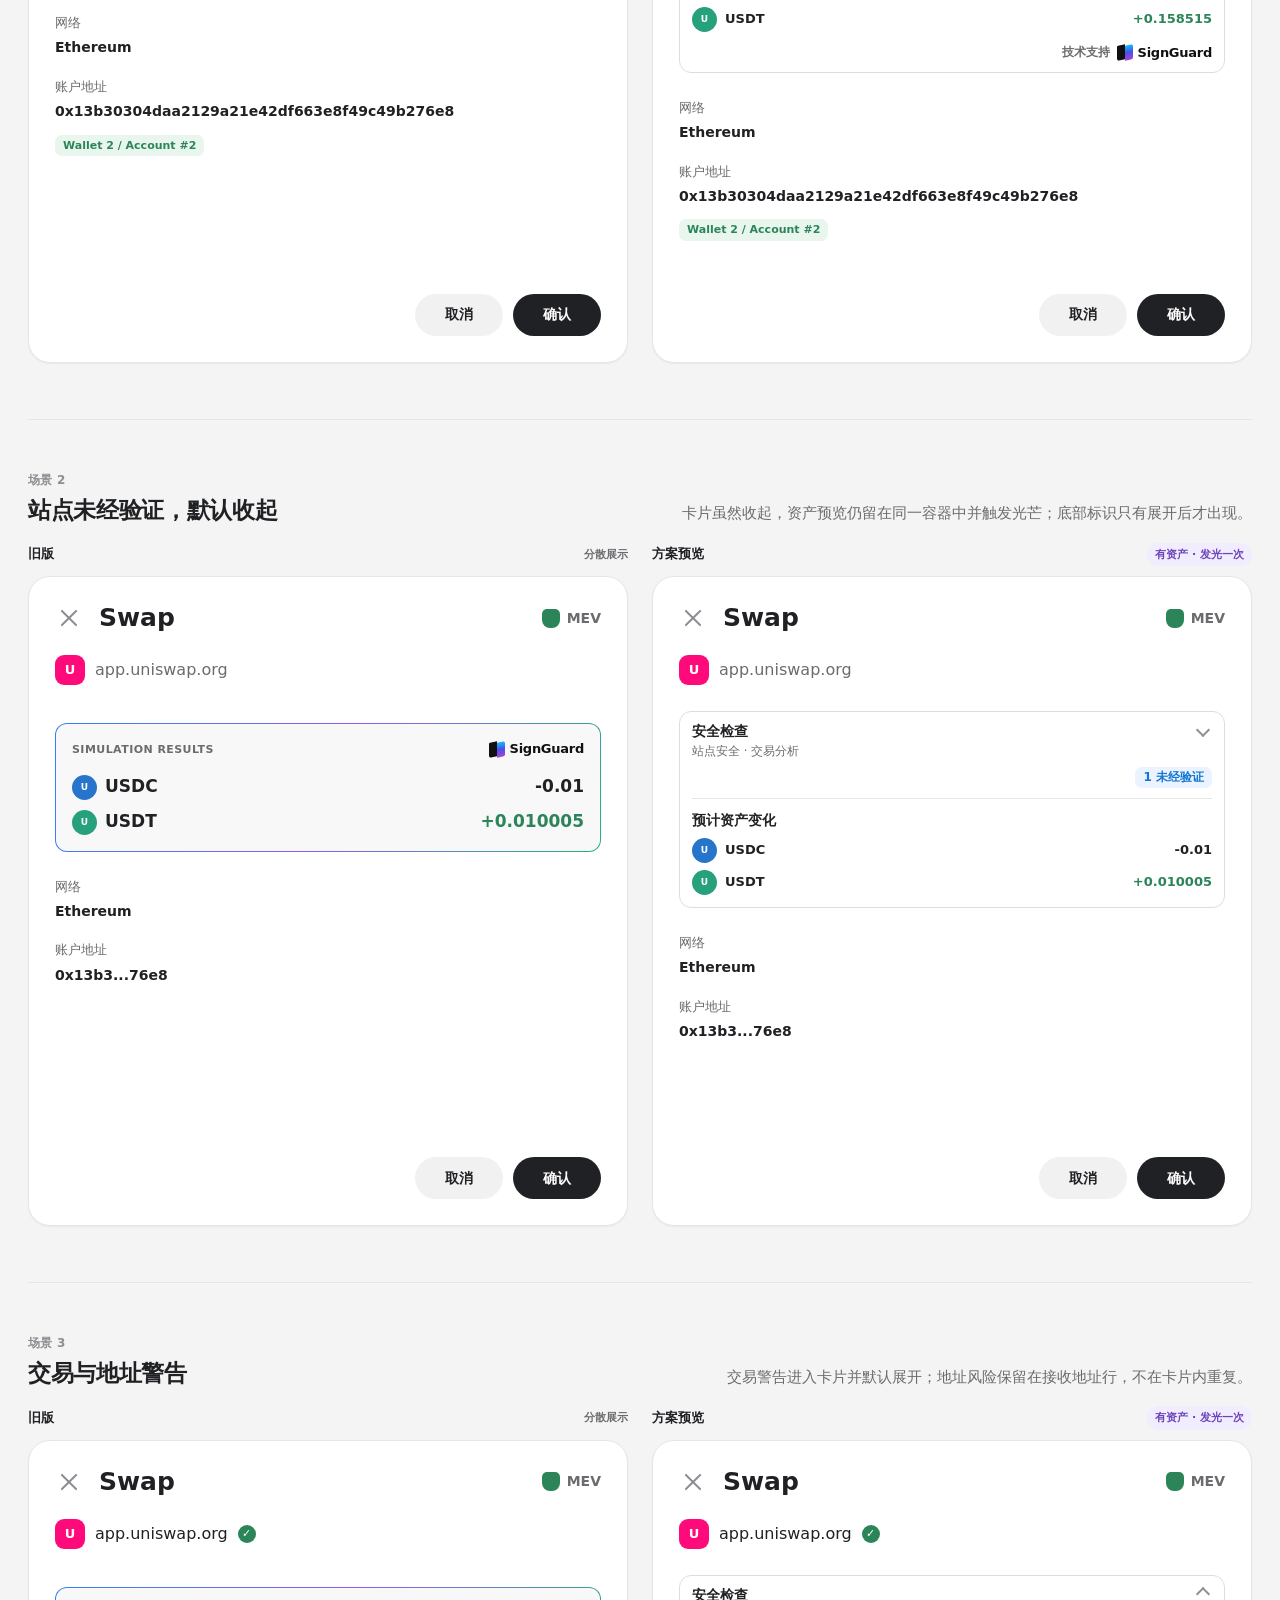
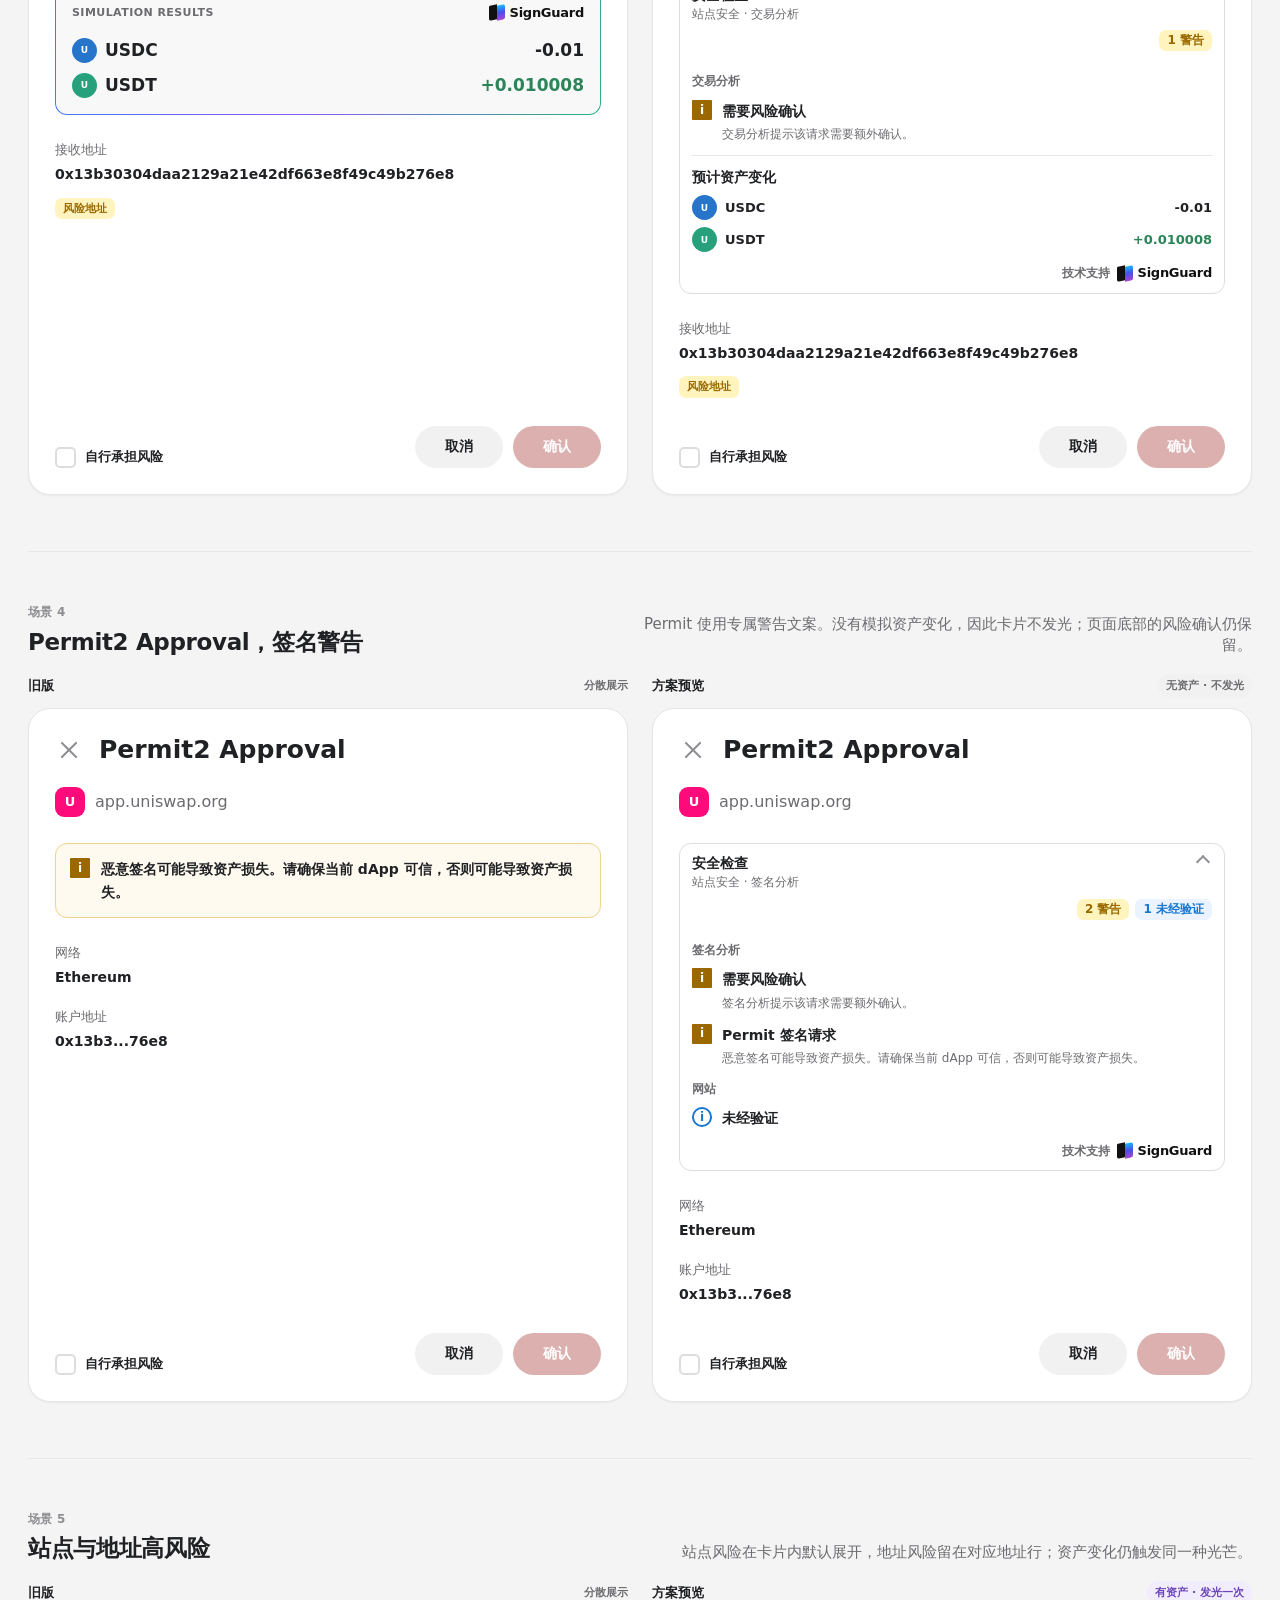
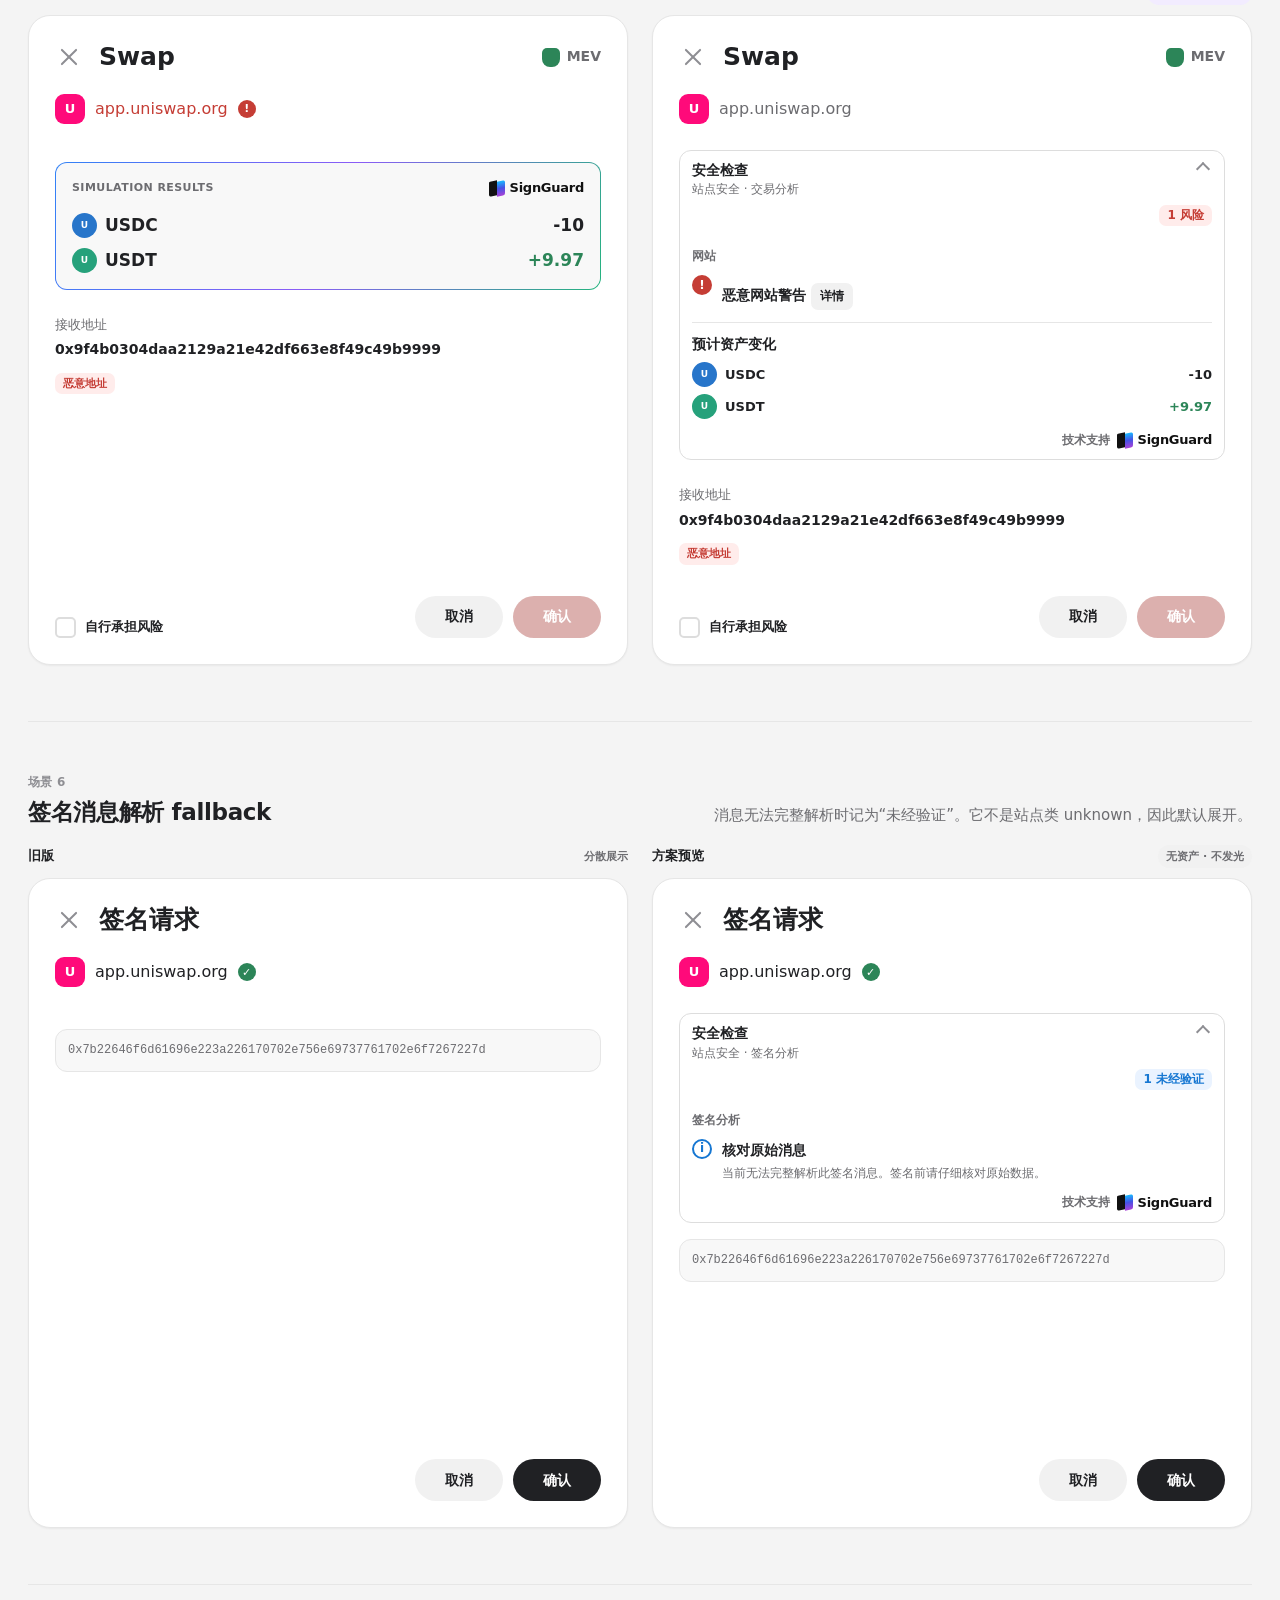
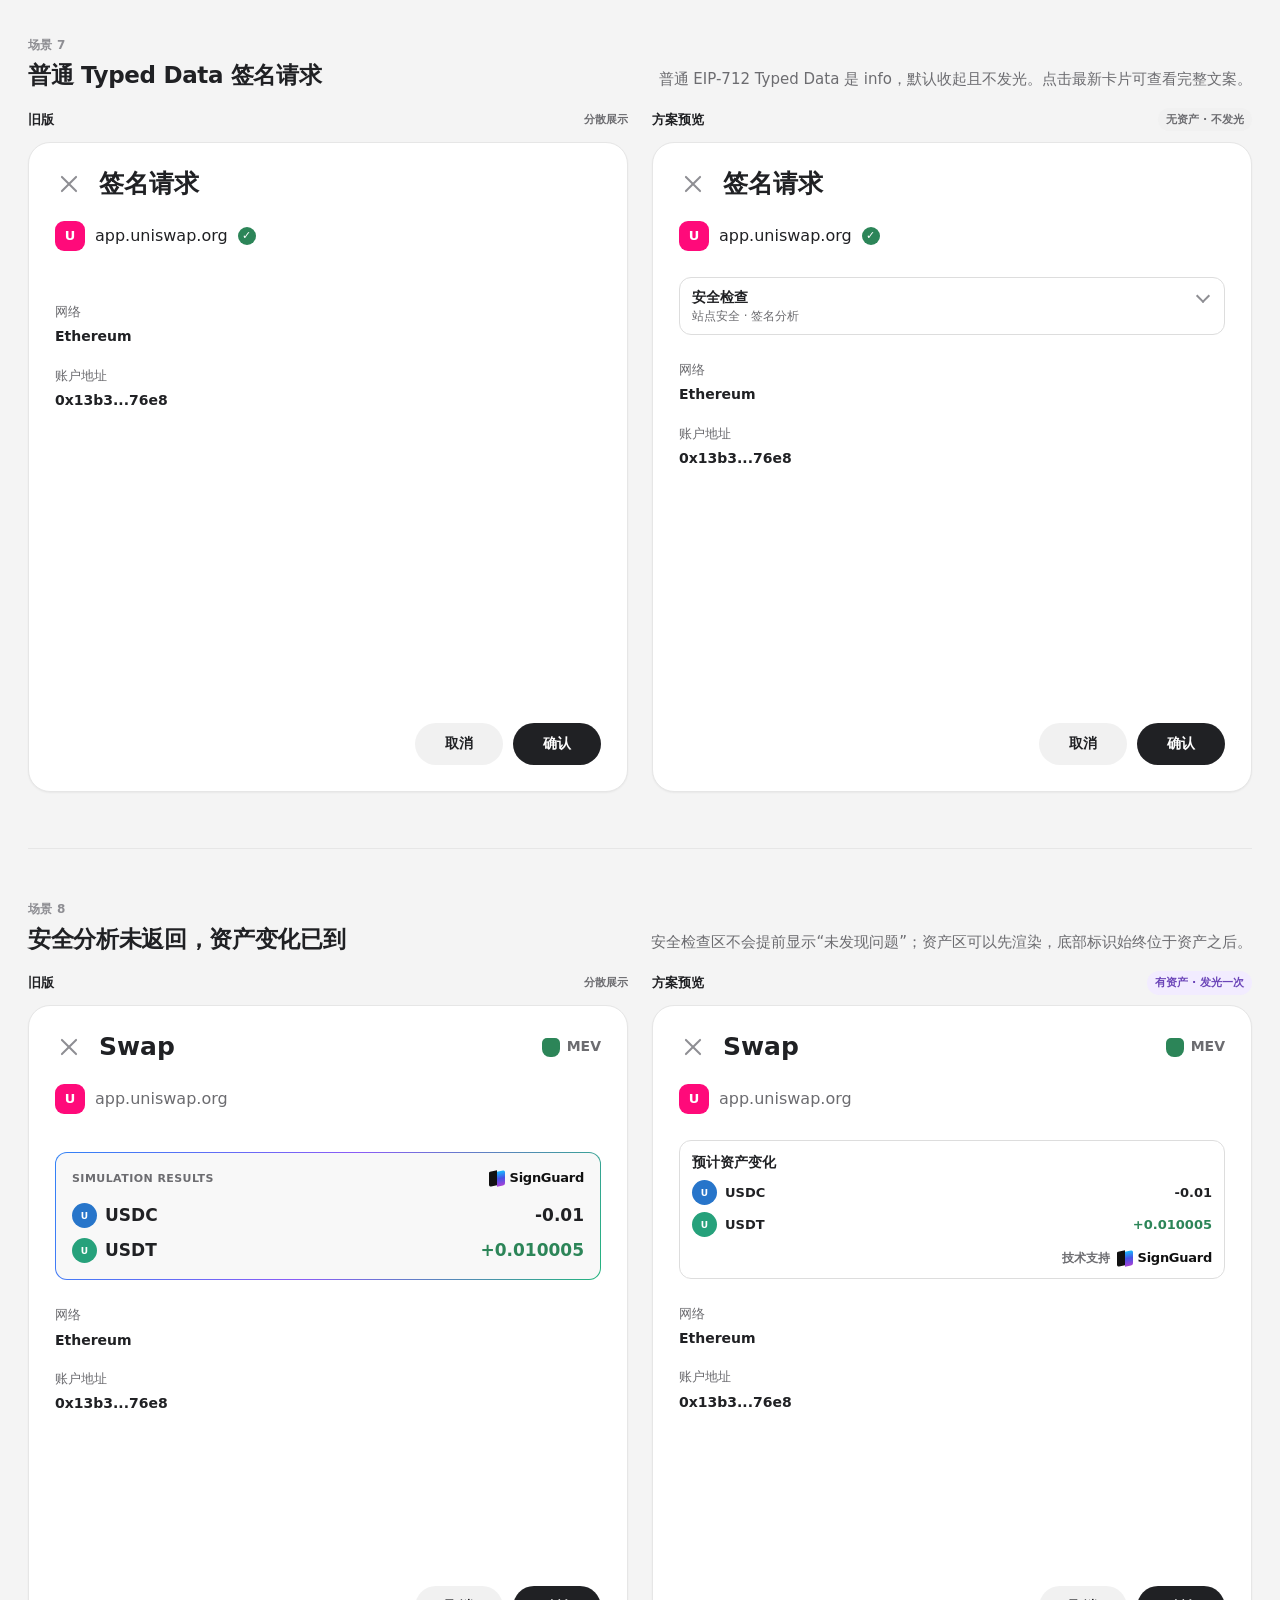
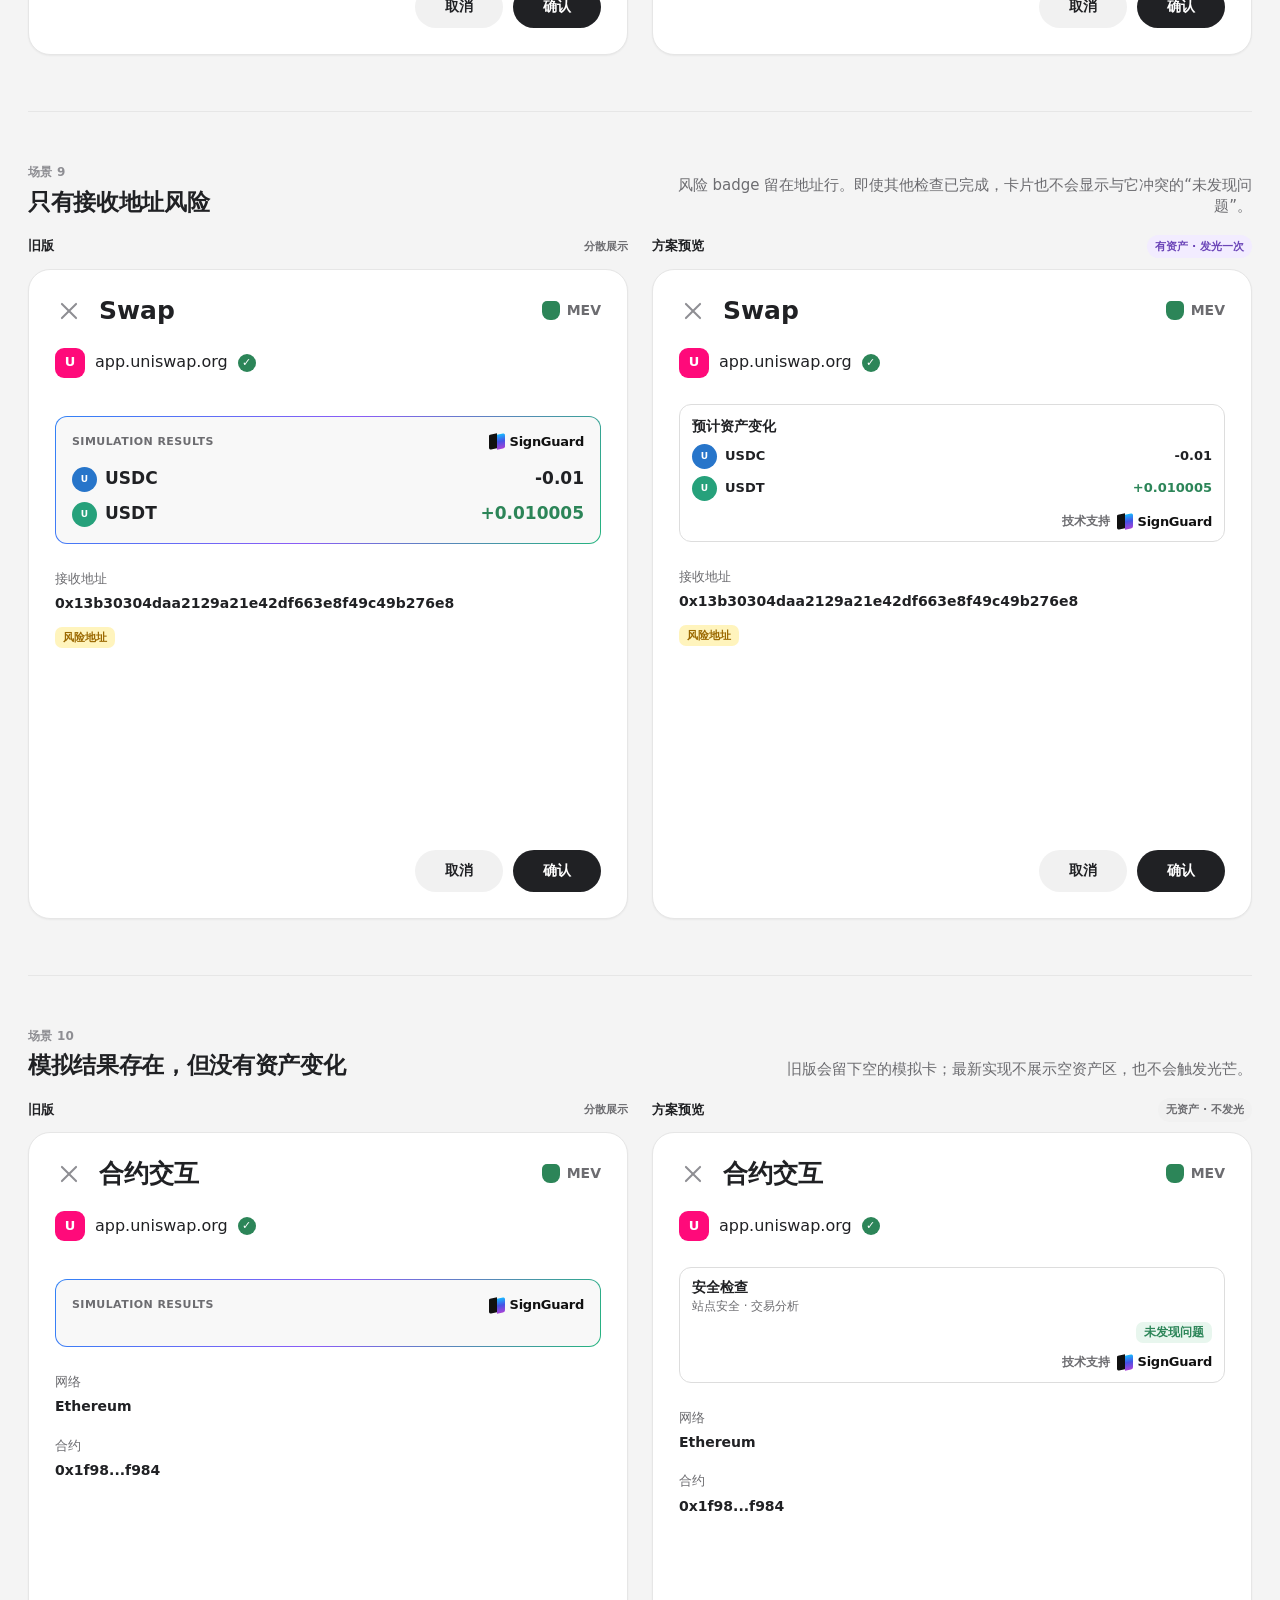
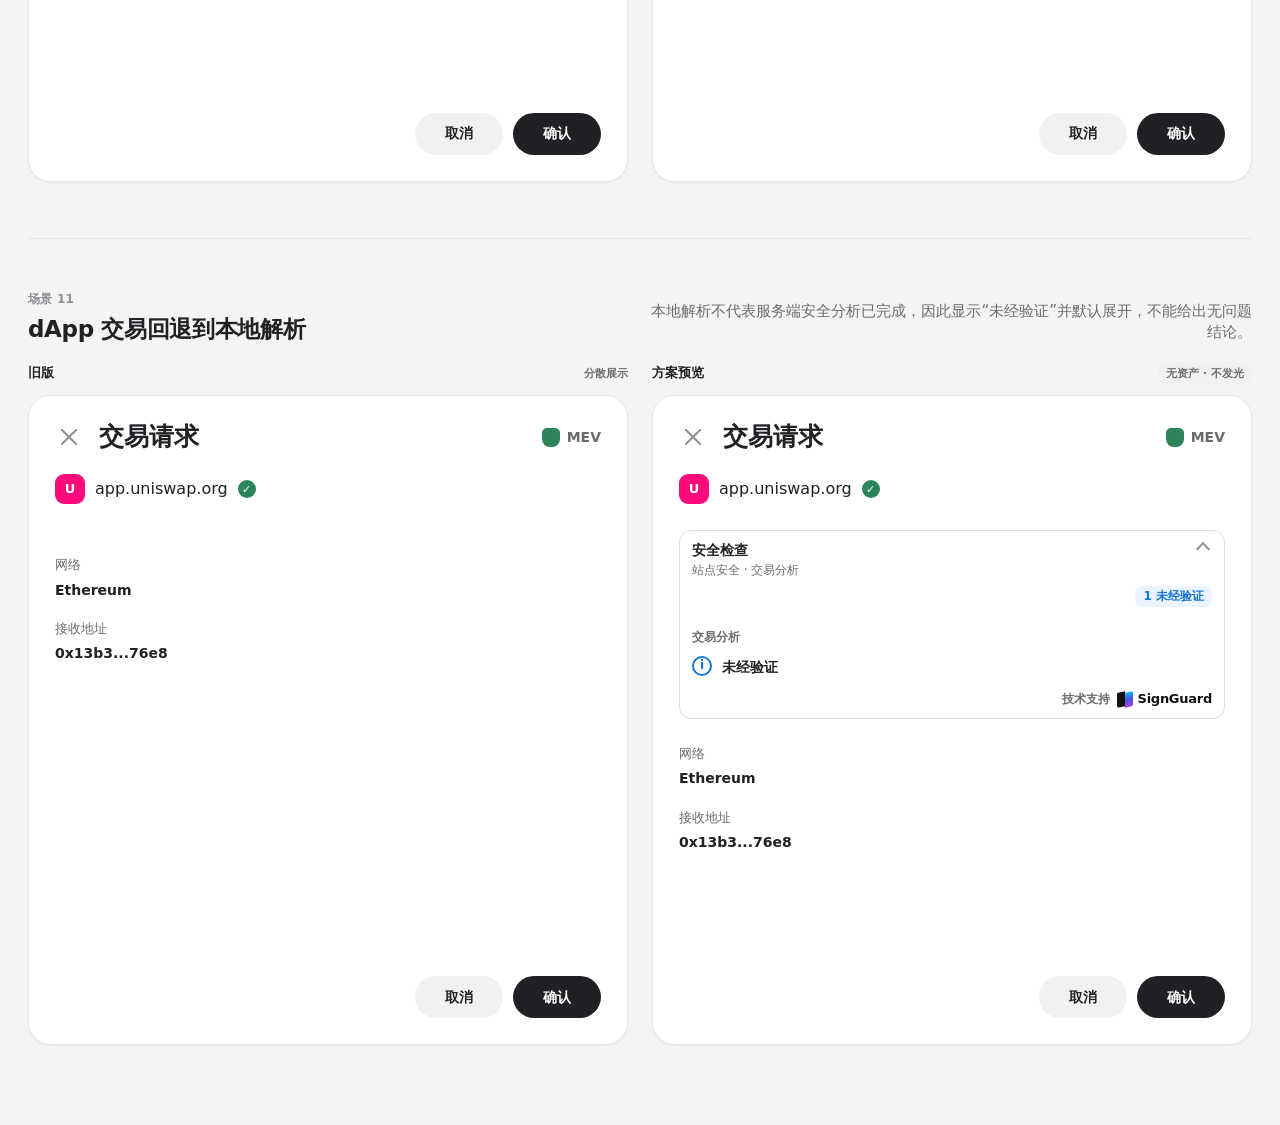
==== commit be375cda: "feat: preview responsive security check header" ====
--- a/index.html
+++ b/index.html
@@ -5,9 +5,9 @@
     <meta name="viewport" content="width=device-width, initial-scale=1" />
     <meta
       name="description"
-      content="OneKey 安全检查卡最新设计、展示规则与交易确认场景对照 Demo"
+      content="OneKey 安全检查卡响应式 Header 最佳方案与交易确认场景对照 Demo"
     />
-    <title>安全检查卡最新设计对照 Demo</title>
+    <title>安全检查卡最佳方案预览 Demo</title>
     <link rel="icon" href="data:," />
     <link rel="stylesheet" href="./security-check-card-confirmation-demo.css" />
   </head>
@@ -15,8 +15,8 @@
     <main class="page">
       <header class="page-header">
         <div class="page-header-copy">
-          <p class="kicker">QA 对照 · 2026-07-13</p>
-          <h1>安全检查卡：最新设计对照</h1>
+          <p class="kicker">方案预览 · 2026-07-15</p>
+          <h1>安全检查卡：最佳 Header 方案</h1>
           <p>
             对比旧版确认页与当前统一安全检查卡，覆盖交易模拟、站点风险、地址风险和签名分析。
           </p>
@@ -24,7 +24,8 @@
             当前卡片由安全检查、预计资产变化和 SignGuard
             底部标识组成。资产变化存在时，整张卡片进入一次光芒动画；光芒不表达风险等级。
             “旧版”按当前 origin/x
-            回退后的实际交互建模，“最新实现”按本地集成分支建模。
+            回退后的实际交互建模，“方案预览”先展示拟采用的响应式 Header；App
+            代码尚未修改。
           </p>
         </div>
         <div class="demo-actions" aria-label="Demo controls">
@@ -40,10 +41,10 @@
       <section class="rules" aria-labelledby="rules-title">
         <div class="section-heading">
           <div>
-            <p class="kicker">当前实现</p>
+            <p class="kicker">Demo 提案</p>
             <h2 id="rules-title">安全检查卡展示规则</h2>
           </div>
-          <span class="version-pill">以当前分支代码为准</span>
+          <span class="version-pill">待确认 · Demo only</span>
         </div>
         <div class="rule-grid">
           <article>
@@ -83,13 +84,21 @@
               地址风险保留在原地址行，不合并进卡片；仅资产区顶部保留内缩分割线。
             </p>
           </article>
+          <article>
+            <h3>Header 自适应</h3>
+            <p>
+              标题与箭头固定在第一层；各风险档位使用独立
+              Badge，在第二层按容器宽度自动换行。
+            </p>
+          </article>
         </div>
       </section>
 
       <details class="coverage-card">
         <summary>QA 覆盖清单</summary>
         <p>
-          状态摘要会同时保留风险、警告和未经验证计数；普通 info 不进入摘要计数。
+          状态摘要按风险、警告、未经验证拆成独立 Badge；普通 info
+          不进入摘要计数。
         </p>
         <div class="table-scroll">
           <div
@@ -184,6 +193,115 @@
           </div>
         </div>
       </details>
+
+      <section class="header-stress" aria-labelledby="header-stress-title">
+        <div class="section-heading">
+          <div>
+            <p class="kicker">375pt 压力验证</p>
+            <h2 id="header-stress-title">长语言与多档状态</h2>
+          </div>
+          <span class="version-pill">卡片宽 335px · 内容宽 311px</span>
+        </div>
+        <p class="header-stress-intro">
+          每个样例都模拟 375pt 页面扣除 20pt 两侧边距后的真实卡片宽度。Badge
+          保留完整文字与数量，空间不足时整颗换行，不截断安全信息。
+        </p>
+        <div class="header-stress-grid">
+          <article class="header-stress-case">
+            <div class="header-stress-label">
+              <strong>English</strong><span>3 tiers</span>
+            </div>
+            <div class="header-stress-phone">
+              <div class="security-card">
+                <div class="security-summary-row">
+                  <div class="security-header-main">
+                    <div class="security-title-copy">
+                      <h4>Security Checks</h4>
+                      <p>Site Security · Transaction Analysis</p>
+                    </div>
+                    <span class="chevron" aria-hidden="true"></span>
+                  </div>
+                  <div class="security-badge-row">
+                    <span class="badge critical">1 Risk</span>
+                    <span class="badge warning">1 Warning</span>
+                    <span class="badge info">1 Unverified</span>
+                  </div>
+                </div>
+              </div>
+            </div>
+          </article>
+
+          <article class="header-stress-case" lang="th">
+            <div class="header-stress-label">
+              <strong>ภาษาไทย</strong><span>3 tiers</span>
+            </div>
+            <div class="header-stress-phone">
+              <div class="security-card">
+                <div class="security-summary-row">
+                  <div class="security-header-main">
+                    <div class="security-title-copy">
+                      <h4>การตรวจสอบความปลอดภัย</h4>
+                      <p>ความปลอดภัยของเว็บไซต์ · การวิเคราะห์ธุรกรรม</p>
+                    </div>
+                    <span class="chevron" aria-hidden="true"></span>
+                  </div>
+                  <div class="security-badge-row">
+                    <span class="badge critical">1 ความเสี่ยง</span>
+                    <span class="badge warning">1 คำเตือน</span>
+                    <span class="badge info">1 ไม่ได้รับการยืนยัน</span>
+                  </div>
+                </div>
+              </div>
+            </div>
+          </article>
+
+          <article class="header-stress-case" lang="de">
+            <div class="header-stress-label">
+              <strong>Deutsch</strong><span>2 tiers</span>
+            </div>
+            <div class="header-stress-phone">
+              <div class="security-card">
+                <div class="security-summary-row">
+                  <div class="security-header-main">
+                    <div class="security-title-copy">
+                      <h4>Sicherheitsprüfungen</h4>
+                      <p>Seitensicherheit · Transaktionsanalyse</p>
+                    </div>
+                    <span class="chevron" aria-hidden="true"></span>
+                  </div>
+                  <div class="security-badge-row">
+                    <span class="badge warning">1 Warnung</span>
+                    <span class="badge info">1 Nicht verifiziert</span>
+                  </div>
+                </div>
+              </div>
+            </div>
+          </article>
+
+          <article class="header-stress-case" lang="es">
+            <div class="header-stress-label">
+              <strong>Español</strong><span>no issues</span>
+            </div>
+            <div class="header-stress-phone">
+              <div class="security-card">
+                <div class="security-summary-row no-issue-row">
+                  <div class="security-header-main">
+                    <div class="security-title-copy">
+                      <h4>Comprobaciones de seguridad</h4>
+                      <p>Seguridad del sitio · Análisis de transacción</p>
+                    </div>
+                  </div>
+                  <div class="security-badge-row">
+                    <span class="badge success"
+                      >No se detectaron problemas</span
+                    >
+                  </div>
+                </div>
+              </div>
+            </div>
+          </article>
+        </div>
+      </section>
 
       <div id="scenarios" class="scenario-list"></div>
     </main>
@@ -703,34 +821,44 @@
         return renderSheetShell(scenario, content, "legacy");
       }
 
-      function getSummary(findings) {
+      function getSummaryItems(findings) {
         const counts = {
           critical: findings.filter((item) => item.status === "critical")
             .length,
           warning: findings.filter((item) => item.status === "warning").length,
           unknown: findings.filter((item) => item.status === "unknown").length,
         };
-        const text = [
-          counts.critical ? `${counts.critical} 风险` : "",
-          counts.warning ? `${counts.warning} 警告` : "",
-          counts.unknown ? `${counts.unknown} 未经验证` : "",
-        ]
-          .filter(Boolean)
-          .join(" · ");
-        const highest = findings.reduce(
-          (status, item) =>
-            !status || statusWeight[item.status] > statusWeight[status]
-              ? item.status
-              : status,
-          "",
-        );
-        const badgeStatus =
-          highest === "critical"
-            ? "critical"
-            : highest === "warning"
-              ? "warning"
-              : "info";
-        return { text, badgeStatus };
+        return [
+          {
+            count: counts.critical,
+            badgeStatus: "critical",
+            label: "风险",
+          },
+          {
+            count: counts.warning,
+            badgeStatus: "warning",
+            label: "警告",
+          },
+          {
+            count: counts.unknown,
+            badgeStatus: "info",
+            label: "未经验证",
+          },
+        ].filter((item) => item.count > 0);
+      }
+
+      function renderSummaryBadges(summaryItems) {
+        if (!summaryItems.length) return "";
+        return `
+          <span class="security-badge-row">
+            ${summaryItems
+              .map(
+                (item) =>
+                  `<span class="badge ${item.badgeStatus}">${item.count} ${item.label}</span>`,
+              )
+              .join("")}
+          </span>
+        `;
       }
 
       function shouldExpand(findings) {
@@ -835,7 +963,7 @@
         const expanded = shouldExpand(findings);
         const collapsedClass =
           findings.length && !expanded ? " is-collapsed" : "";
-        const summary = getSummary(findings);
+        const summaryItems = getSummaryItems(findings);
         const bodyId = `${scenario.id}-security-body`;
         const hasAddressRisk = scenario.details.some(
           (detail) => detail.badge?.risk,
@@ -850,11 +978,15 @@
         if (shouldShowNoIssue) {
           securitySection = `
             <div class="security-summary-row no-issue-row">
-              <div class="security-title-copy">
-                <h4>安全检查</h4>
-                <p>${current.coverage}</p>
+              <div class="security-header-main">
+                <div class="security-title-copy">
+                  <h4>安全检查</h4>
+                  <p>${current.coverage}</p>
+                </div>
               </div>
-              <span class="badge success">未发现问题</span>
+              <div class="security-badge-row">
+                <span class="badge success">未发现问题</span>
+              </div>
             </div>
           `;
         } else if (findings.length) {
@@ -866,14 +998,14 @@
               aria-expanded="${expanded}"
               aria-controls="${bodyId}"
             >
-              <span class="security-title-copy">
-                <strong>安全检查</strong>
-                <small>${current.coverage}</small>
-              </span>
-              <span class="security-trigger-meta">
-                ${summary.text ? `<span class="badge ${summary.badgeStatus}" title="${summary.text}">${summary.text}</span>` : ""}
+              <span class="security-header-main">
+                <span class="security-title-copy">
+                  <strong>安全检查</strong>
+                  <small>${current.coverage}</small>
+                </span>
                 <span class="chevron" aria-hidden="true"></span>
               </span>
+              ${renderSummaryBadges(summaryItems)}
             </button>
             <div class="security-body" id="${bodyId}">
               ${renderFindingGroups(findings, scenario.kind)}
@@ -922,7 +1054,7 @@
               </article>
               <article class="compare-panel latest-panel">
                 <div class="compare-label">
-                  <span>最新实现</span>
+                  <span>方案预览</span>
                   <small class="behavior-chip ${glows ? "glow" : "plain"}">
                     ${glows ? "有资产 · 发光一次" : "无资产 · 不发光"}
                   </small>
--- a/security-check-card-confirmation-demo.css
+++ b/security-check-card-confirmation-demo.css
@@ -186,7 +186,8 @@
 }
 
 .rules,
-.coverage-card {
+.coverage-card,
+.header-stress {
   background: var(--surface);
   border: 1px solid var(--neutral-3);
   border-radius: 16px;
@@ -263,6 +264,53 @@
   margin: 8px 0 0;
   color: var(--text-subdued);
   font-size: 12px;
+}
+
+.header-stress {
+  margin-top: 16px;
+  padding: 20px;
+}
+
+.header-stress-intro {
+  max-width: 760px;
+  margin: 10px 0 0;
+  color: var(--text-subdued);
+  font-size: 12px;
+  line-height: 1.55;
+}
+
+.header-stress-grid {
+  display: grid;
+  grid-template-columns: repeat(2, minmax(0, 1fr));
+  gap: 16px;
+  margin-top: 16px;
+}
+
+.header-stress-case {
+  min-width: 0;
+  padding: 14px;
+  background: var(--surface-subdued);
+  border: 1px solid var(--neutral-3);
+  border-radius: 12px;
+}
+
+.header-stress-label {
+  display: flex;
+  align-items: center;
+  justify-content: space-between;
+  gap: 12px;
+  color: var(--text-subdued);
+  font-size: 11px;
+}
+
+.header-stress-label strong {
+  color: var(--text);
+  font-size: 12px;
+}
+
+.header-stress-phone {
+  width: min(335px, 100%);
+  margin: 12px auto 0;
 }
 
 .table-scroll {
@@ -821,14 +869,15 @@
 .security-summary-row,
 .security-trigger {
   display: flex;
-  align-items: center;
+  align-items: stretch;
   width: 100%;
-  gap: 12px;
+  flex-direction: column;
+  gap: 8px;
   padding: 10px 12px;
 }
 
 .security-trigger {
-  justify-content: space-between;
+  justify-content: flex-start;
   text-align: left;
   background: transparent;
   border: 0;
@@ -838,6 +887,14 @@
 
 .security-trigger:hover {
   background: var(--surface-subdued);
+}
+
+.security-header-main {
+  display: flex;
+  align-items: flex-start;
+  width: 100%;
+  min-width: 0;
+  gap: 8px;
 }
 
 .security-title-copy {
@@ -867,21 +924,24 @@
 .security-title-copy small {
   max-width: 100%;
   margin-top: 2px;
-  overflow: hidden;
+  overflow: visible;
   color: var(--text-subdued);
   font-size: 12px;
   font-weight: 400;
   line-height: 1.35;
-  text-overflow: ellipsis;
-  white-space: nowrap;
-}
-
-.security-trigger-meta {
+  overflow-wrap: anywhere;
+  text-overflow: clip;
+  white-space: normal;
+}
+
+.security-badge-row {
   display: flex;
   align-items: center;
   justify-content: flex-end;
-  gap: 8px;
-  flex: 0 0 auto;
+  width: 100%;
+  min-width: 0;
+  flex-wrap: wrap;
+  gap: 6px;
 }
 
 .badge,
@@ -937,9 +997,10 @@
 }
 
 .chevron {
+  flex: 0 0 auto;
   width: 10px;
   height: 10px;
-  margin: -3px 3px 0 2px;
+  margin: 3px 4px 0 2px;
   border-right: 2px solid var(--text-muted);
   border-bottom: 2px solid var(--text-muted);
   transform: rotate(225deg);
@@ -947,7 +1008,6 @@
 }
 
 .security-card.is-collapsed .chevron {
-  margin-top: 3px;
   transform: rotate(45deg);
 }
 
@@ -1275,6 +1335,10 @@
     grid-template-columns: 1fr;
   }
 
+  .header-stress-grid {
+    grid-template-columns: 1fr;
+  }
+
   .scenario-list {
     margin-top: 36px;
   }
@@ -1324,17 +1388,18 @@
     gap: 5px;
   }
 
-  .security-trigger,
-  .security-summary-row {
-    align-items: flex-start;
-  }
-
-  .security-trigger-meta {
-    max-width: 48%;
-  }
-
-  .security-trigger-meta .badge {
-    overflow: hidden;
-    text-overflow: ellipsis;
-  }
-}
+  .header-stress {
+    padding: 14px 5px;
+  }
+
+  .header-stress-case {
+    padding: 14px 0;
+    background: transparent;
+    border: 0;
+    border-radius: 0;
+  }
+
+  .header-stress-case + .header-stress-case {
+    border-top: 1px solid var(--neutral-3);
+  }
+}
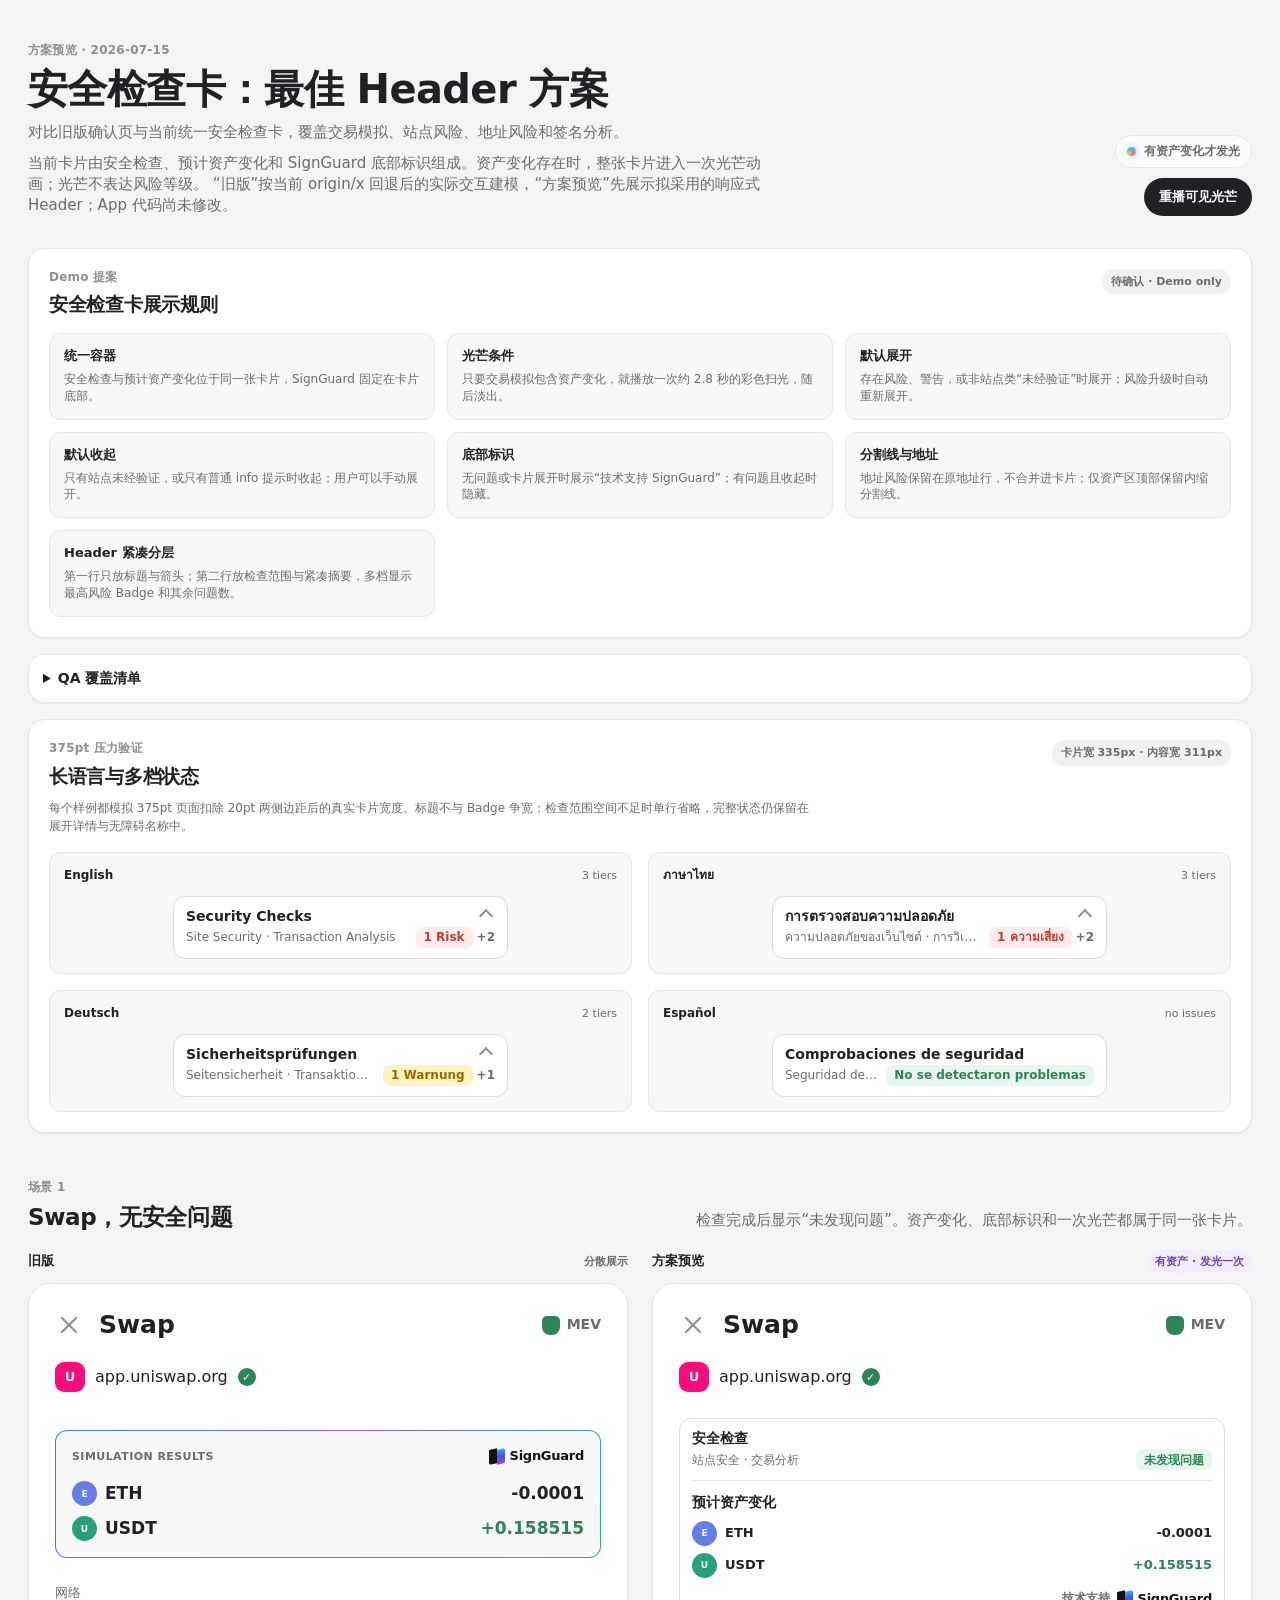
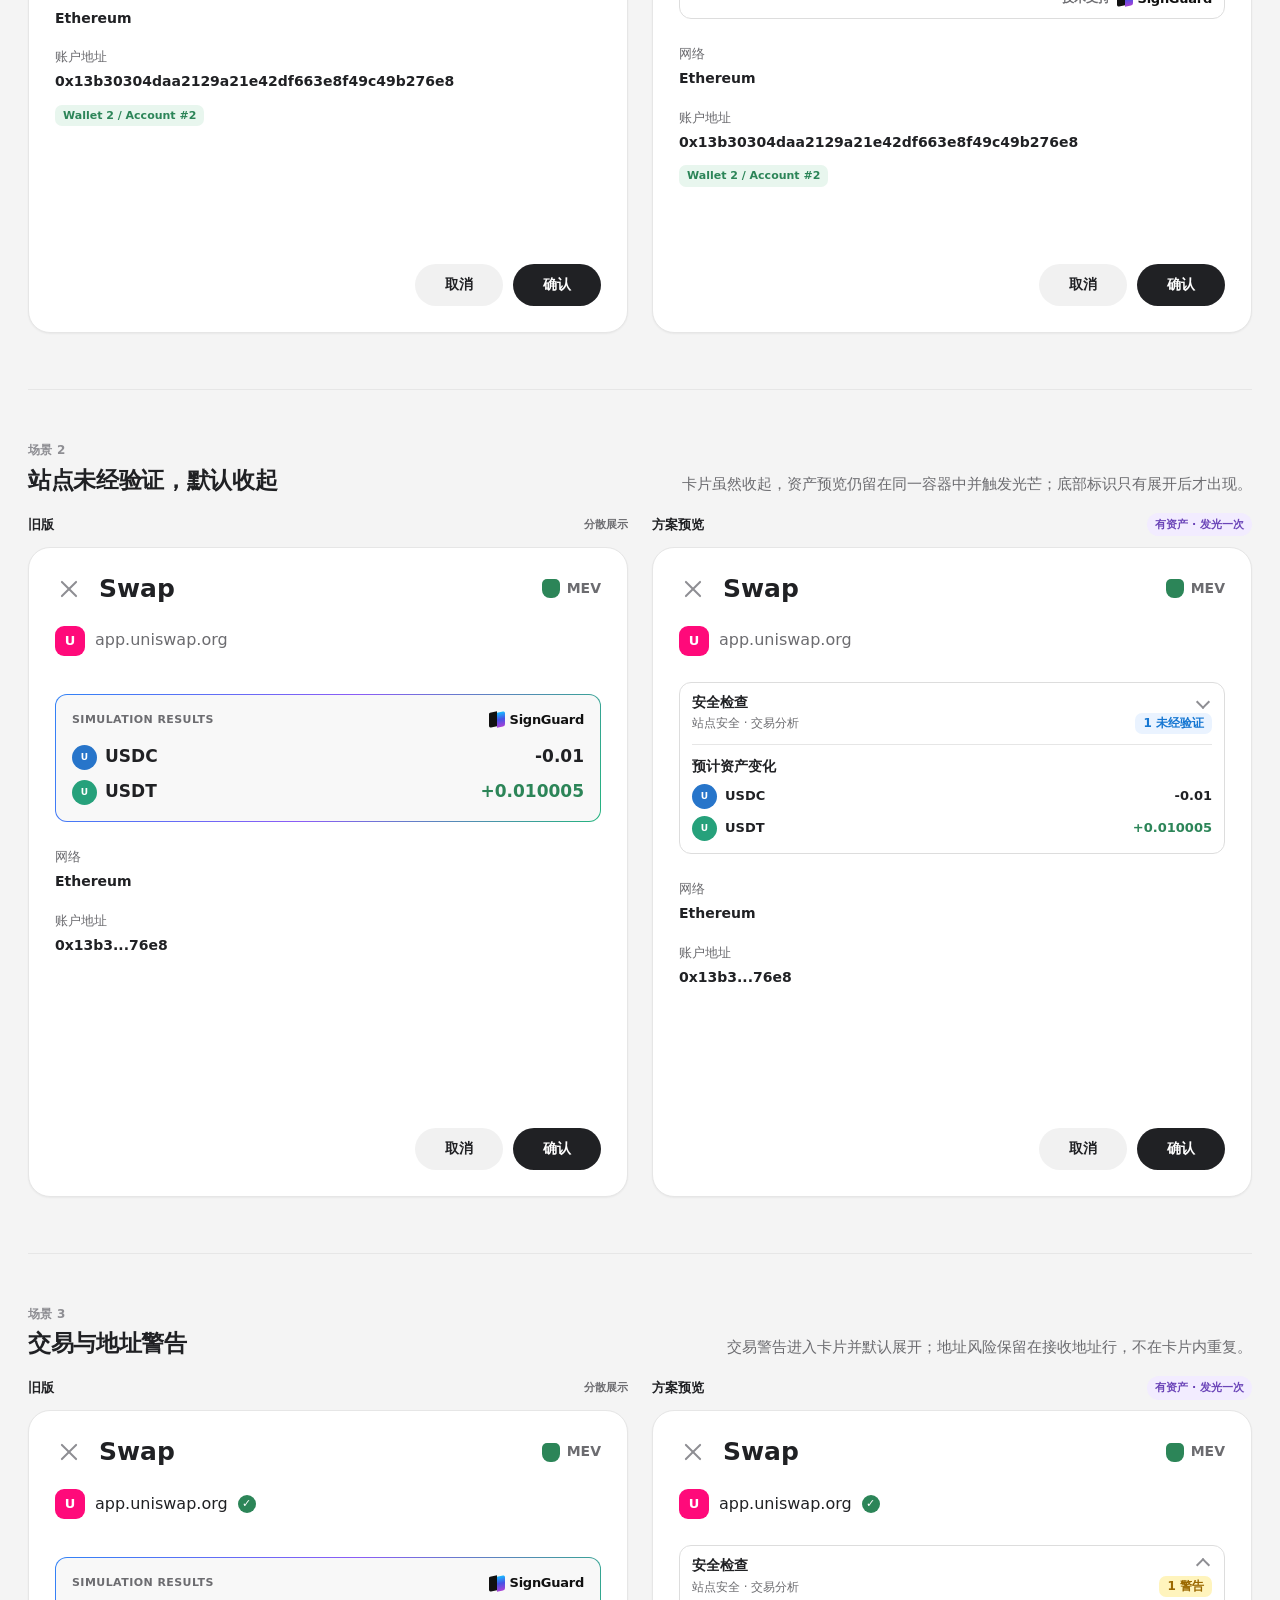
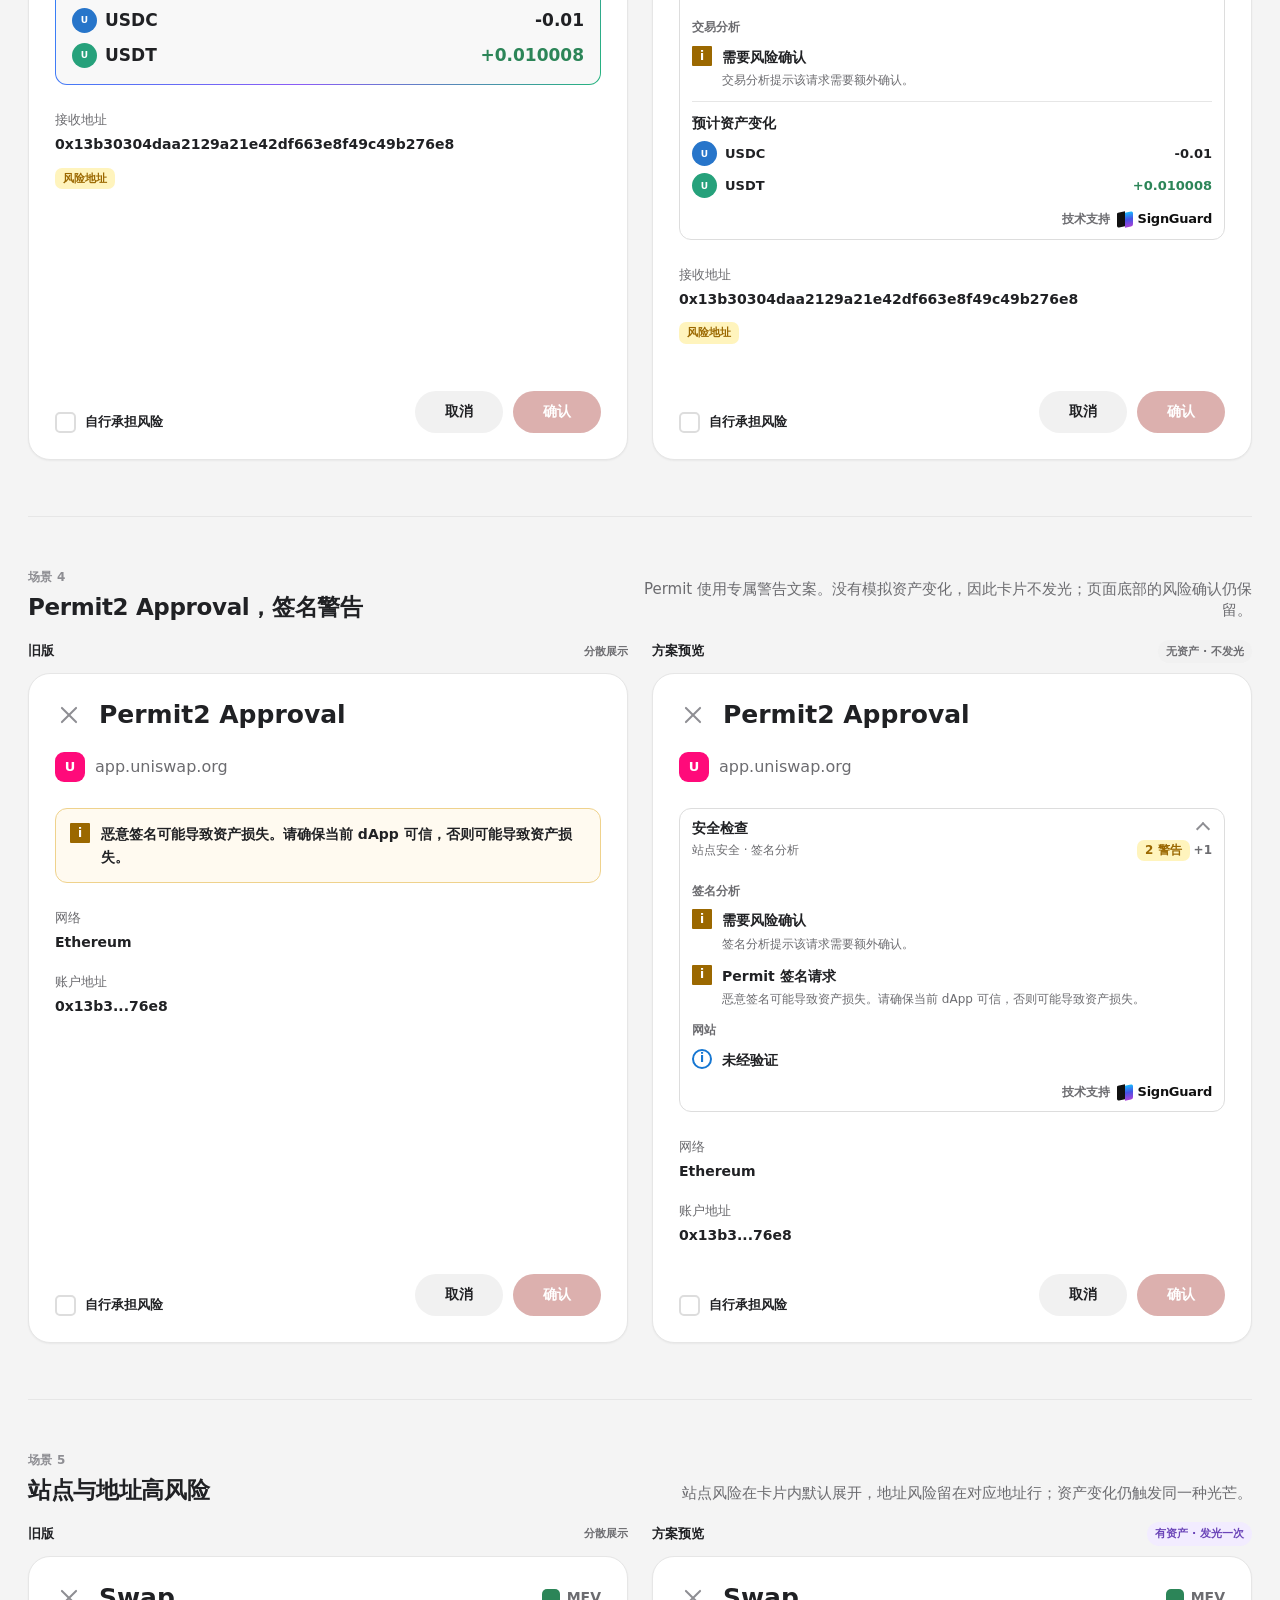
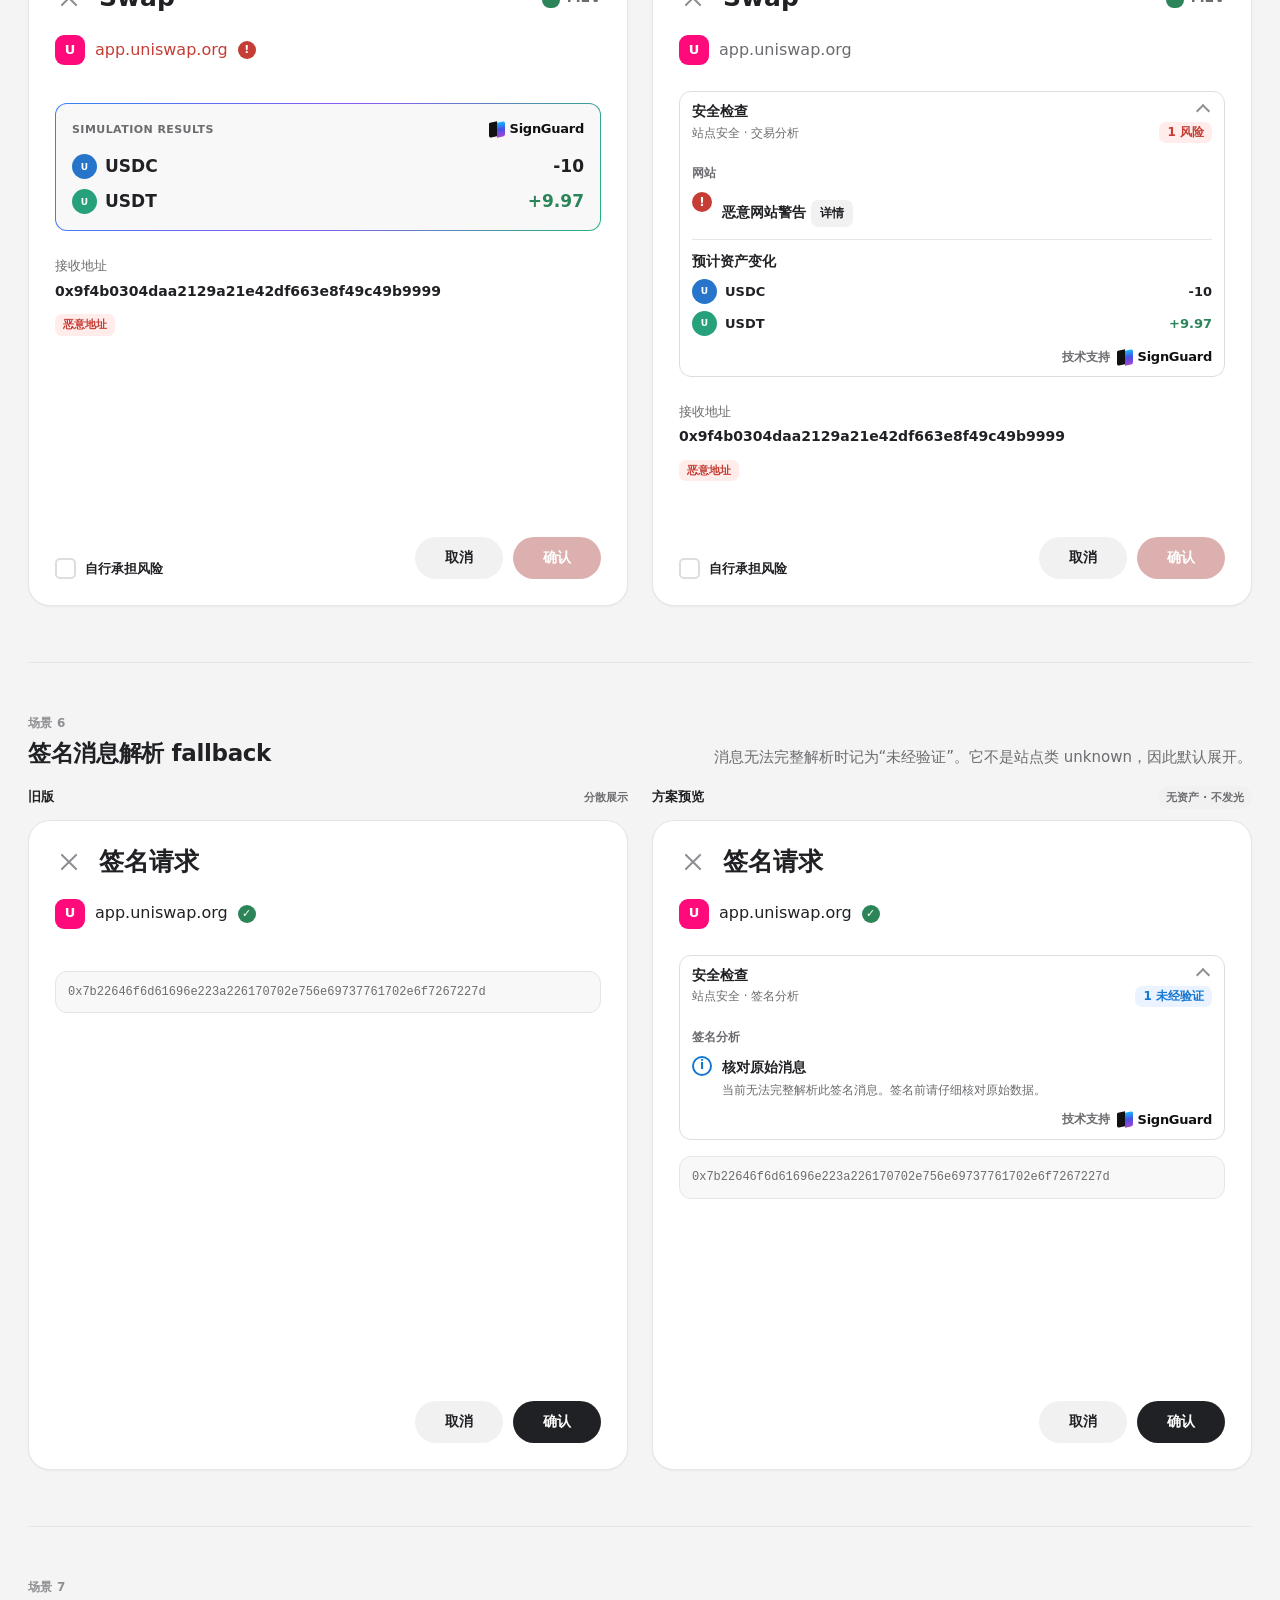
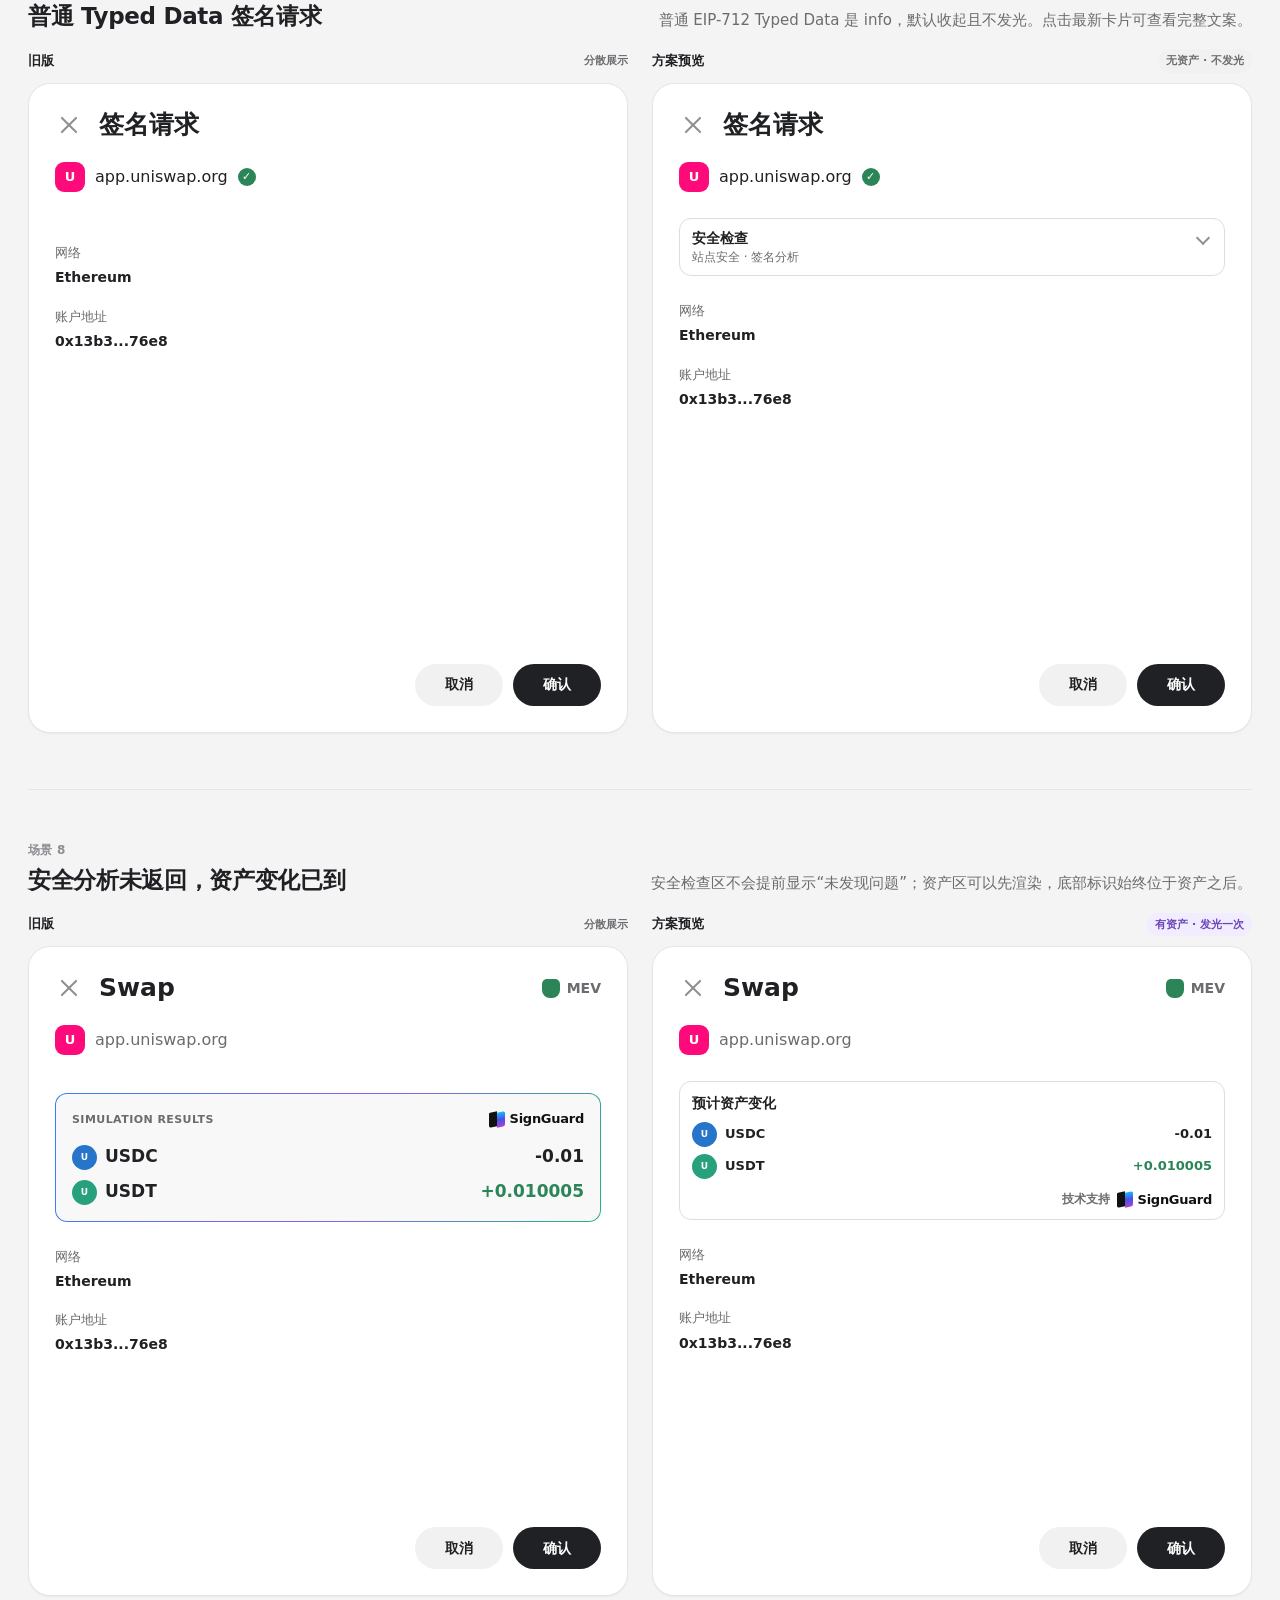
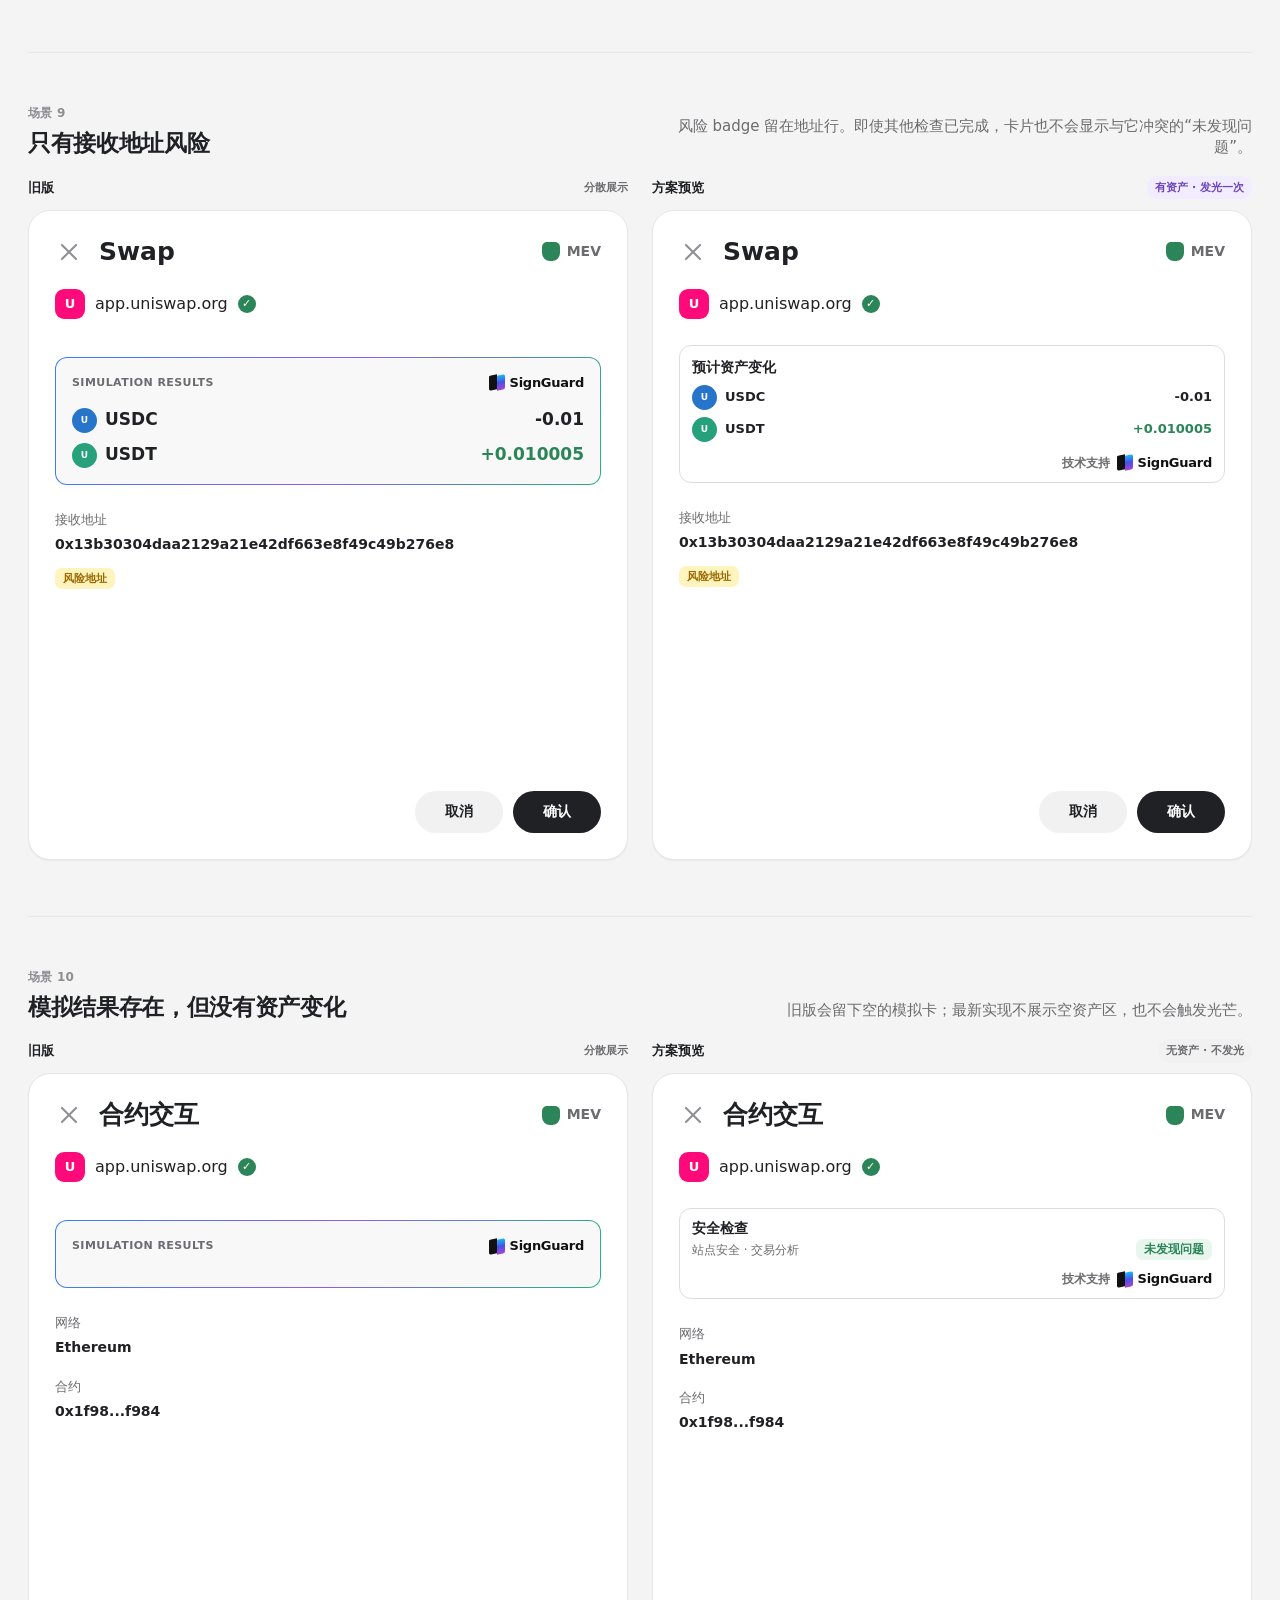
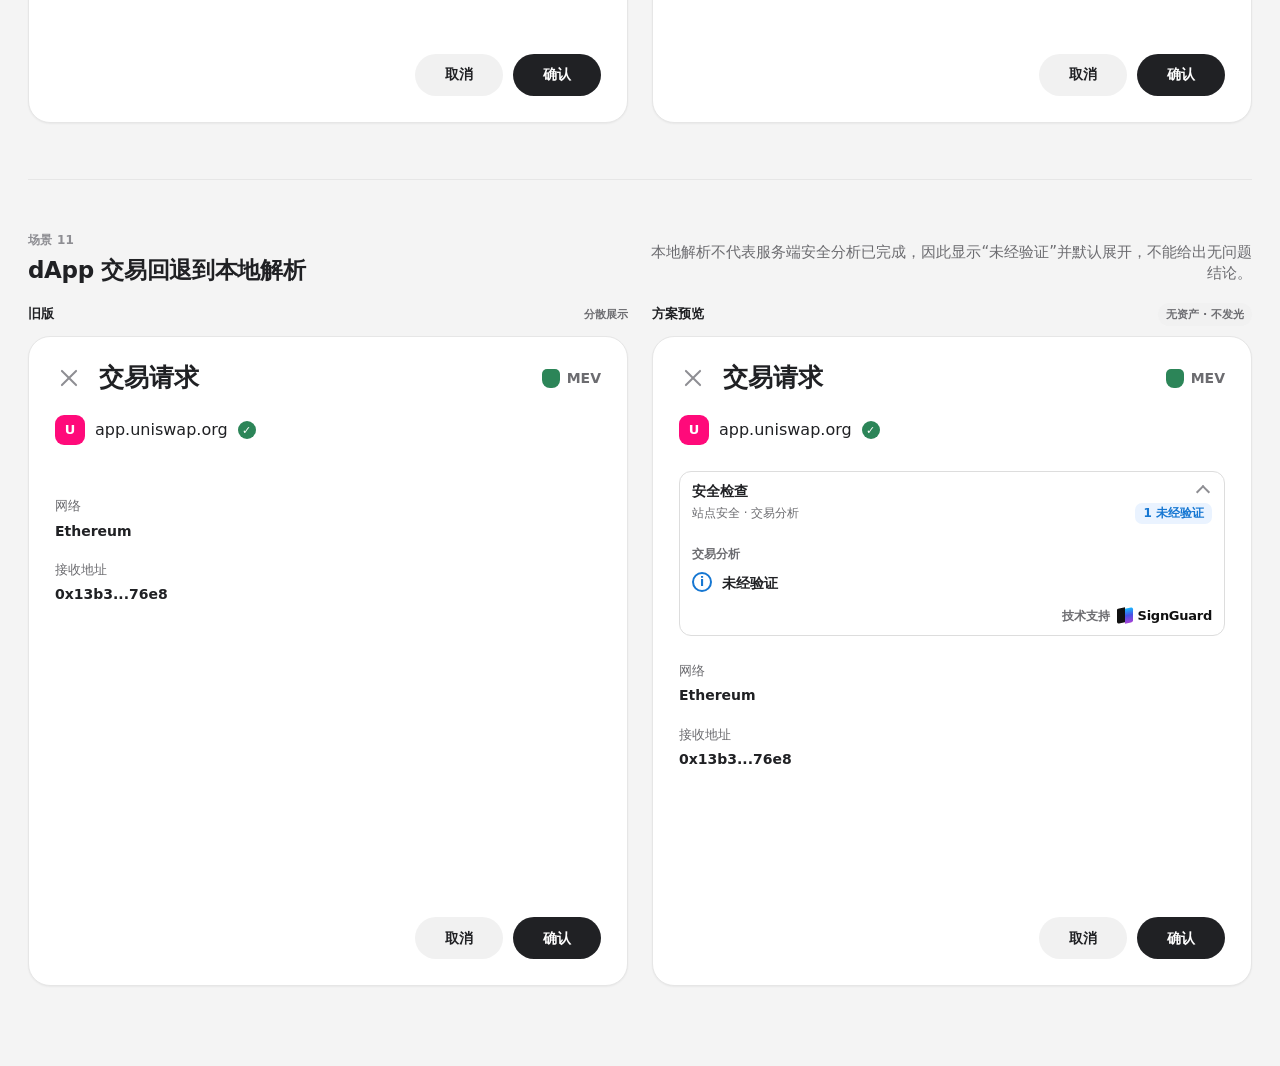
==== commit 7819a201: "feat: compact security check header summary" ====
--- a/index.html
+++ b/index.html
@@ -85,10 +85,10 @@
             </p>
           </article>
           <article>
-            <h3>Header 自适应</h3>
+            <h3>Header 紧凑分层</h3>
             <p>
-              标题与箭头固定在第一层；各风险档位使用独立
-              Badge，在第二层按容器宽度自动换行。
+              第一行只放标题与箭头；第二行放检查范围与紧凑摘要，多档显示最高风险
+              Badge 和其余问题数。
             </p>
           </article>
         </div>
@@ -97,8 +97,8 @@
       <details class="coverage-card">
         <summary>QA 覆盖清单</summary>
         <p>
-          状态摘要按风险、警告、未经验证拆成独立 Badge；普通 info
-          不进入摘要计数。
+          单档显示完整状态 Badge；多档显示最高风险 Badge 和 +N，N
+          为其余风险、警告、未经验证 finding 总数。普通 info 不进入摘要计数。
         </p>
         <div class="table-scroll">
           <div
@@ -203,8 +203,9 @@
           <span class="version-pill">卡片宽 335px · 内容宽 311px</span>
         </div>
         <p class="header-stress-intro">
-          每个样例都模拟 375pt 页面扣除 20pt 两侧边距后的真实卡片宽度。Badge
-          保留完整文字与数量，空间不足时整颗换行，不截断安全信息。
+          每个样例都模拟 375pt 页面扣除 20pt 两侧边距后的真实卡片宽度。标题不与
+          Badge
+          争宽；检查范围空间不足时单行省略，完整状态仍保留在展开详情与无障碍名称中。
         </p>
         <div class="header-stress-grid">
           <article class="header-stress-case">
@@ -214,17 +215,16 @@
             <div class="header-stress-phone">
               <div class="security-card">
                 <div class="security-summary-row">
-                  <div class="security-header-main">
-                    <div class="security-title-copy">
-                      <h4>Security Checks</h4>
-                      <p>Site Security · Transaction Analysis</p>
-                    </div>
+                  <div class="security-title-row">
+                    <h4>Security Checks</h4>
                     <span class="chevron" aria-hidden="true"></span>
                   </div>
-                  <div class="security-badge-row">
-                    <span class="badge critical">1 Risk</span>
-                    <span class="badge warning">1 Warning</span>
-                    <span class="badge info">1 Unverified</span>
+                  <div class="security-meta-row">
+                    <p>Site Security · Transaction Analysis</p>
+                    <span class="security-compact-summary">
+                      <span class="badge critical">1 Risk</span>
+                      <span class="security-summary-more">+2</span>
+                    </span>
                   </div>
                 </div>
               </div>
@@ -238,17 +238,16 @@
             <div class="header-stress-phone">
               <div class="security-card">
                 <div class="security-summary-row">
-                  <div class="security-header-main">
-                    <div class="security-title-copy">
-                      <h4>การตรวจสอบความปลอดภัย</h4>
-                      <p>ความปลอดภัยของเว็บไซต์ · การวิเคราะห์ธุรกรรม</p>
-                    </div>
+                  <div class="security-title-row">
+                    <h4>การตรวจสอบความปลอดภัย</h4>
                     <span class="chevron" aria-hidden="true"></span>
                   </div>
-                  <div class="security-badge-row">
-                    <span class="badge critical">1 ความเสี่ยง</span>
-                    <span class="badge warning">1 คำเตือน</span>
-                    <span class="badge info">1 ไม่ได้รับการยืนยัน</span>
+                  <div class="security-meta-row">
+                    <p>ความปลอดภัยของเว็บไซต์ · การวิเคราะห์ธุรกรรม</p>
+                    <span class="security-compact-summary">
+                      <span class="badge critical">1 ความเสี่ยง</span>
+                      <span class="security-summary-more">+2</span>
+                    </span>
                   </div>
                 </div>
               </div>
@@ -262,16 +261,16 @@
             <div class="header-stress-phone">
               <div class="security-card">
                 <div class="security-summary-row">
-                  <div class="security-header-main">
-                    <div class="security-title-copy">
-                      <h4>Sicherheitsprüfungen</h4>
-                      <p>Seitensicherheit · Transaktionsanalyse</p>
-                    </div>
+                  <div class="security-title-row">
+                    <h4>Sicherheitsprüfungen</h4>
                     <span class="chevron" aria-hidden="true"></span>
                   </div>
-                  <div class="security-badge-row">
-                    <span class="badge warning">1 Warnung</span>
-                    <span class="badge info">1 Nicht verifiziert</span>
+                  <div class="security-meta-row">
+                    <p>Seitensicherheit · Transaktionsanalyse</p>
+                    <span class="security-compact-summary">
+                      <span class="badge warning">1 Warnung</span>
+                      <span class="security-summary-more">+1</span>
+                    </span>
                   </div>
                 </div>
               </div>
@@ -285,16 +284,16 @@
             <div class="header-stress-phone">
               <div class="security-card">
                 <div class="security-summary-row no-issue-row">
-                  <div class="security-header-main">
-                    <div class="security-title-copy">
-                      <h4>Comprobaciones de seguridad</h4>
-                      <p>Seguridad del sitio · Análisis de transacción</p>
-                    </div>
+                  <div class="security-title-row">
+                    <h4>Comprobaciones de seguridad</h4>
                   </div>
-                  <div class="security-badge-row">
-                    <span class="badge success"
-                      >No se detectaron problemas</span
-                    >
+                  <div class="security-meta-row">
+                    <p>Seguridad del sitio · Análisis de transacción</p>
+                    <span class="security-compact-summary">
+                      <span class="badge success"
+                        >No se detectaron problemas</span
+                      >
+                    </span>
                   </div>
                 </div>
               </div>
@@ -847,18 +846,25 @@
         ].filter((item) => item.count > 0);
       }
 
-      function renderSummaryBadges(summaryItems) {
+      function renderCompactSummary(summaryItems) {
         if (!summaryItems.length) return "";
-        return `
-          <span class="security-badge-row">
-            ${summaryItems
-              .map(
-                (item) =>
-                  `<span class="badge ${item.badgeStatus}">${item.count} ${item.label}</span>`,
-              )
-              .join("")}
+        const [primaryItem, ...remainingItems] = summaryItems;
+        const remainingFindingCount = remainingItems.reduce(
+          (total, item) => total + item.count,
+          0,
+        );
+        return `
+          <span class="security-compact-summary">
+            <span class="badge ${primaryItem.badgeStatus}">${primaryItem.count} ${primaryItem.label}</span>
+            ${remainingFindingCount ? `<span class="security-summary-more">+${remainingFindingCount}</span>` : ""}
           </span>
         `;
+      }
+
+      function getSummaryAccessibilityLabel(summaryItems) {
+        return summaryItems
+          .map((item) => `${item.count} ${item.label}`)
+          .join("，");
       }
 
       function shouldExpand(findings) {
@@ -978,18 +984,19 @@
         if (shouldShowNoIssue) {
           securitySection = `
             <div class="security-summary-row no-issue-row">
-              <div class="security-header-main">
-                <div class="security-title-copy">
-                  <h4>安全检查</h4>
-                  <p>${current.coverage}</p>
-                </div>
+              <div class="security-title-row">
+                <h4>安全检查</h4>
               </div>
-              <div class="security-badge-row">
-                <span class="badge success">未发现问题</span>
+              <div class="security-meta-row">
+                <p>${current.coverage}</p>
+                <span class="security-compact-summary">
+                  <span class="badge success">未发现问题</span>
+                </span>
               </div>
             </div>
           `;
         } else if (findings.length) {
+          const fullSummaryLabel = getSummaryAccessibilityLabel(summaryItems);
           securitySection = `
             <button
               class="security-trigger"
@@ -997,15 +1004,16 @@
               data-security-toggle
               aria-expanded="${expanded}"
               aria-controls="${bodyId}"
+              aria-label="安全检查，${current.coverage}${fullSummaryLabel ? `，${fullSummaryLabel}` : ""}"
             >
-              <span class="security-header-main">
-                <span class="security-title-copy">
-                  <strong>安全检查</strong>
-                  <small>${current.coverage}</small>
-                </span>
+              <span class="security-title-row">
+                <strong>安全检查</strong>
                 <span class="chevron" aria-hidden="true"></span>
               </span>
-              ${renderSummaryBadges(summaryItems)}
+              <span class="security-meta-row">
+                ${current.coverage ? `<small>${current.coverage}</small>` : ""}
+                ${renderCompactSummary(summaryItems)}
+              </span>
             </button>
             <div class="security-body" id="${bodyId}">
               ${renderFindingGroups(findings, scenario.kind)}
--- a/security-check-card-confirmation-demo.css
+++ b/security-check-card-confirmation-demo.css
@@ -872,7 +872,7 @@
   align-items: stretch;
   width: 100%;
   flex-direction: column;
-  gap: 8px;
+  gap: 2px;
   padding: 10px 12px;
 }
 
@@ -889,30 +889,33 @@
   background: var(--surface-subdued);
 }
 
-.security-header-main {
-  display: flex;
-  align-items: flex-start;
+.security-title-row,
+.security-meta-row {
+  display: flex;
+  align-items: center;
   width: 100%;
   min-width: 0;
   gap: 8px;
 }
 
-.security-title-copy {
-  display: flex;
+.security-title-row h4,
+.security-title-row > strong,
+.security-meta-row p,
+.security-meta-row small {
   flex: 1;
   min-width: 0;
-  flex-direction: column;
-  align-items: flex-start;
-}
-
-.security-title-copy h4,
-.security-title-copy p,
+  margin: 0;
+  overflow: hidden;
+  text-overflow: ellipsis;
+  white-space: nowrap;
+}
+
 .asset-preview h4 {
   margin: 0;
 }
 
-.security-title-copy h4,
-.security-title-copy > strong,
+.security-title-row h4,
+.security-title-row > strong,
 .asset-preview h4 {
   color: var(--text);
   font-size: 14px;
@@ -920,28 +923,29 @@
   line-height: 1.3;
 }
 
-.security-title-copy p,
-.security-title-copy small {
-  max-width: 100%;
-  margin-top: 2px;
-  overflow: visible;
+.security-meta-row p,
+.security-meta-row small {
   color: var(--text-subdued);
   font-size: 12px;
   font-weight: 400;
   line-height: 1.35;
-  overflow-wrap: anywhere;
-  text-overflow: clip;
-  white-space: normal;
-}
-
-.security-badge-row {
+}
+
+.security-compact-summary {
   display: flex;
   align-items: center;
-  justify-content: flex-end;
-  width: 100%;
-  min-width: 0;
-  flex-wrap: wrap;
-  gap: 6px;
+  width: fit-content;
+  flex: 0 0 auto;
+  gap: 4px;
+}
+
+.security-summary-more {
+  flex: 0 0 auto;
+  color: var(--text-subdued);
+  font-size: 12px;
+  font-weight: 650;
+  line-height: 1.35;
+  white-space: nowrap;
 }
 
 .badge,
@@ -1000,7 +1004,7 @@
   flex: 0 0 auto;
   width: 10px;
   height: 10px;
-  margin: 3px 4px 0 2px;
+  margin: 0 4px 0 2px;
   border-right: 2px solid var(--text-muted);
   border-bottom: 2px solid var(--text-muted);
   transform: rotate(225deg);
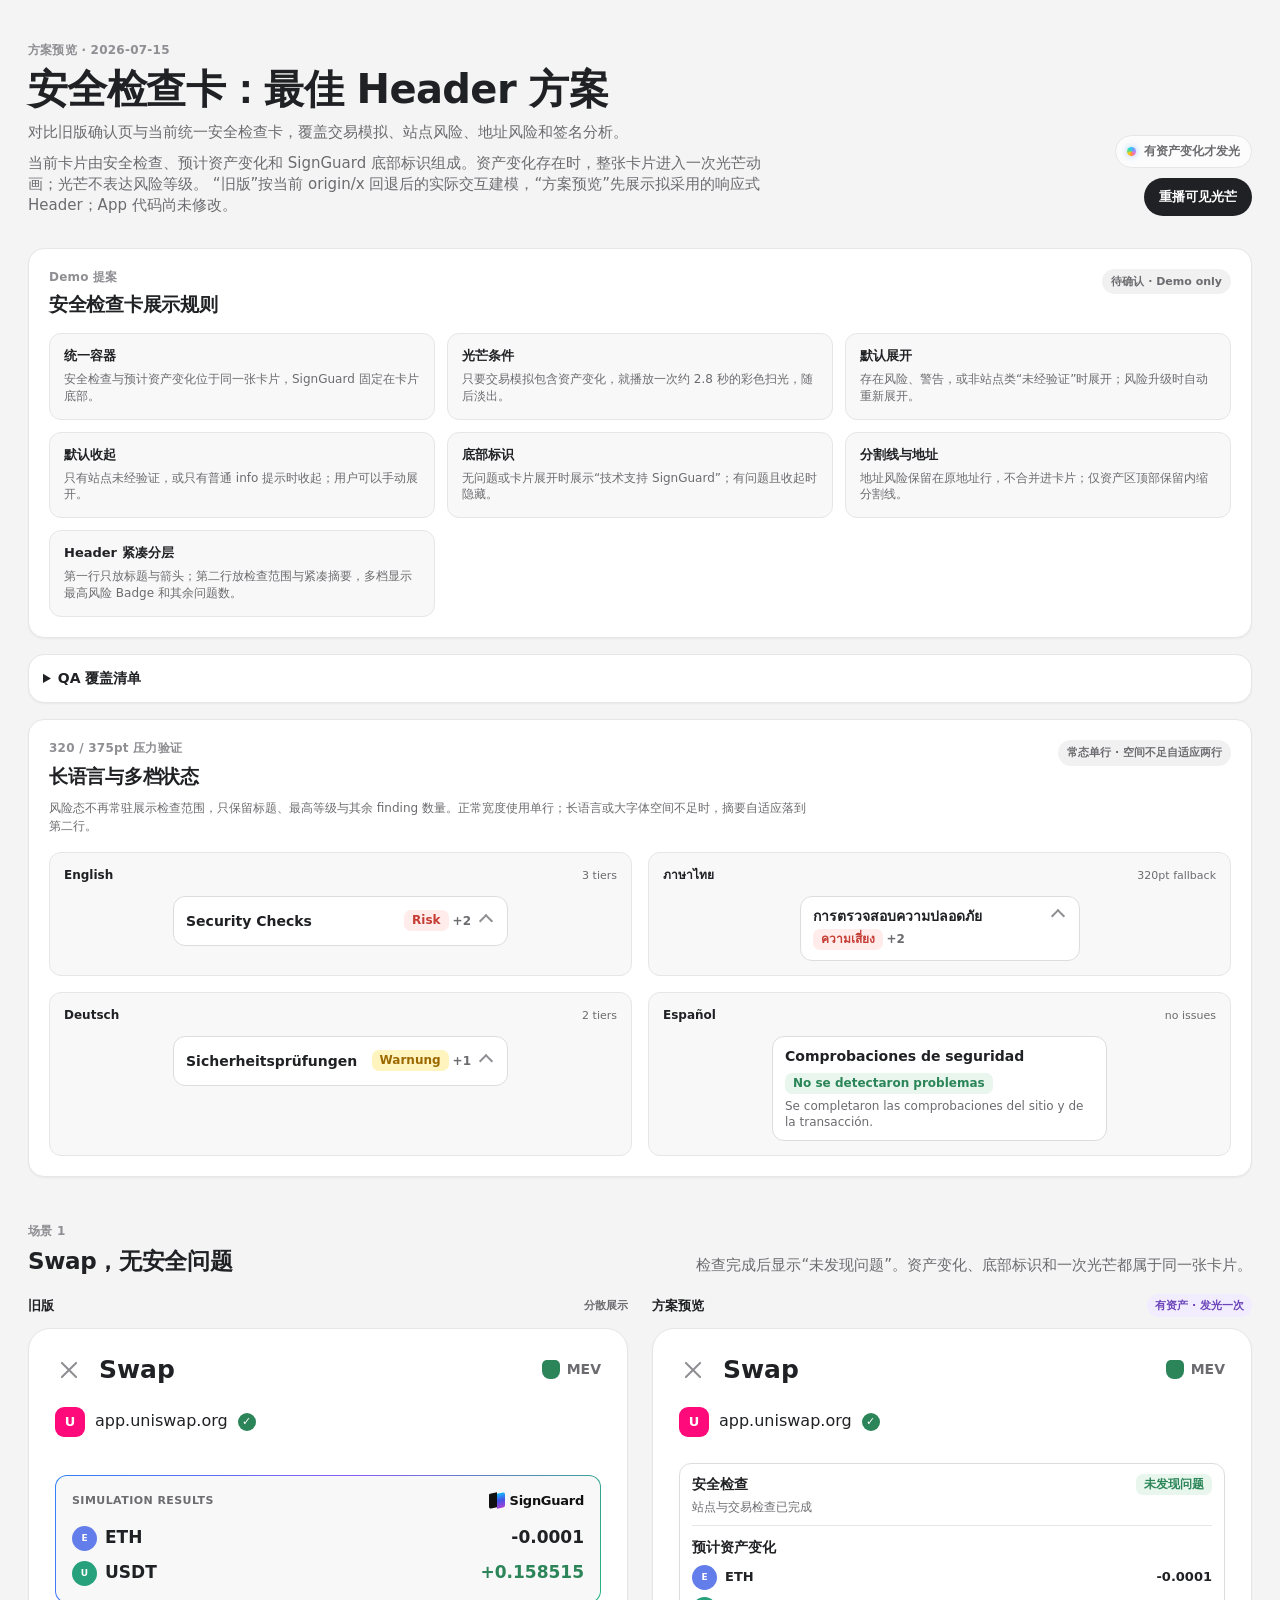
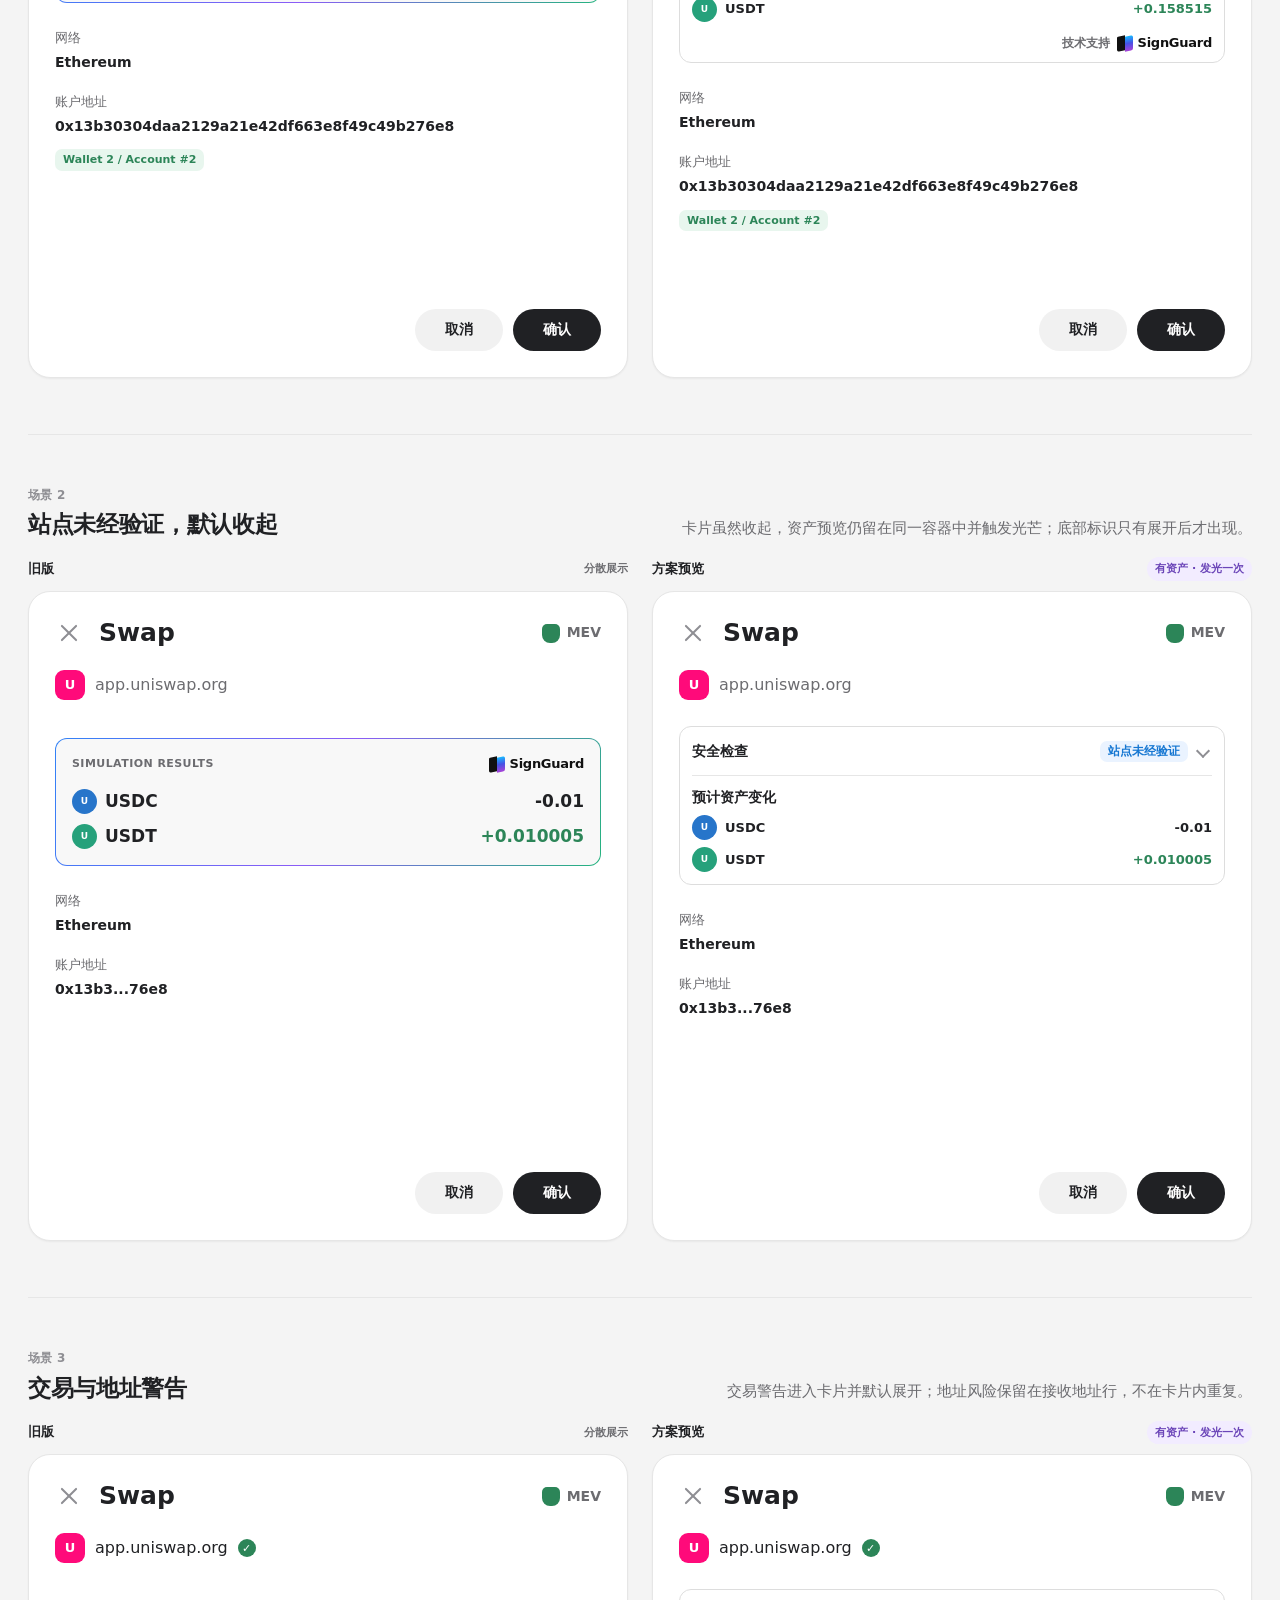
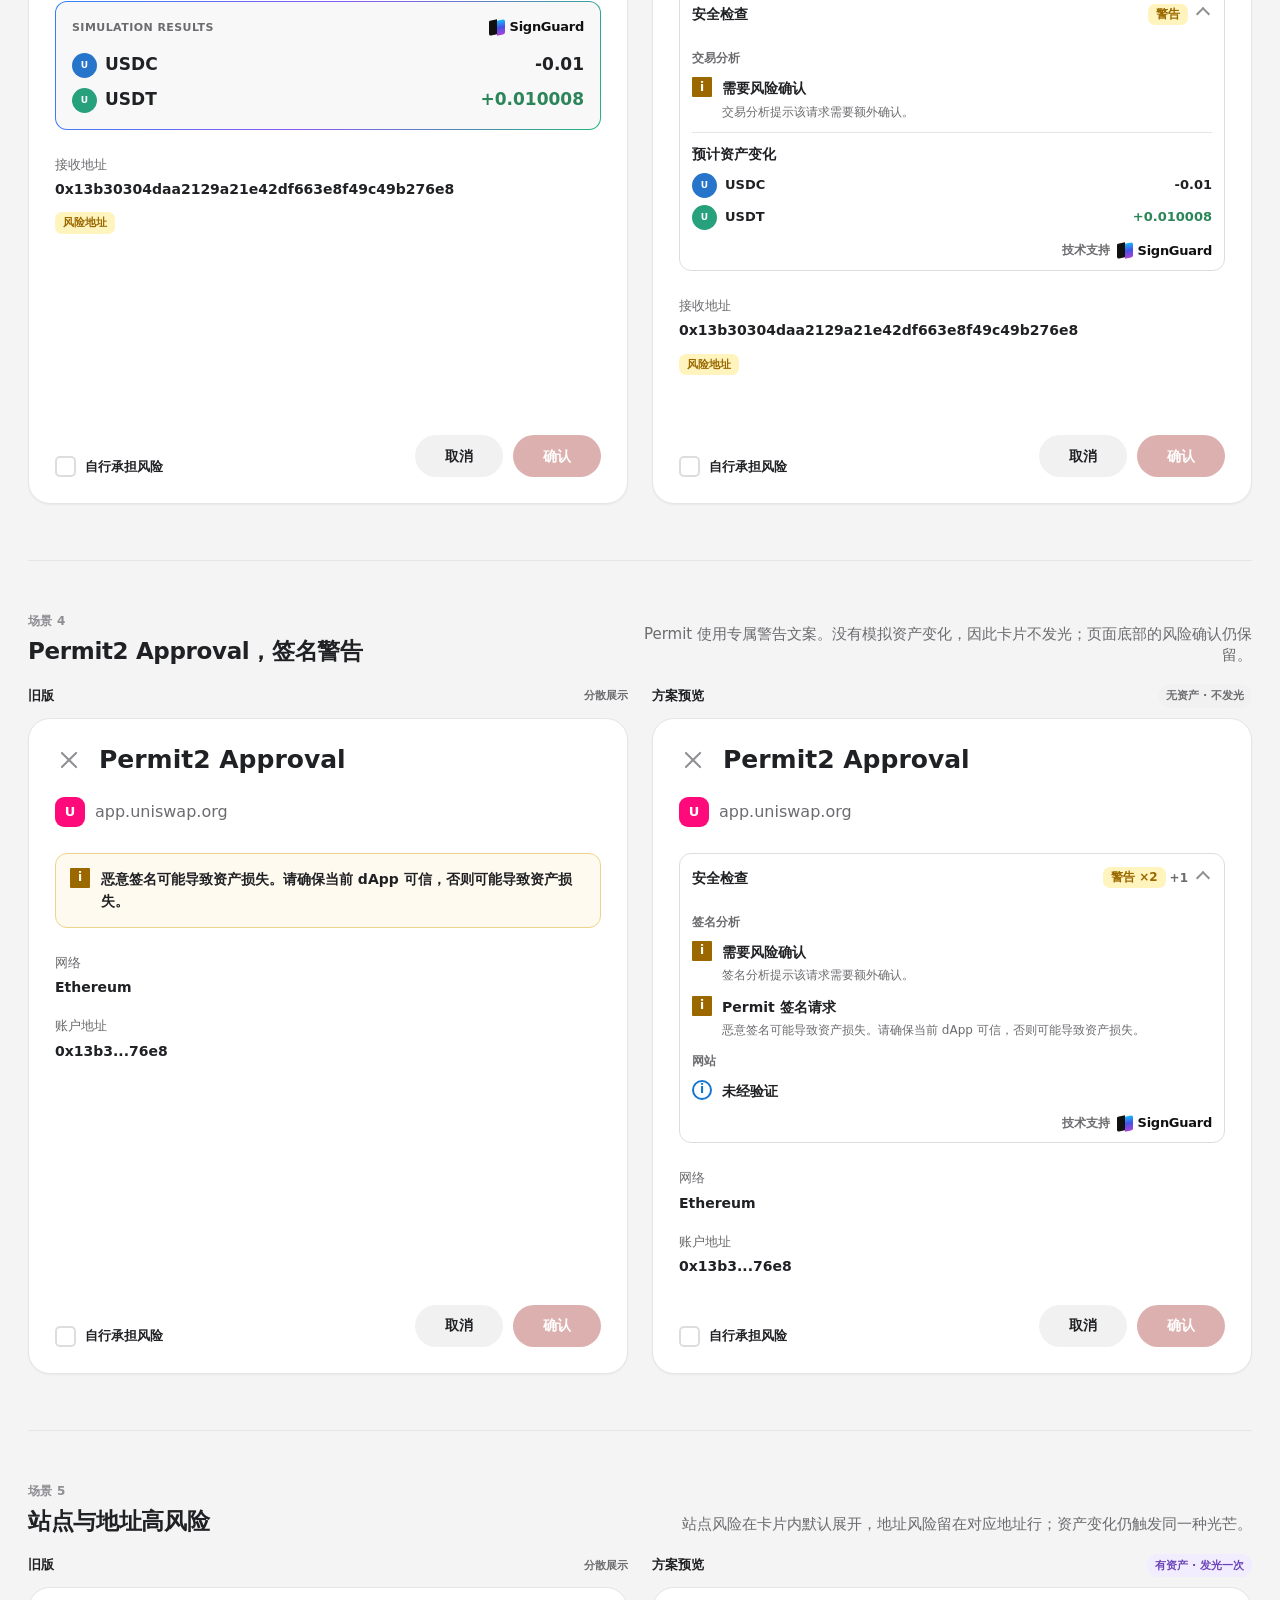
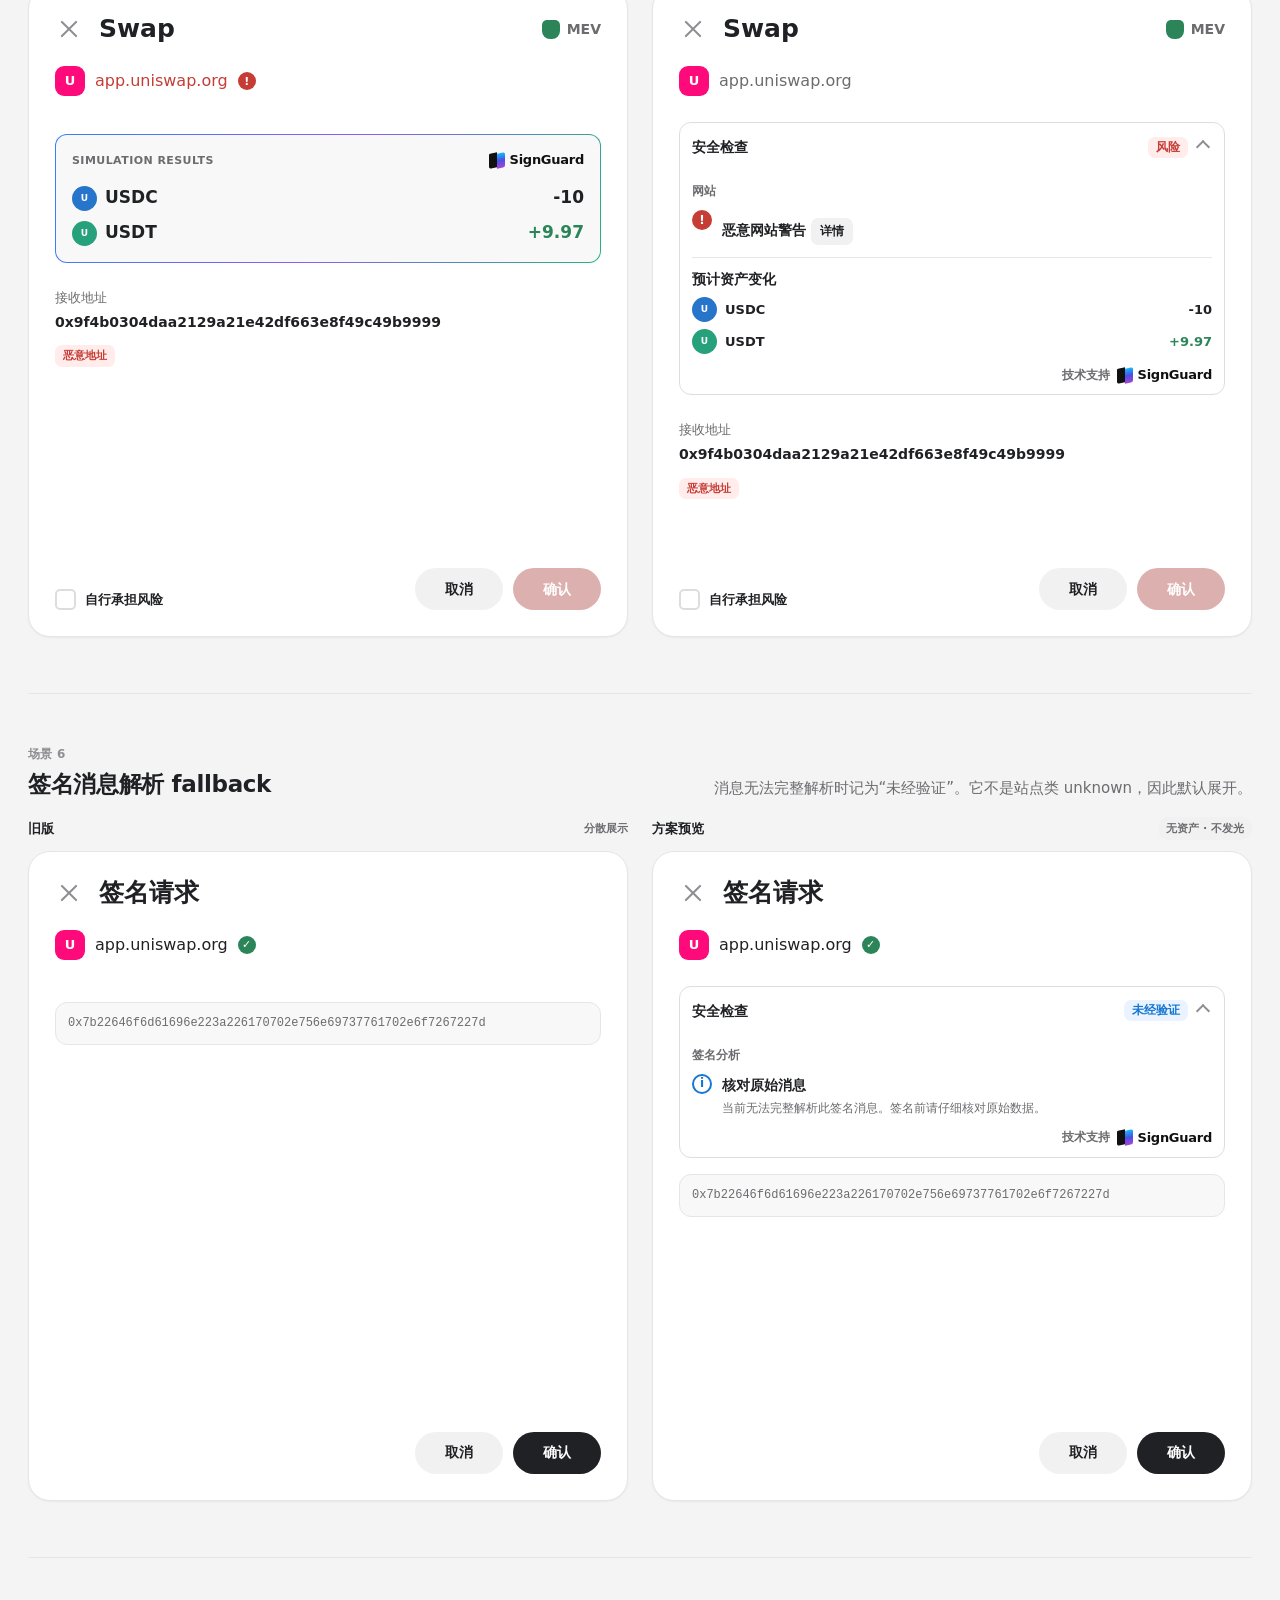
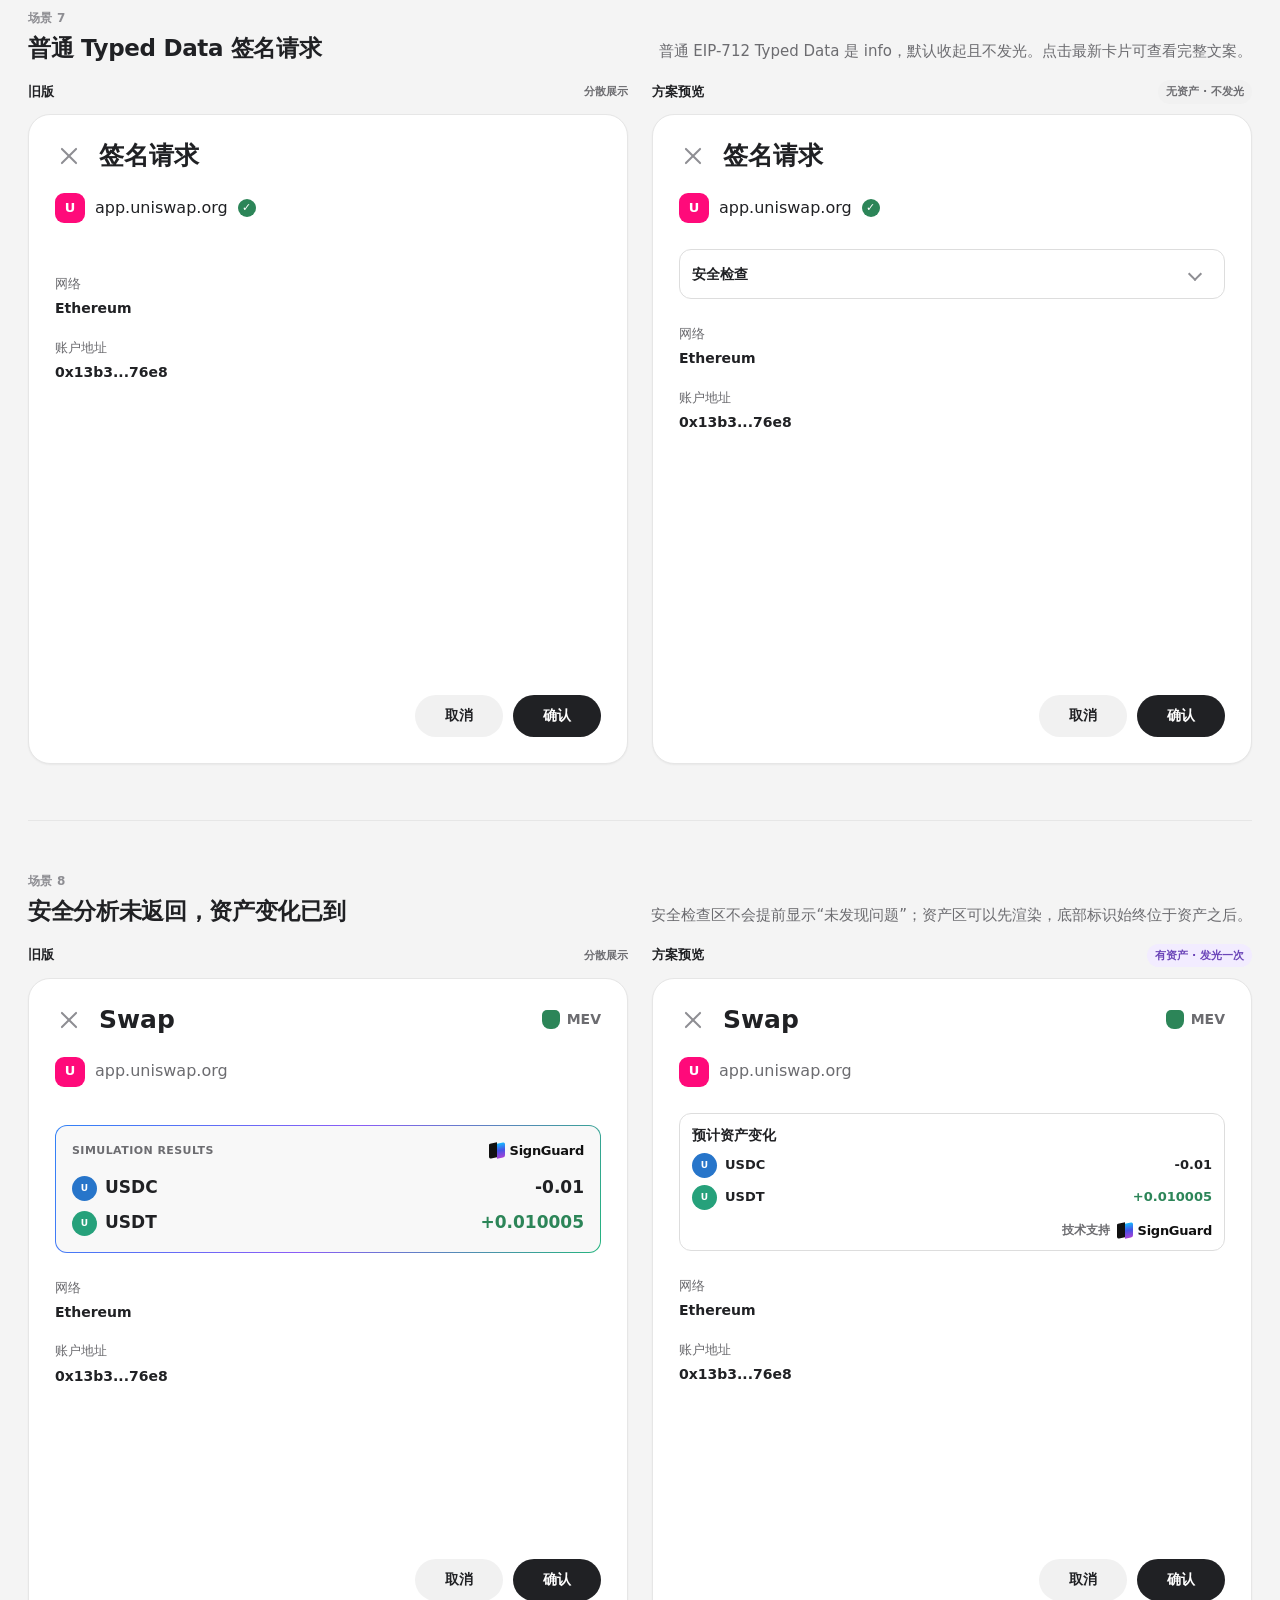
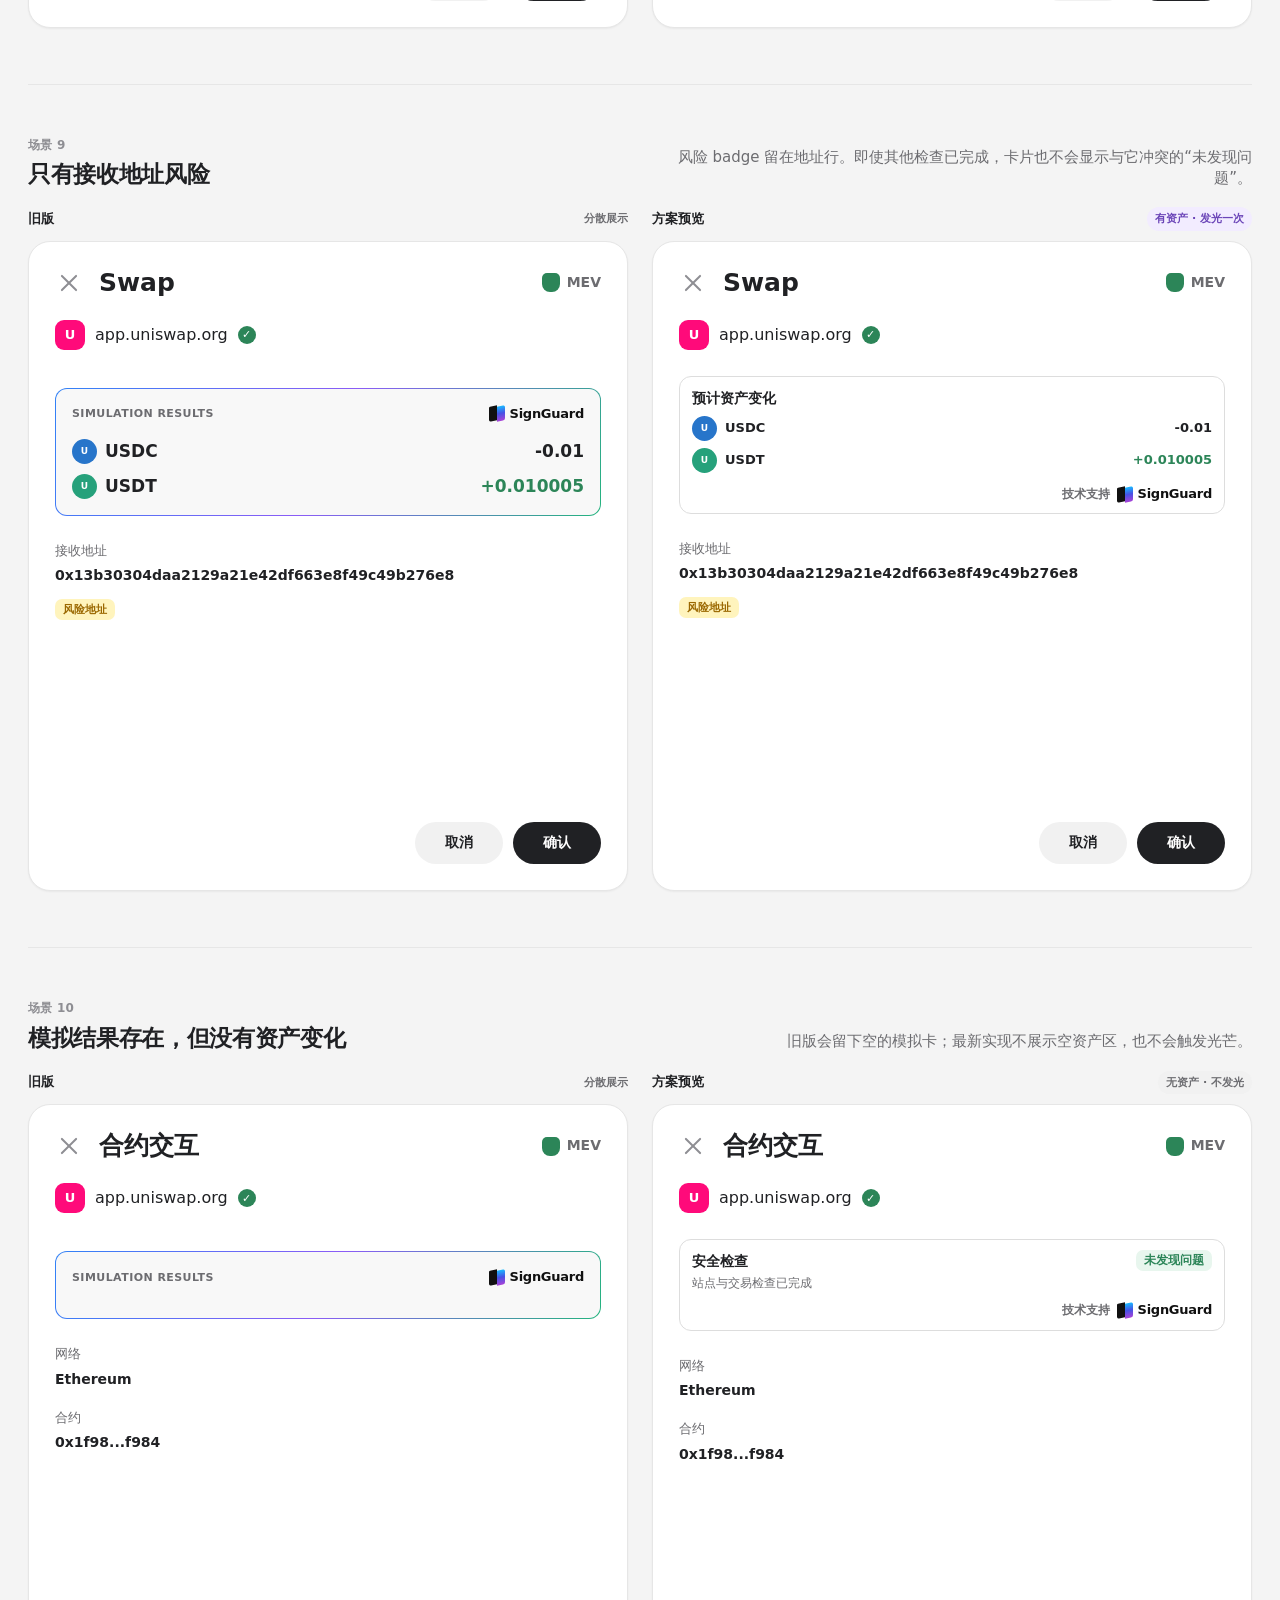
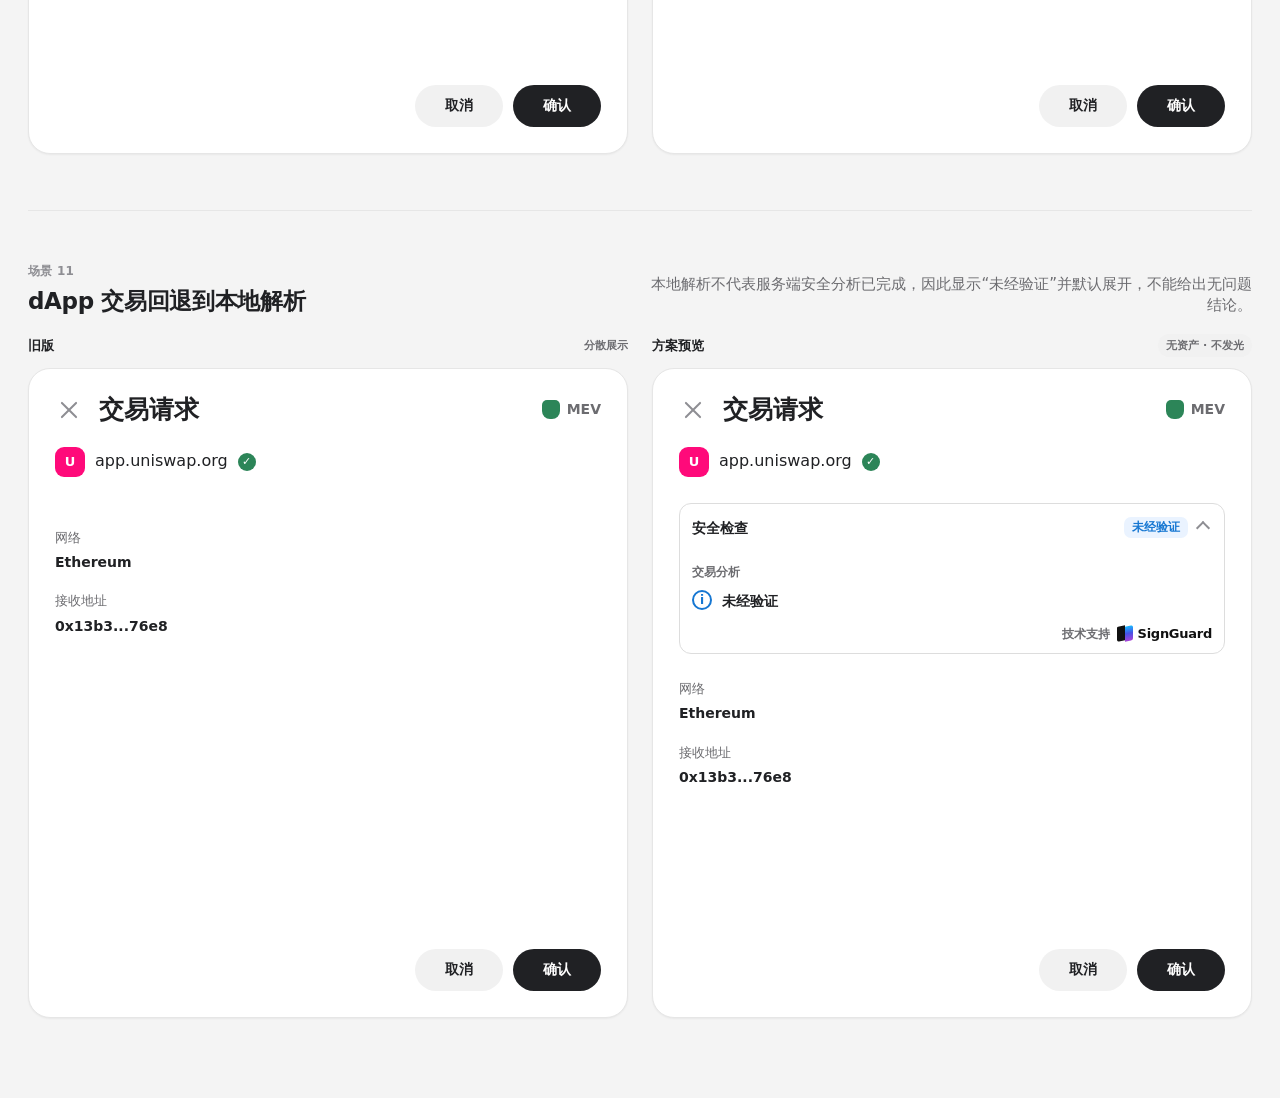
==== commit 72196399: "feat: simplify security check header" ====
--- a/index.html
+++ b/index.html
@@ -197,15 +197,14 @@
       <section class="header-stress" aria-labelledby="header-stress-title">
         <div class="section-heading">
           <div>
-            <p class="kicker">375pt 压力验证</p>
+            <p class="kicker">320 / 375pt 压力验证</p>
             <h2 id="header-stress-title">长语言与多档状态</h2>
           </div>
-          <span class="version-pill">卡片宽 335px · 内容宽 311px</span>
+          <span class="version-pill">常态单行 · 空间不足自适应两行</span>
         </div>
         <p class="header-stress-intro">
-          每个样例都模拟 375pt 页面扣除 20pt 两侧边距后的真实卡片宽度。标题不与
-          Badge
-          争宽；检查范围空间不足时单行省略，完整状态仍保留在展开详情与无障碍名称中。
+          风险态不再常驻展示检查范围，只保留标题、最高等级与其余 finding
+          数量。正常宽度使用单行；长语言或大字体空间不足时，摘要自适应落到第二行。
         </p>
         <div class="header-stress-grid">
           <article class="header-stress-case">
@@ -214,42 +213,36 @@
             </div>
             <div class="header-stress-phone">
               <div class="security-card">
-                <div class="security-summary-row">
-                  <div class="security-title-row">
-                    <h4>Security Checks</h4>
-                    <span class="chevron" aria-hidden="true"></span>
-                  </div>
-                  <div class="security-meta-row">
-                    <p>Site Security · Transaction Analysis</p>
-                    <span class="security-compact-summary">
-                      <span class="badge critical">1 Risk</span>
-                      <span class="security-summary-more">+2</span>
-                    </span>
-                  </div>
-                </div>
+                <button class="security-trigger" type="button">
+                  <strong class="security-trigger-title"
+                    >Security Checks</strong
+                  >
+                  <span class="security-compact-summary">
+                    <span class="badge critical">Risk</span>
+                    <span class="security-summary-more">+2</span>
+                  </span>
+                  <span class="chevron" aria-hidden="true"></span>
+                </button>
               </div>
             </div>
           </article>
 
           <article class="header-stress-case" lang="th">
             <div class="header-stress-label">
-              <strong>ภาษาไทย</strong><span>3 tiers</span>
-            </div>
-            <div class="header-stress-phone">
+              <strong>ภาษาไทย</strong><span>320pt fallback</span>
+            </div>
+            <div class="header-stress-phone narrow">
               <div class="security-card">
-                <div class="security-summary-row">
-                  <div class="security-title-row">
-                    <h4>การตรวจสอบความปลอดภัย</h4>
-                    <span class="chevron" aria-hidden="true"></span>
-                  </div>
-                  <div class="security-meta-row">
-                    <p>ความปลอดภัยของเว็บไซต์ · การวิเคราะห์ธุรกรรม</p>
-                    <span class="security-compact-summary">
-                      <span class="badge critical">1 ความเสี่ยง</span>
-                      <span class="security-summary-more">+2</span>
-                    </span>
-                  </div>
-                </div>
+                <button class="security-trigger" type="button">
+                  <strong class="security-trigger-title"
+                    >การตรวจสอบความปลอดภัย</strong
+                  >
+                  <span class="security-compact-summary">
+                    <span class="badge critical">ความเสี่ยง</span>
+                    <span class="security-summary-more">+2</span>
+                  </span>
+                  <span class="chevron" aria-hidden="true"></span>
+                </button>
               </div>
             </div>
           </article>
@@ -260,19 +253,16 @@
             </div>
             <div class="header-stress-phone">
               <div class="security-card">
-                <div class="security-summary-row">
-                  <div class="security-title-row">
-                    <h4>Sicherheitsprüfungen</h4>
-                    <span class="chevron" aria-hidden="true"></span>
-                  </div>
-                  <div class="security-meta-row">
-                    <p>Seitensicherheit · Transaktionsanalyse</p>
-                    <span class="security-compact-summary">
-                      <span class="badge warning">1 Warnung</span>
-                      <span class="security-summary-more">+1</span>
-                    </span>
-                  </div>
-                </div>
+                <button class="security-trigger" type="button">
+                  <strong class="security-trigger-title"
+                    >Sicherheitsprüfungen</strong
+                  >
+                  <span class="security-compact-summary">
+                    <span class="badge warning">Warnung</span>
+                    <span class="security-summary-more">+1</span>
+                  </span>
+                  <span class="chevron" aria-hidden="true"></span>
+                </button>
               </div>
             </div>
           </article>
@@ -284,17 +274,18 @@
             <div class="header-stress-phone">
               <div class="security-card">
                 <div class="security-summary-row no-issue-row">
-                  <div class="security-title-row">
+                  <div class="security-success-header">
                     <h4>Comprobaciones de seguridad</h4>
-                  </div>
-                  <div class="security-meta-row">
-                    <p>Seguridad del sitio · Análisis de transacción</p>
                     <span class="security-compact-summary">
                       <span class="badge success"
                         >No se detectaron problemas</span
                       >
                     </span>
                   </div>
+                  <p class="security-success-scope">
+                    Se completaron las comprobaciones del sitio y de la
+                    transacción.
+                  </p>
                 </div>
               </div>
             </div>
@@ -846,16 +837,23 @@
         ].filter((item) => item.count > 0);
       }
 
-      function renderCompactSummary(summaryItems) {
+      function renderCompactSummary(summaryItems, findings) {
         if (!summaryItems.length) return "";
         const [primaryItem, ...remainingItems] = summaryItems;
         const remainingFindingCount = remainingItems.reduce(
           (total, item) => total + item.count,
           0,
         );
+        const isSiteOnlyUnverified =
+          findings.length === 1 &&
+          findings[0].category === "site" &&
+          findings[0].status === "unknown";
+        const primaryLabel = isSiteOnlyUnverified
+          ? "站点未经验证"
+          : `${primaryItem.label}${primaryItem.count > 1 ? ` ×${primaryItem.count}` : ""}`;
         return `
           <span class="security-compact-summary">
-            <span class="badge ${primaryItem.badgeStatus}">${primaryItem.count} ${primaryItem.label}</span>
+            <span class="badge ${primaryItem.badgeStatus}">${primaryLabel}</span>
             ${remainingFindingCount ? `<span class="security-summary-more">+${remainingFindingCount}</span>` : ""}
           </span>
         `;
@@ -963,6 +961,12 @@
         `;
       }
 
+      function getCompletedChecksText(kind) {
+        return kind === "message"
+          ? "站点与签名检查已完成"
+          : "站点与交易检查已完成";
+      }
+
       function renderCurrentCard(scenario) {
         const { current, assets } = scenario;
         const findings = current.findings;
@@ -984,15 +988,13 @@
         if (shouldShowNoIssue) {
           securitySection = `
             <div class="security-summary-row no-issue-row">
-              <div class="security-title-row">
+              <div class="security-success-header">
                 <h4>安全检查</h4>
-              </div>
-              <div class="security-meta-row">
-                <p>${current.coverage}</p>
                 <span class="security-compact-summary">
                   <span class="badge success">未发现问题</span>
                 </span>
               </div>
+              <p class="security-success-scope">${getCompletedChecksText(scenario.kind)}</p>
             </div>
           `;
         } else if (findings.length) {
@@ -1006,14 +1008,9 @@
               aria-controls="${bodyId}"
               aria-label="安全检查，${current.coverage}${fullSummaryLabel ? `，${fullSummaryLabel}` : ""}"
             >
-              <span class="security-title-row">
-                <strong>安全检查</strong>
-                <span class="chevron" aria-hidden="true"></span>
-              </span>
-              <span class="security-meta-row">
-                ${current.coverage ? `<small>${current.coverage}</small>` : ""}
-                ${renderCompactSummary(summaryItems)}
-              </span>
+              <strong class="security-trigger-title">安全检查</strong>
+              ${renderCompactSummary(summaryItems, findings)}
+              <span class="chevron" aria-hidden="true"></span>
             </button>
             <div class="security-body" id="${bodyId}">
               ${renderFindingGroups(findings, scenario.kind)}
@@ -1077,6 +1074,32 @@
       document.querySelector("#scenarios").innerHTML = scenarios
         .map(renderScenario)
         .join("");
+
+      function updateAdaptiveSecurityHeaders() {
+        document.querySelectorAll(".security-trigger").forEach((trigger) => {
+          const title = trigger.querySelector(".security-trigger-title");
+          trigger.classList.remove("is-stacked");
+          trigger.classList.toggle(
+            "is-stacked",
+            title.scrollWidth > title.clientWidth,
+          );
+        });
+        document
+          .querySelectorAll(".security-success-header")
+          .forEach((header) => {
+            const title = header.querySelector("h4");
+            header.classList.remove("is-stacked");
+            header.classList.toggle(
+              "is-stacked",
+              title.scrollWidth > title.clientWidth,
+            );
+          });
+      }
+
+      requestAnimationFrame(updateAdaptiveSecurityHeaders);
+      window.addEventListener("resize", () => {
+        requestAnimationFrame(updateAdaptiveSecurityHeaders);
+      });
 
       document.querySelectorAll("[data-security-toggle]").forEach((button) => {
         button.addEventListener("click", () => {
--- a/security-check-card-confirmation-demo.css
+++ b/security-check-card-confirmation-demo.css
@@ -313,6 +313,10 @@
   margin: 12px auto 0;
 }
 
+.header-stress-phone.narrow {
+  width: min(280px, 100%);
+}
+
 .table-scroll {
   overflow-x: auto;
 }
@@ -866,17 +870,21 @@
   border-radius: var(--radius-card);
 }
 
-.security-summary-row,
+.security-summary-row {
+  display: grid;
+  width: 100%;
+  gap: 4px;
+  padding: 10px 12px;
+}
+
 .security-trigger {
-  display: flex;
-  align-items: stretch;
+  display: grid;
+  grid-template-columns: minmax(0, 1fr) auto auto;
+  align-items: center;
   width: 100%;
-  flex-direction: column;
-  gap: 2px;
+  min-height: 48px;
+  gap: 8px;
   padding: 10px 12px;
-}
-
-.security-trigger {
   justify-content: flex-start;
   text-align: left;
   background: transparent;
@@ -889,20 +897,18 @@
   background: var(--surface-subdued);
 }
 
-.security-title-row,
-.security-meta-row {
+.security-success-header {
   display: flex;
   align-items: center;
+  justify-content: space-between;
+  flex-wrap: wrap;
   width: 100%;
   min-width: 0;
   gap: 8px;
 }
 
-.security-title-row h4,
-.security-title-row > strong,
-.security-meta-row p,
-.security-meta-row small {
-  flex: 1;
+.security-trigger-title,
+.security-success-header h4 {
   min-width: 0;
   margin: 0;
   overflow: hidden;
@@ -914,8 +920,8 @@
   margin: 0;
 }
 
-.security-title-row h4,
-.security-title-row > strong,
+.security-trigger-title,
+.security-success-header h4,
 .asset-preview h4 {
   color: var(--text);
   font-size: 14px;
@@ -923,12 +929,42 @@
   line-height: 1.3;
 }
 
-.security-meta-row p,
-.security-meta-row small {
+.security-success-header h4 {
+  flex: 1 1 96px;
+}
+
+.security-success-header.is-stacked h4 {
+  flex-basis: 100%;
+  min-width: 100%;
+}
+
+.security-success-scope {
+  margin: 0;
   color: var(--text-subdued);
   font-size: 12px;
   font-weight: 400;
   line-height: 1.35;
+}
+
+.security-trigger.is-stacked {
+  grid-template-columns: minmax(0, 1fr) auto;
+  gap: 4px 8px;
+}
+
+.security-trigger.is-stacked .security-trigger-title {
+  grid-column: 1;
+  grid-row: 1;
+}
+
+.security-trigger.is-stacked .security-compact-summary {
+  grid-column: 1 / -1;
+  grid-row: 2;
+  justify-self: start;
+}
+
+.security-trigger.is-stacked .chevron {
+  grid-column: 2;
+  grid-row: 1;
 }
 
 .security-compact-summary {
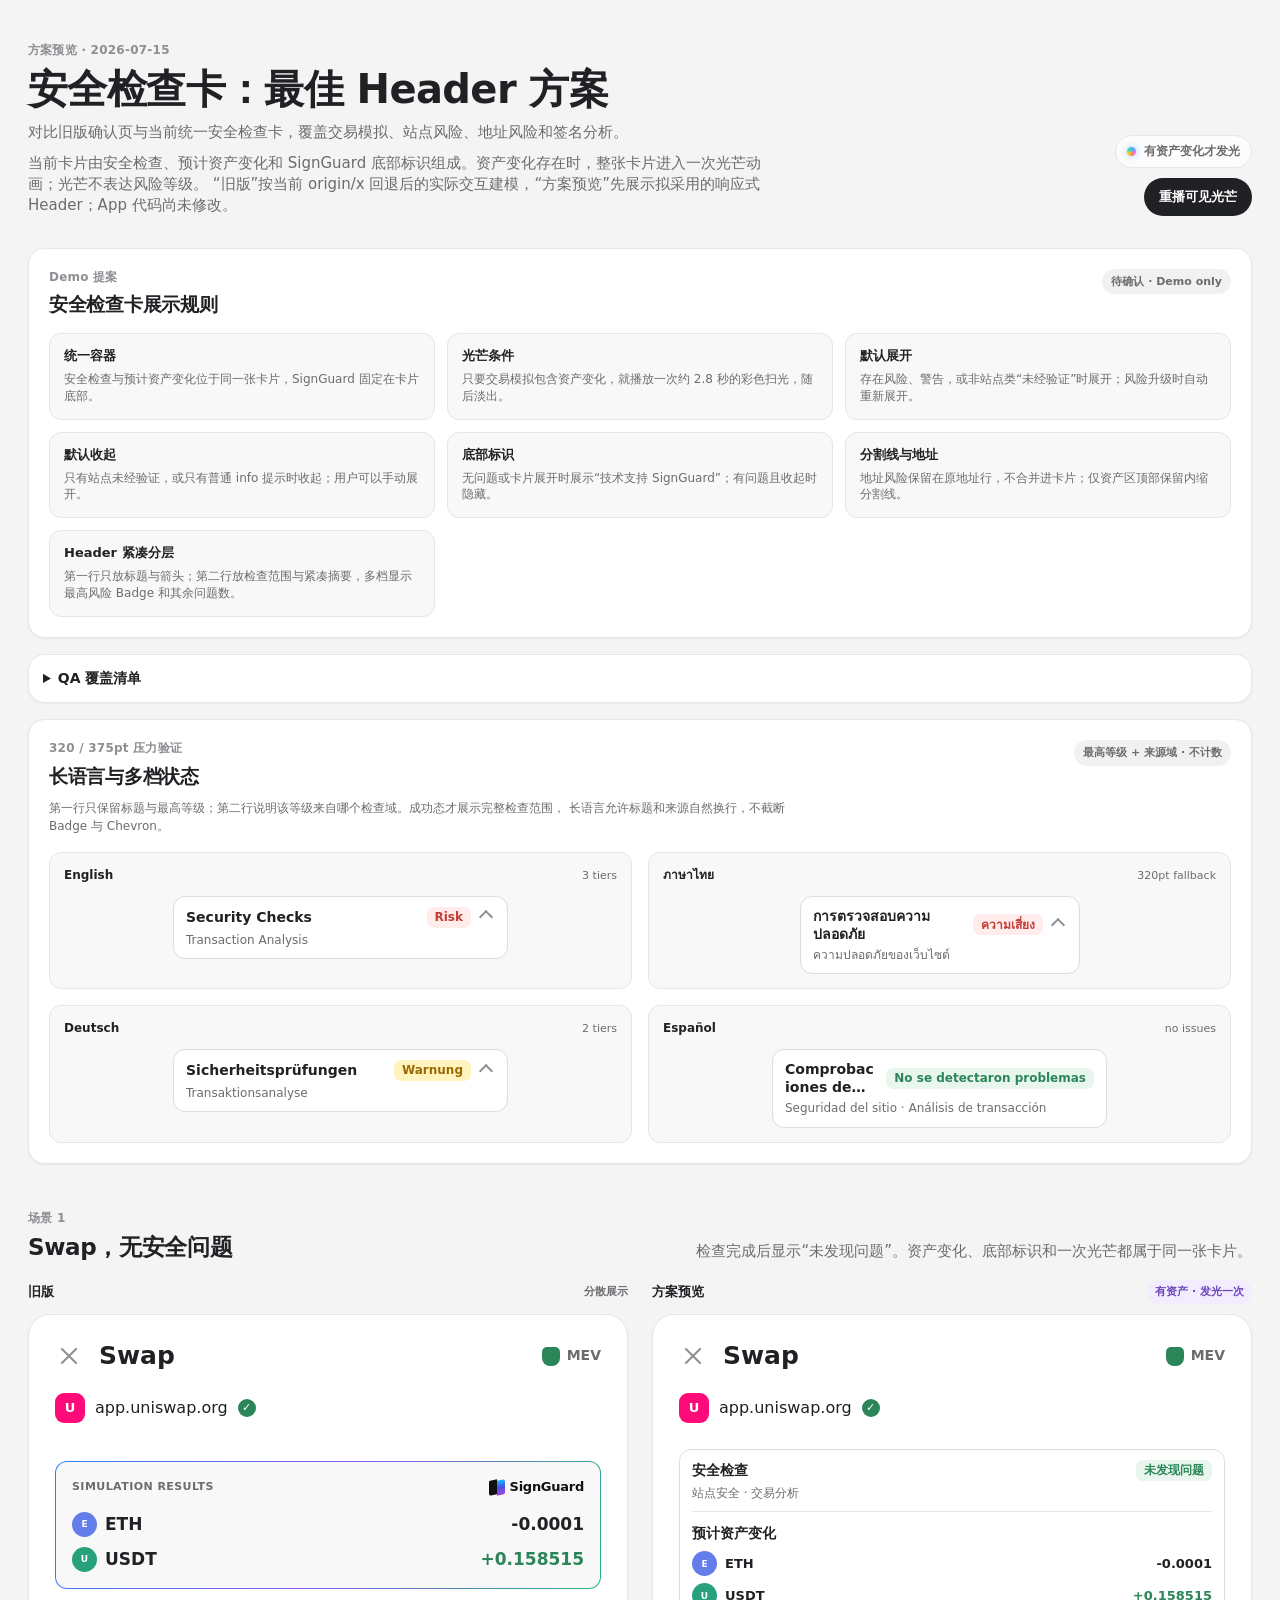
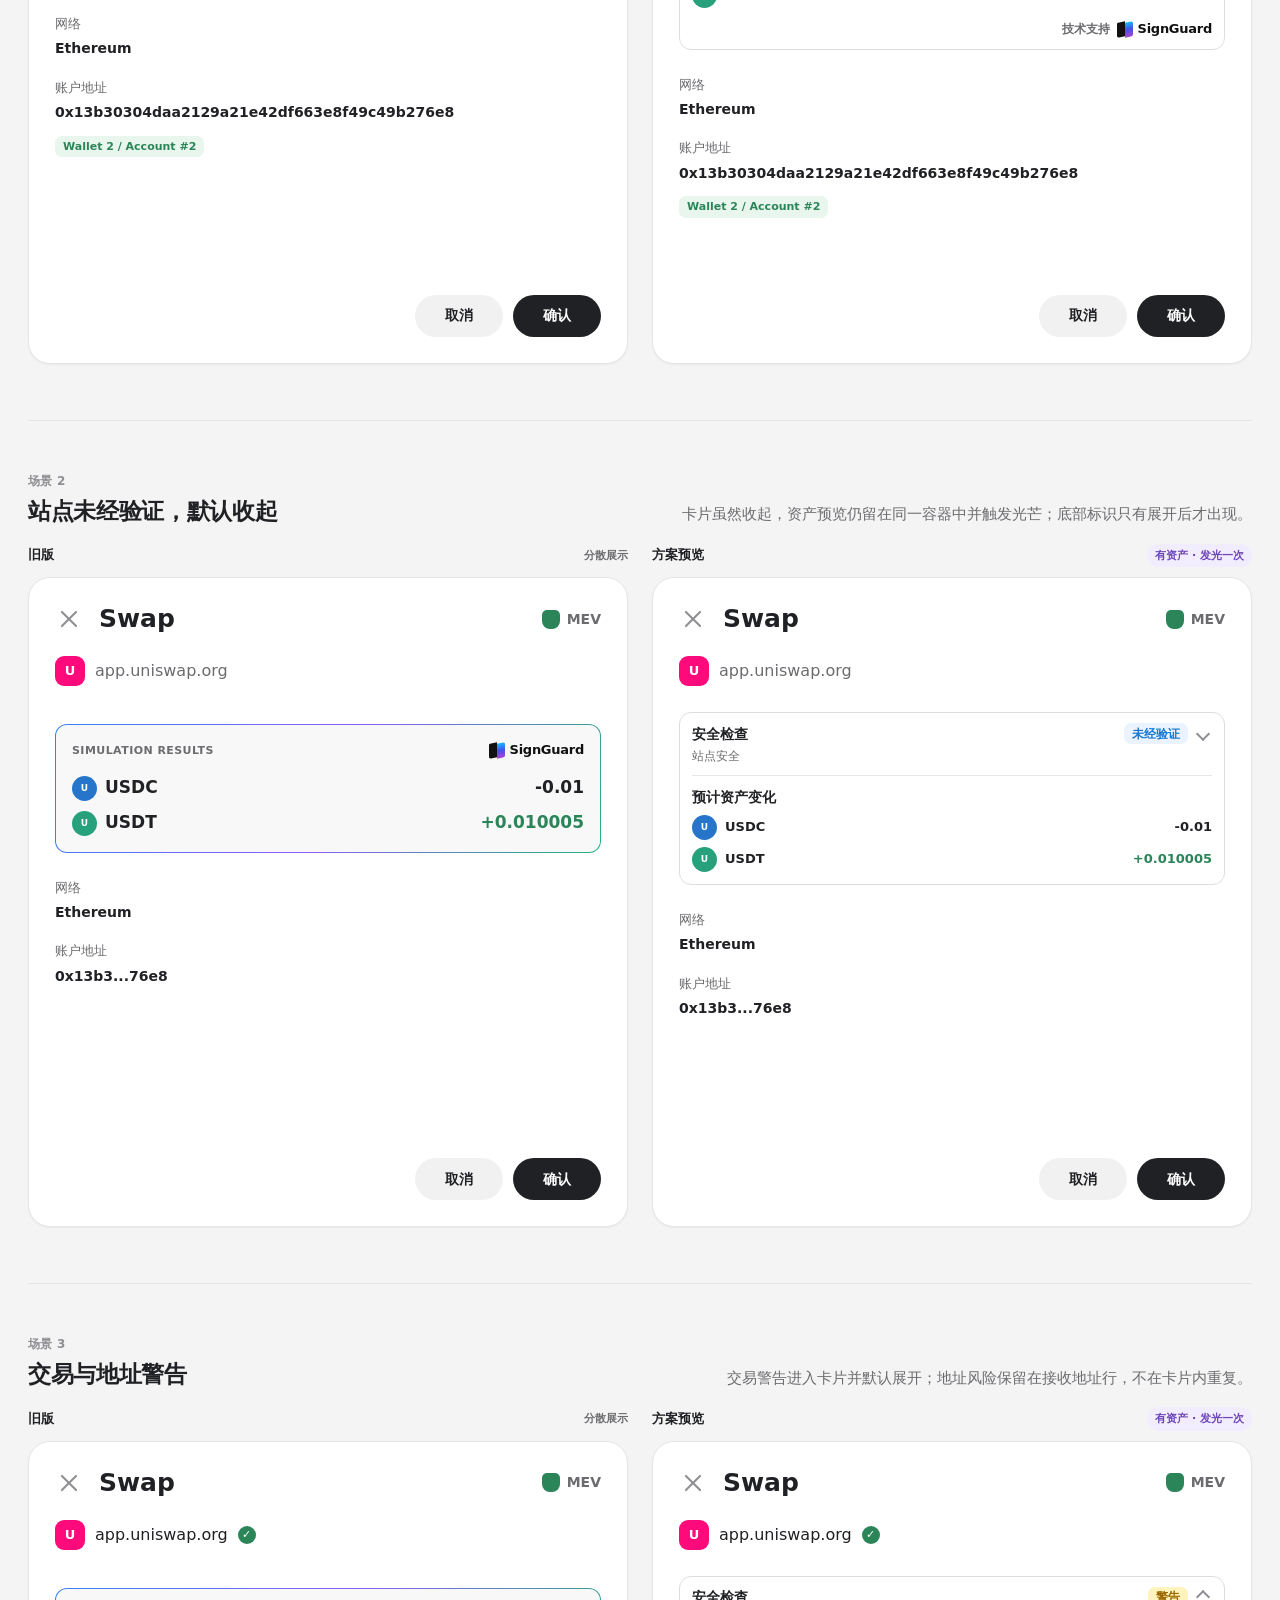
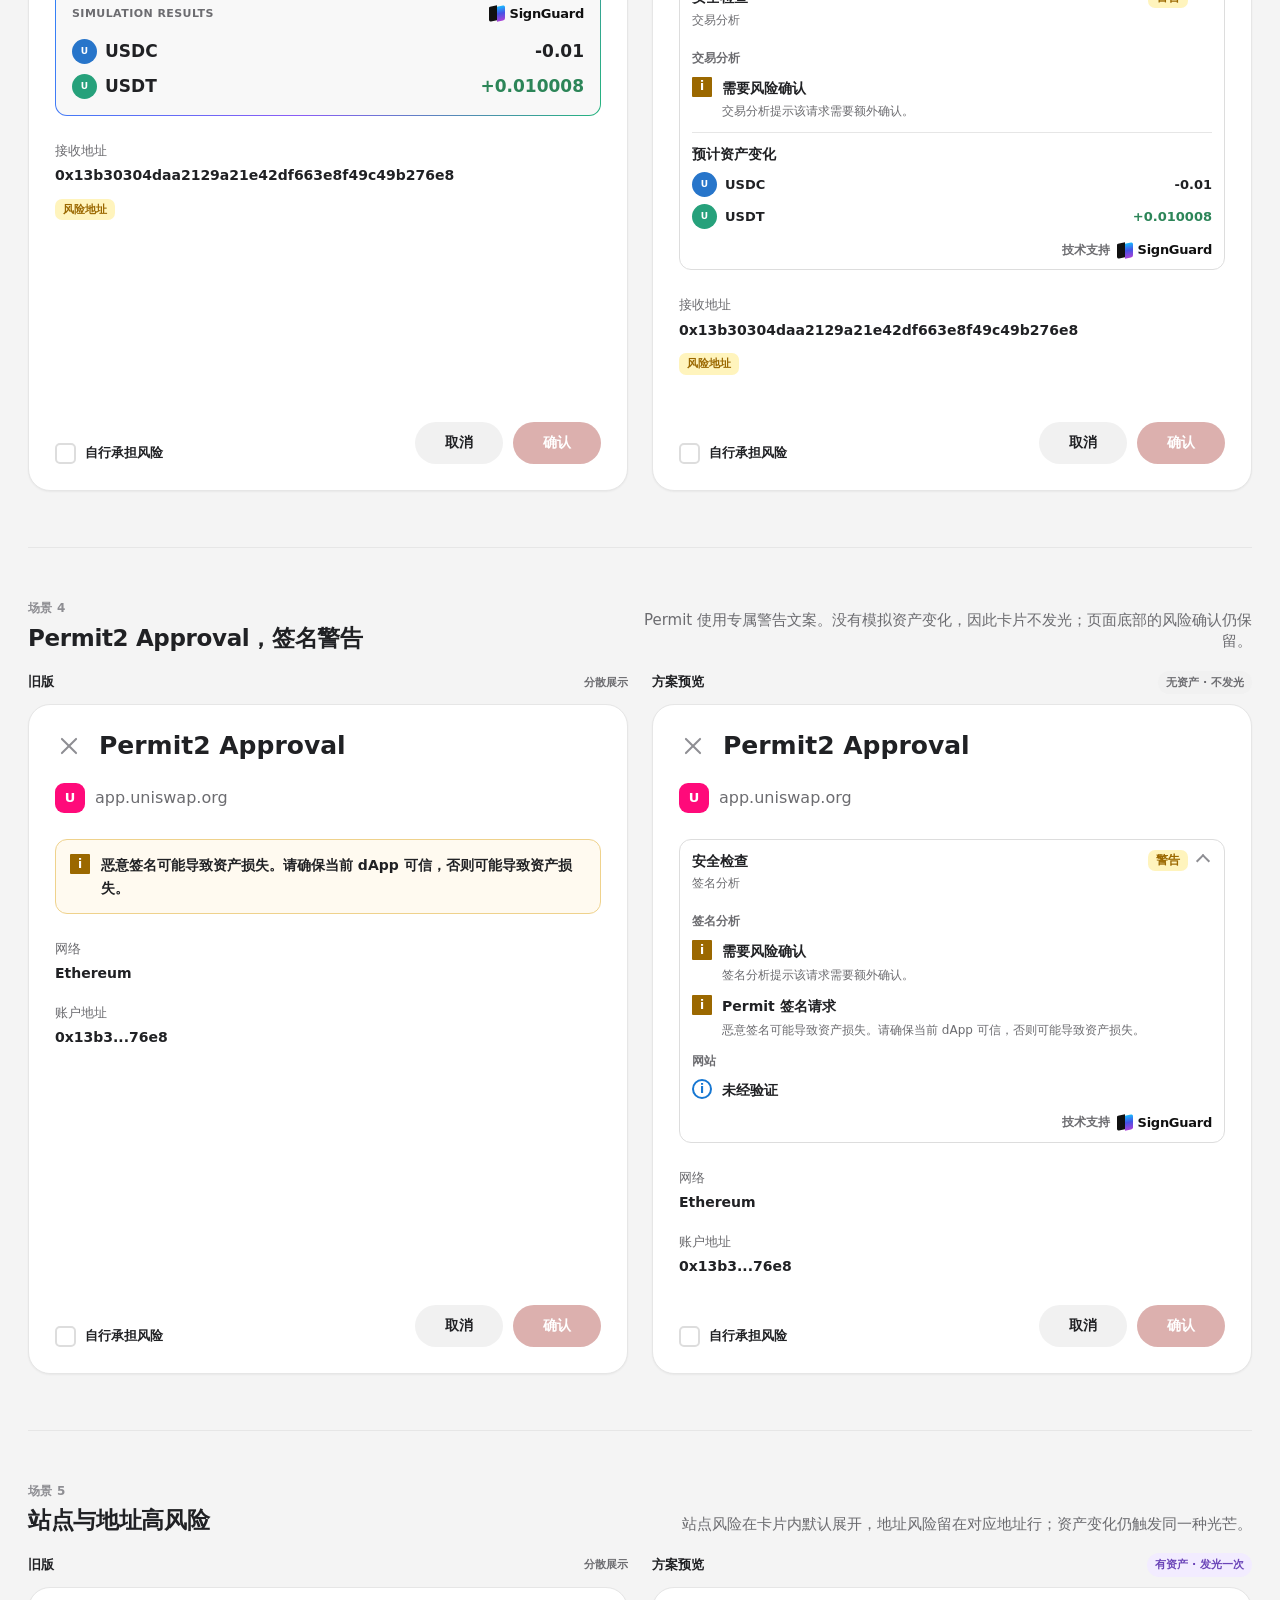
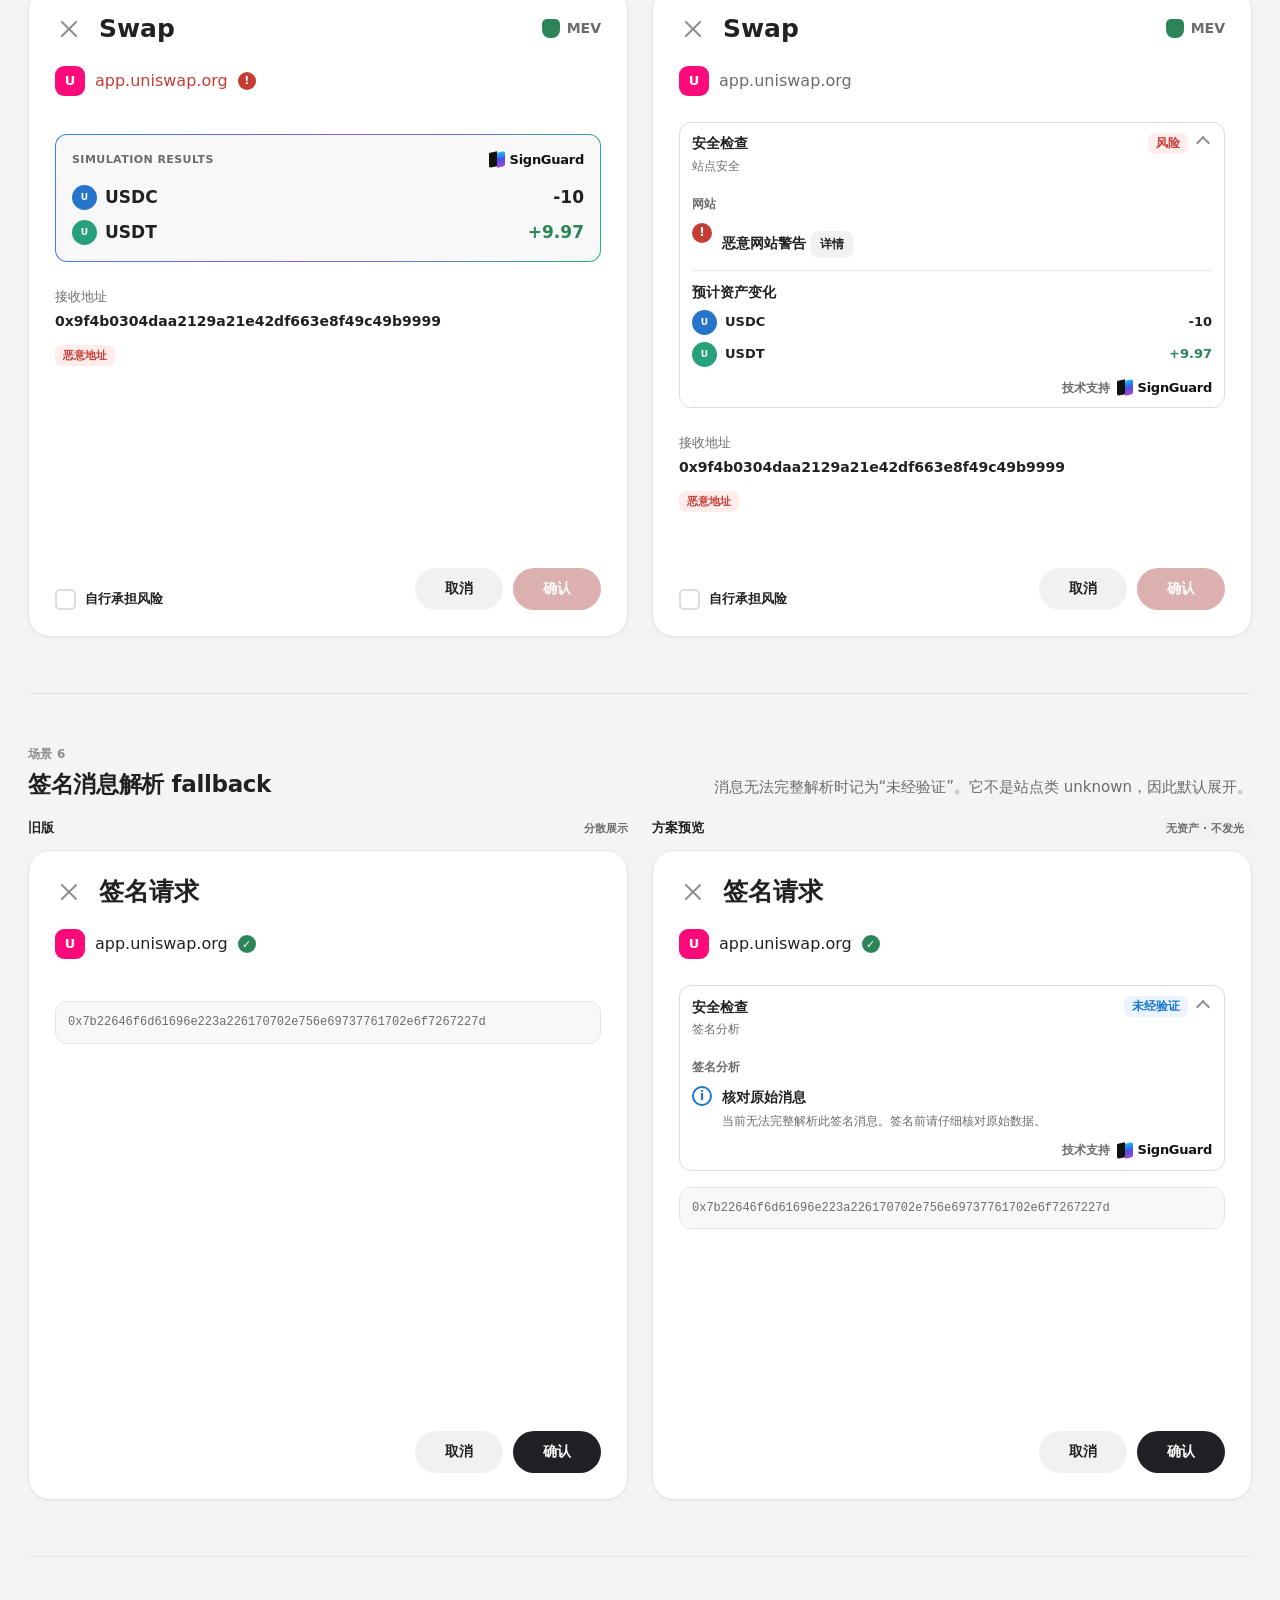
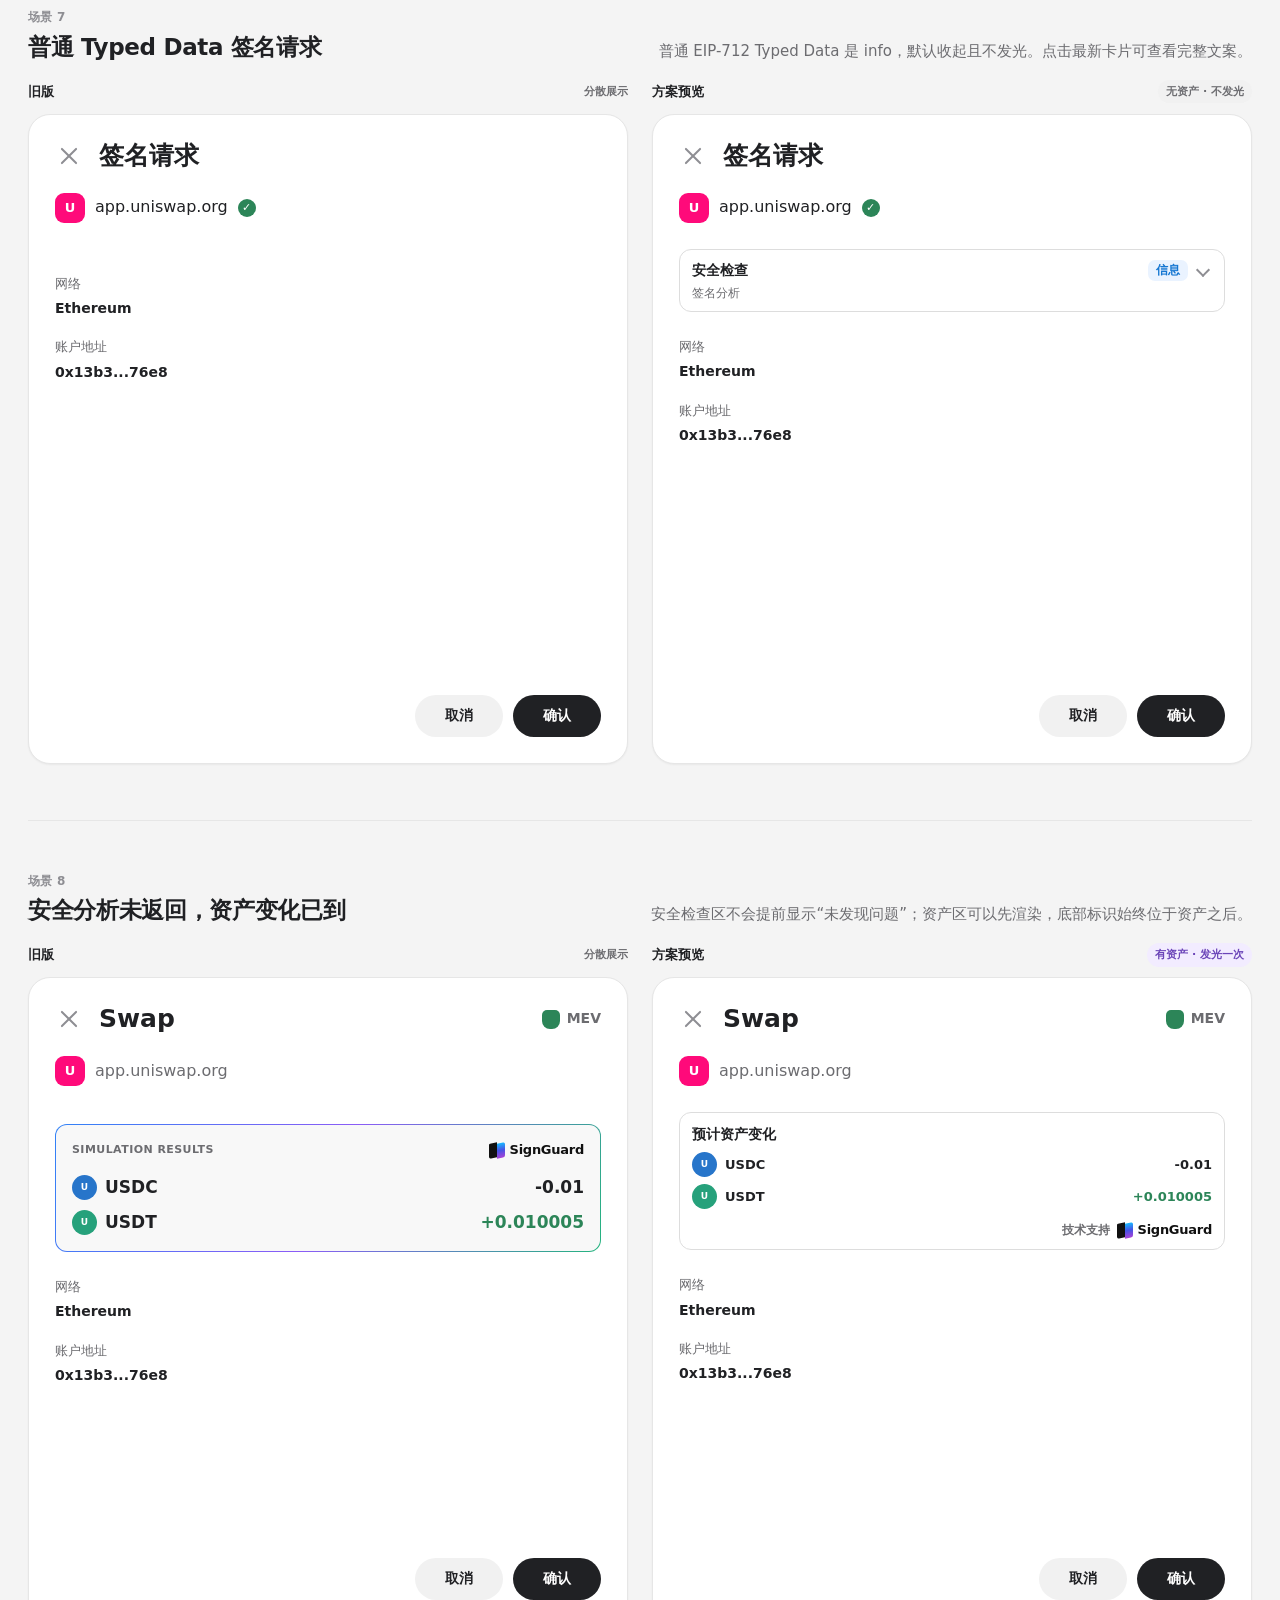
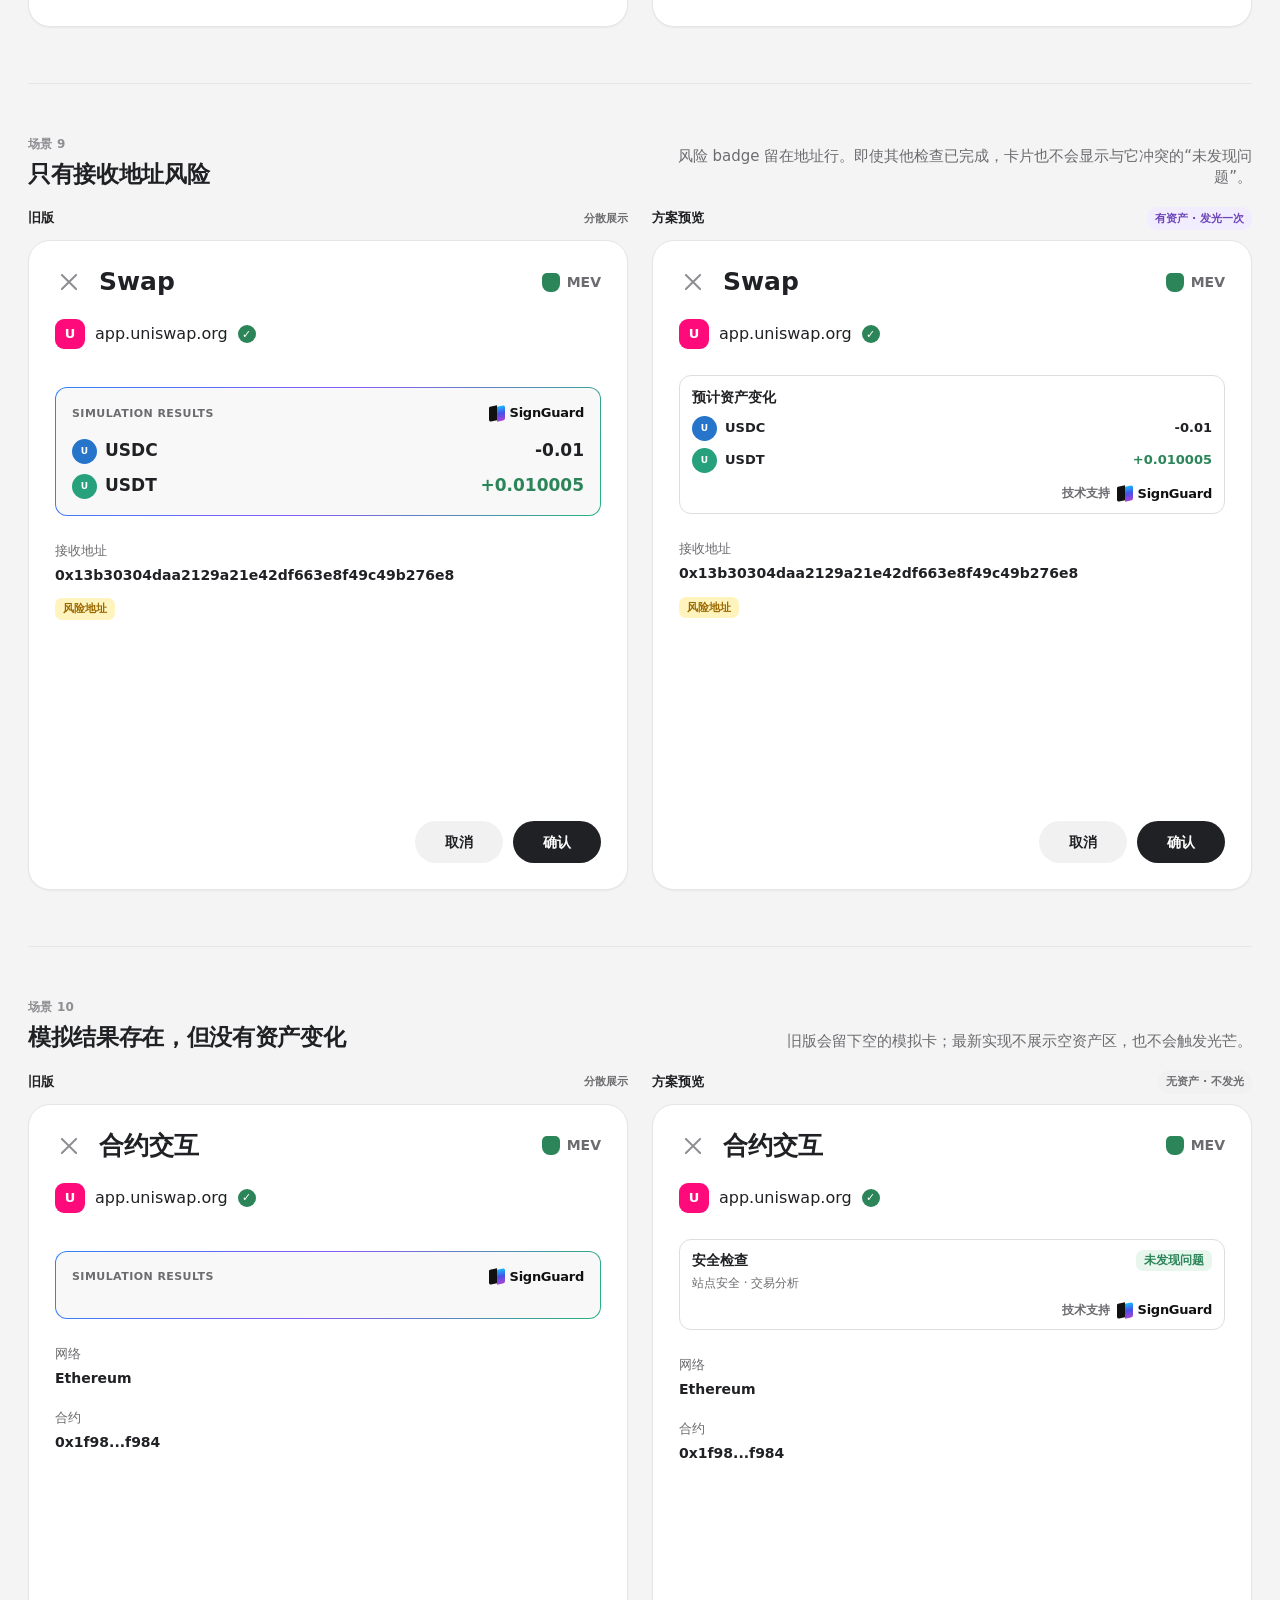
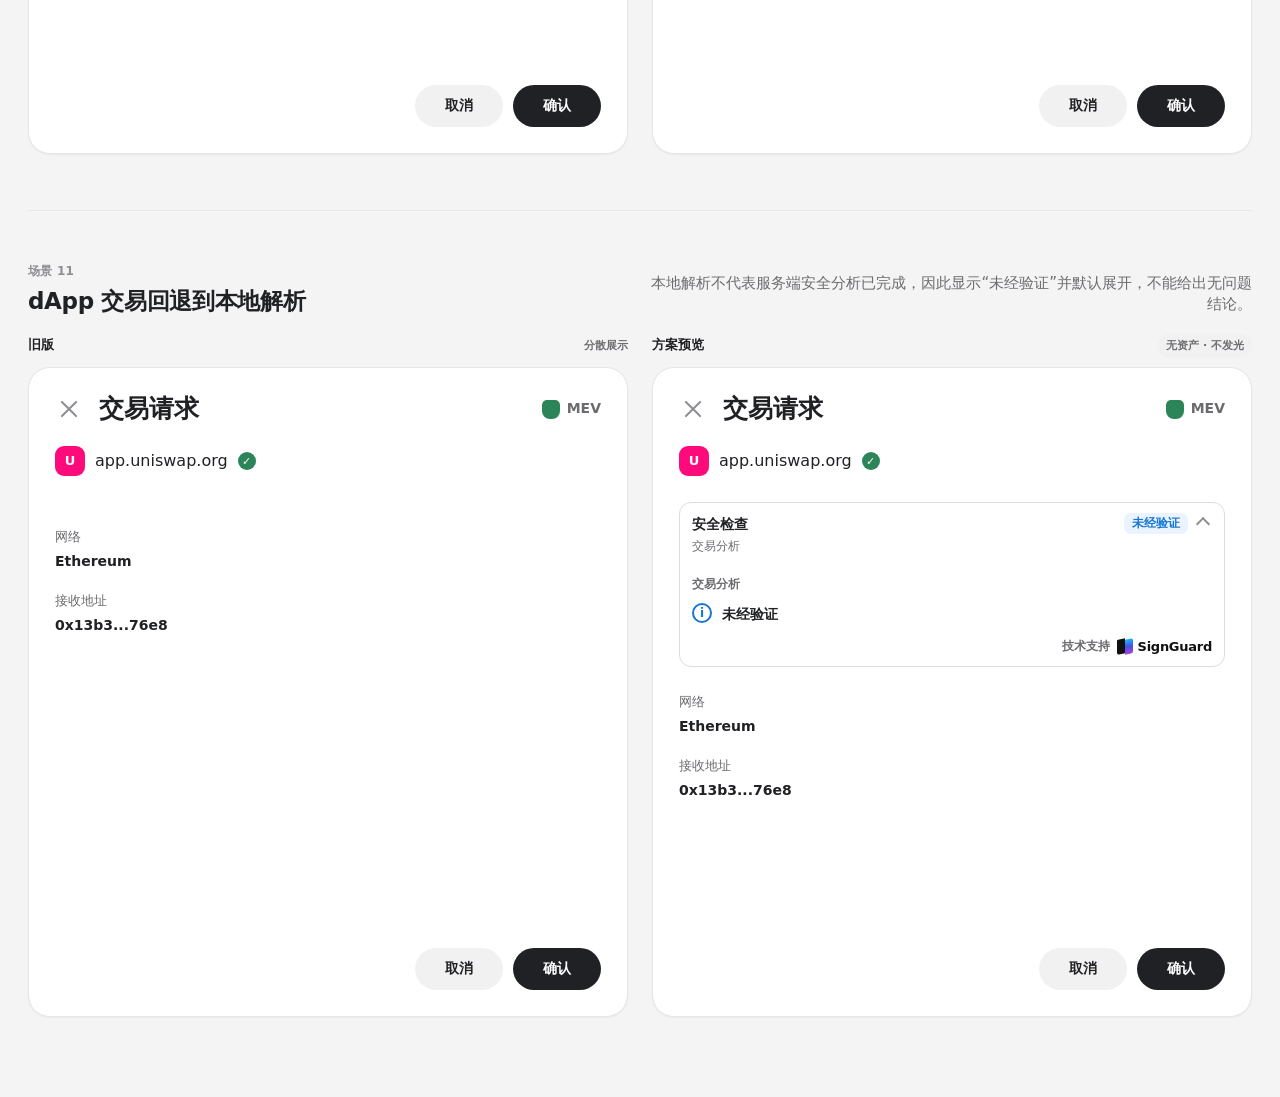
==== commit b72d2836: "feat: clarify security status source" ====
--- a/index.html
+++ b/index.html
@@ -200,11 +200,11 @@
             <p class="kicker">320 / 375pt 压力验证</p>
             <h2 id="header-stress-title">长语言与多档状态</h2>
           </div>
-          <span class="version-pill">常态单行 · 空间不足自适应两行</span>
+          <span class="version-pill">最高等级 + 来源域 · 不计数</span>
         </div>
         <p class="header-stress-intro">
-          风险态不再常驻展示检查范围，只保留标题、最高等级与其余 finding
-          数量。正常宽度使用单行；长语言或大字体空间不足时，摘要自适应落到第二行。
+          第一行只保留标题与最高等级；第二行说明该等级来自哪个检查域。成功态才展示完整检查范围，
+          长语言允许标题和来源自然换行，不截断 Badge 与 Chevron。
         </p>
         <div class="header-stress-grid">
           <article class="header-stress-case">
@@ -214,14 +214,18 @@
             <div class="header-stress-phone">
               <div class="security-card">
                 <button class="security-trigger" type="button">
-                  <strong class="security-trigger-title"
-                    >Security Checks</strong
+                  <span class="security-header-primary">
+                    <strong class="security-trigger-title"
+                      >Security Checks</strong
+                    >
+                    <span class="security-compact-summary">
+                      <span class="badge critical">Risk</span>
+                    </span>
+                    <span class="chevron" aria-hidden="true"></span>
+                  </span>
+                  <span class="security-status-source"
+                    >Transaction Analysis</span
                   >
-                  <span class="security-compact-summary">
-                    <span class="badge critical">Risk</span>
-                    <span class="security-summary-more">+2</span>
-                  </span>
-                  <span class="chevron" aria-hidden="true"></span>
                 </button>
               </div>
             </div>
@@ -234,14 +238,18 @@
             <div class="header-stress-phone narrow">
               <div class="security-card">
                 <button class="security-trigger" type="button">
-                  <strong class="security-trigger-title"
-                    >การตรวจสอบความปลอดภัย</strong
+                  <span class="security-header-primary">
+                    <strong class="security-trigger-title"
+                      >การตรวจสอบความปลอดภัย</strong
+                    >
+                    <span class="security-compact-summary">
+                      <span class="badge critical">ความเสี่ยง</span>
+                    </span>
+                    <span class="chevron" aria-hidden="true"></span>
+                  </span>
+                  <span class="security-status-source"
+                    >ความปลอดภัยของเว็บไซต์</span
                   >
-                  <span class="security-compact-summary">
-                    <span class="badge critical">ความเสี่ยง</span>
-                    <span class="security-summary-more">+2</span>
-                  </span>
-                  <span class="chevron" aria-hidden="true"></span>
                 </button>
               </div>
             </div>
@@ -254,14 +262,18 @@
             <div class="header-stress-phone">
               <div class="security-card">
                 <button class="security-trigger" type="button">
-                  <strong class="security-trigger-title"
-                    >Sicherheitsprüfungen</strong
+                  <span class="security-header-primary">
+                    <strong class="security-trigger-title"
+                      >Sicherheitsprüfungen</strong
+                    >
+                    <span class="security-compact-summary">
+                      <span class="badge warning">Warnung</span>
+                    </span>
+                    <span class="chevron" aria-hidden="true"></span>
+                  </span>
+                  <span class="security-status-source"
+                    >Transaktionsanalyse</span
                   >
-                  <span class="security-compact-summary">
-                    <span class="badge warning">Warnung</span>
-                    <span class="security-summary-more">+1</span>
-                  </span>
-                  <span class="chevron" aria-hidden="true"></span>
                 </button>
               </div>
             </div>
@@ -274,7 +286,7 @@
             <div class="header-stress-phone">
               <div class="security-card">
                 <div class="security-summary-row no-issue-row">
-                  <div class="security-success-header">
+                  <div class="security-header-primary no-chevron">
                     <h4>Comprobaciones de seguridad</h4>
                     <span class="security-compact-summary">
                       <span class="badge success"
@@ -282,9 +294,8 @@
                       >
                     </span>
                   </div>
-                  <p class="security-success-scope">
-                    Se completaron las comprobaciones del sitio y de la
-                    transacción.
+                  <p class="security-status-source">
+                    Seguridad del sitio · Análisis de transacción
                   </p>
                 </div>
               </div>
@@ -817,6 +828,7 @@
             .length,
           warning: findings.filter((item) => item.status === "warning").length,
           unknown: findings.filter((item) => item.status === "unknown").length,
+          info: findings.filter((item) => item.status === "info").length,
         };
         return [
           {
@@ -834,29 +846,47 @@
             badgeStatus: "info",
             label: "未经验证",
           },
+          {
+            count: counts.info,
+            badgeStatus: "info",
+            label: "信息",
+          },
         ].filter((item) => item.count > 0);
       }
 
-      function renderCompactSummary(summaryItems, findings) {
+      function renderHighestSummary(summaryItems) {
         if (!summaryItems.length) return "";
-        const [primaryItem, ...remainingItems] = summaryItems;
-        const remainingFindingCount = remainingItems.reduce(
-          (total, item) => total + item.count,
-          0,
+        const [primaryItem] = summaryItems;
+        return `
+          <span class="security-compact-summary">
+            <span class="badge ${primaryItem.badgeStatus}">${primaryItem.label}</span>
+          </span>
+        `;
+      }
+
+      function getHighestStatusSource(findings, kind) {
+        if (!findings.length) return "";
+        const highestStatus = findings.reduce(
+          (status, finding) =>
+            statusWeight[finding.status] > statusWeight[status]
+              ? finding.status
+              : status,
+          "info",
         );
-        const isSiteOnlyUnverified =
-          findings.length === 1 &&
-          findings[0].category === "site" &&
-          findings[0].status === "unknown";
-        const primaryLabel = isSiteOnlyUnverified
-          ? "站点未经验证"
-          : `${primaryItem.label}${primaryItem.count > 1 ? ` ×${primaryItem.count}` : ""}`;
-        return `
-          <span class="security-compact-summary">
-            <span class="badge ${primaryItem.badgeStatus}">${primaryLabel}</span>
-            ${remainingFindingCount ? `<span class="security-summary-more">+${remainingFindingCount}</span>` : ""}
-          </span>
-        `;
+        const labels = {
+          site: "站点安全",
+          operation: kind === "message" ? "签名分析" : "交易分析",
+        };
+        return categoryOrder
+          .filter((category) =>
+            findings.some(
+              (finding) =>
+                finding.category === category &&
+                finding.status === highestStatus,
+            ),
+          )
+          .map((category) => labels[category])
+          .join(" · ");
       }
 
       function getSummaryAccessibilityLabel(summaryItems) {
@@ -961,12 +991,6 @@
         `;
       }
 
-      function getCompletedChecksText(kind) {
-        return kind === "message"
-          ? "站点与签名检查已完成"
-          : "站点与交易检查已完成";
-      }
-
       function renderCurrentCard(scenario) {
         const { current, assets } = scenario;
         const findings = current.findings;
@@ -974,6 +998,10 @@
         const collapsedClass =
           findings.length && !expanded ? " is-collapsed" : "";
         const summaryItems = getSummaryItems(findings);
+        const statusSourceTitle = getHighestStatusSource(
+          findings,
+          scenario.kind,
+        );
         const bodyId = `${scenario.id}-security-body`;
         const hasAddressRisk = scenario.details.some(
           (detail) => detail.badge?.risk,
@@ -988,17 +1016,18 @@
         if (shouldShowNoIssue) {
           securitySection = `
             <div class="security-summary-row no-issue-row">
-              <div class="security-success-header">
+              <div class="security-header-primary no-chevron">
                 <h4>安全检查</h4>
                 <span class="security-compact-summary">
                   <span class="badge success">未发现问题</span>
                 </span>
               </div>
-              <p class="security-success-scope">${getCompletedChecksText(scenario.kind)}</p>
+              <p class="security-status-source">${current.coverage}</p>
             </div>
           `;
         } else if (findings.length) {
           const fullSummaryLabel = getSummaryAccessibilityLabel(summaryItems);
+          const highestStatusLabel = summaryItems[0]?.label ?? "";
           securitySection = `
             <button
               class="security-trigger"
@@ -1006,11 +1035,14 @@
               data-security-toggle
               aria-expanded="${expanded}"
               aria-controls="${bodyId}"
-              aria-label="安全检查，${current.coverage}${fullSummaryLabel ? `，${fullSummaryLabel}` : ""}"
+              aria-label="安全检查，${statusSourceTitle}，最高等级 ${highestStatusLabel}${fullSummaryLabel ? `，${fullSummaryLabel}` : ""}"
             >
-              <strong class="security-trigger-title">安全检查</strong>
-              ${renderCompactSummary(summaryItems, findings)}
-              <span class="chevron" aria-hidden="true"></span>
+              <span class="security-header-primary">
+                <strong class="security-trigger-title">安全检查</strong>
+                ${renderHighestSummary(summaryItems)}
+                <span class="chevron" aria-hidden="true"></span>
+              </span>
+              <span class="security-status-source">${statusSourceTitle}</span>
             </button>
             <div class="security-body" id="${bodyId}">
               ${renderFindingGroups(findings, scenario.kind)}
@@ -1074,32 +1106,6 @@
       document.querySelector("#scenarios").innerHTML = scenarios
         .map(renderScenario)
         .join("");
-
-      function updateAdaptiveSecurityHeaders() {
-        document.querySelectorAll(".security-trigger").forEach((trigger) => {
-          const title = trigger.querySelector(".security-trigger-title");
-          trigger.classList.remove("is-stacked");
-          trigger.classList.toggle(
-            "is-stacked",
-            title.scrollWidth > title.clientWidth,
-          );
-        });
-        document
-          .querySelectorAll(".security-success-header")
-          .forEach((header) => {
-            const title = header.querySelector("h4");
-            header.classList.remove("is-stacked");
-            header.classList.toggle(
-              "is-stacked",
-              title.scrollWidth > title.clientWidth,
-            );
-          });
-      }
-
-      requestAnimationFrame(updateAdaptiveSecurityHeaders);
-      window.addEventListener("resize", () => {
-        requestAnimationFrame(updateAdaptiveSecurityHeaders);
-      });
 
       document.querySelectorAll("[data-security-toggle]").forEach((button) => {
         button.addEventListener("click", () => {
--- a/security-check-card-confirmation-demo.css
+++ b/security-check-card-confirmation-demo.css
@@ -879,13 +879,10 @@
 
 .security-trigger {
   display: grid;
-  grid-template-columns: minmax(0, 1fr) auto auto;
-  align-items: center;
   width: 100%;
   min-height: 48px;
-  gap: 8px;
+  gap: 4px;
   padding: 10px 12px;
-  justify-content: flex-start;
   text-align: left;
   background: transparent;
   border: 0;
@@ -897,23 +894,28 @@
   background: var(--surface-subdued);
 }
 
-.security-success-header {
-  display: flex;
+.security-header-primary {
+  display: grid;
+  grid-template-columns: minmax(0, 1fr) auto auto;
   align-items: center;
-  justify-content: space-between;
-  flex-wrap: wrap;
   width: 100%;
   min-width: 0;
   gap: 8px;
 }
 
+.security-header-primary.no-chevron {
+  grid-template-columns: minmax(0, 1fr) auto;
+}
+
 .security-trigger-title,
-.security-success-header h4 {
+.security-header-primary h4 {
+  display: -webkit-box;
   min-width: 0;
   margin: 0;
   overflow: hidden;
-  text-overflow: ellipsis;
-  white-space: nowrap;
+  overflow-wrap: anywhere;
+  -webkit-box-orient: vertical;
+  -webkit-line-clamp: 2;
 }
 
 .asset-preview h4 {
@@ -921,7 +923,7 @@
 }
 
 .security-trigger-title,
-.security-success-header h4,
+.security-header-primary h4,
 .asset-preview h4 {
   color: var(--text);
   font-size: 14px;
@@ -929,42 +931,17 @@
   line-height: 1.3;
 }
 
-.security-success-header h4 {
-  flex: 1 1 96px;
-}
-
-.security-success-header.is-stacked h4 {
-  flex-basis: 100%;
-  min-width: 100%;
-}
-
-.security-success-scope {
+.security-status-source {
+  display: -webkit-box;
   margin: 0;
+  overflow: hidden;
   color: var(--text-subdued);
   font-size: 12px;
   font-weight: 400;
   line-height: 1.35;
-}
-
-.security-trigger.is-stacked {
-  grid-template-columns: minmax(0, 1fr) auto;
-  gap: 4px 8px;
-}
-
-.security-trigger.is-stacked .security-trigger-title {
-  grid-column: 1;
-  grid-row: 1;
-}
-
-.security-trigger.is-stacked .security-compact-summary {
-  grid-column: 1 / -1;
-  grid-row: 2;
-  justify-self: start;
-}
-
-.security-trigger.is-stacked .chevron {
-  grid-column: 2;
-  grid-row: 1;
+  overflow-wrap: anywhere;
+  -webkit-box-orient: vertical;
+  -webkit-line-clamp: 2;
 }
 
 .security-compact-summary {
@@ -973,15 +950,6 @@
   width: fit-content;
   flex: 0 0 auto;
   gap: 4px;
-}
-
-.security-summary-more {
-  flex: 0 0 auto;
-  color: var(--text-subdued);
-  font-size: 12px;
-  font-weight: 650;
-  line-height: 1.35;
-  white-space: nowrap;
 }
 
 .badge,
